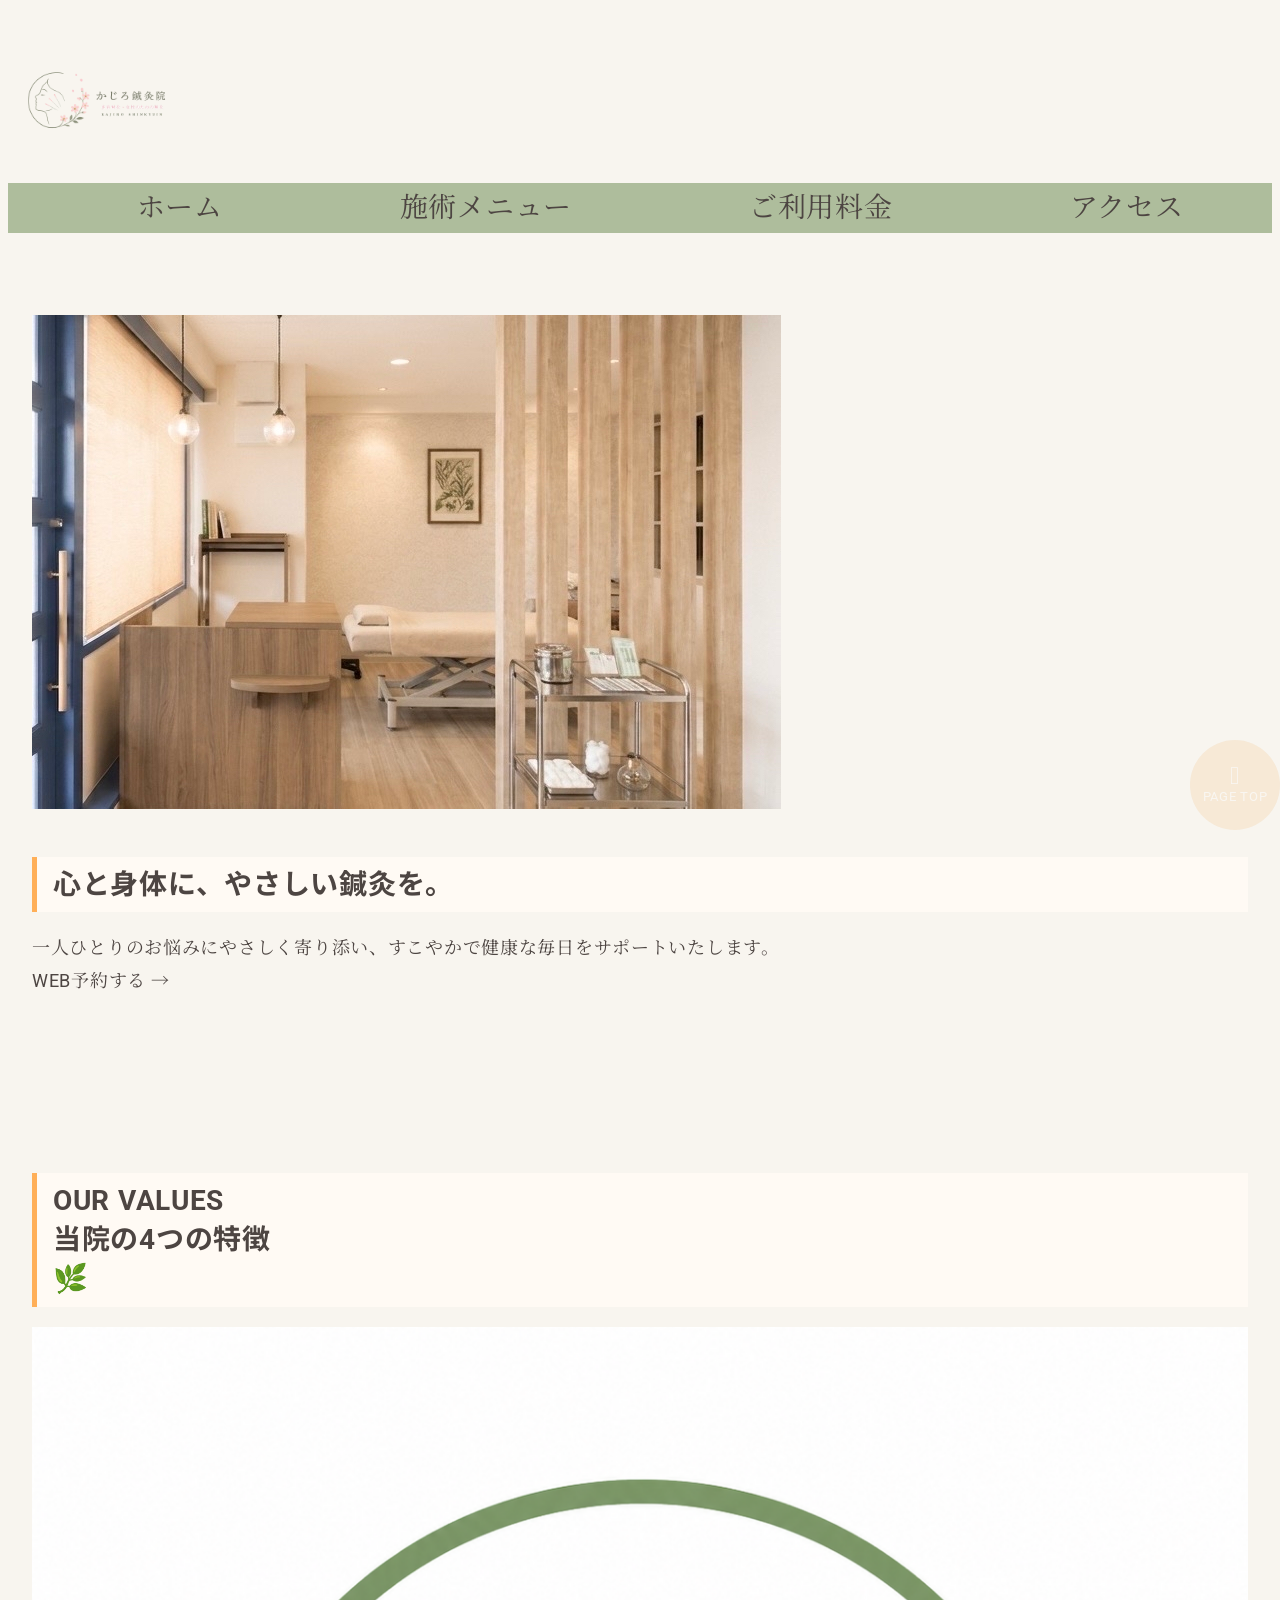
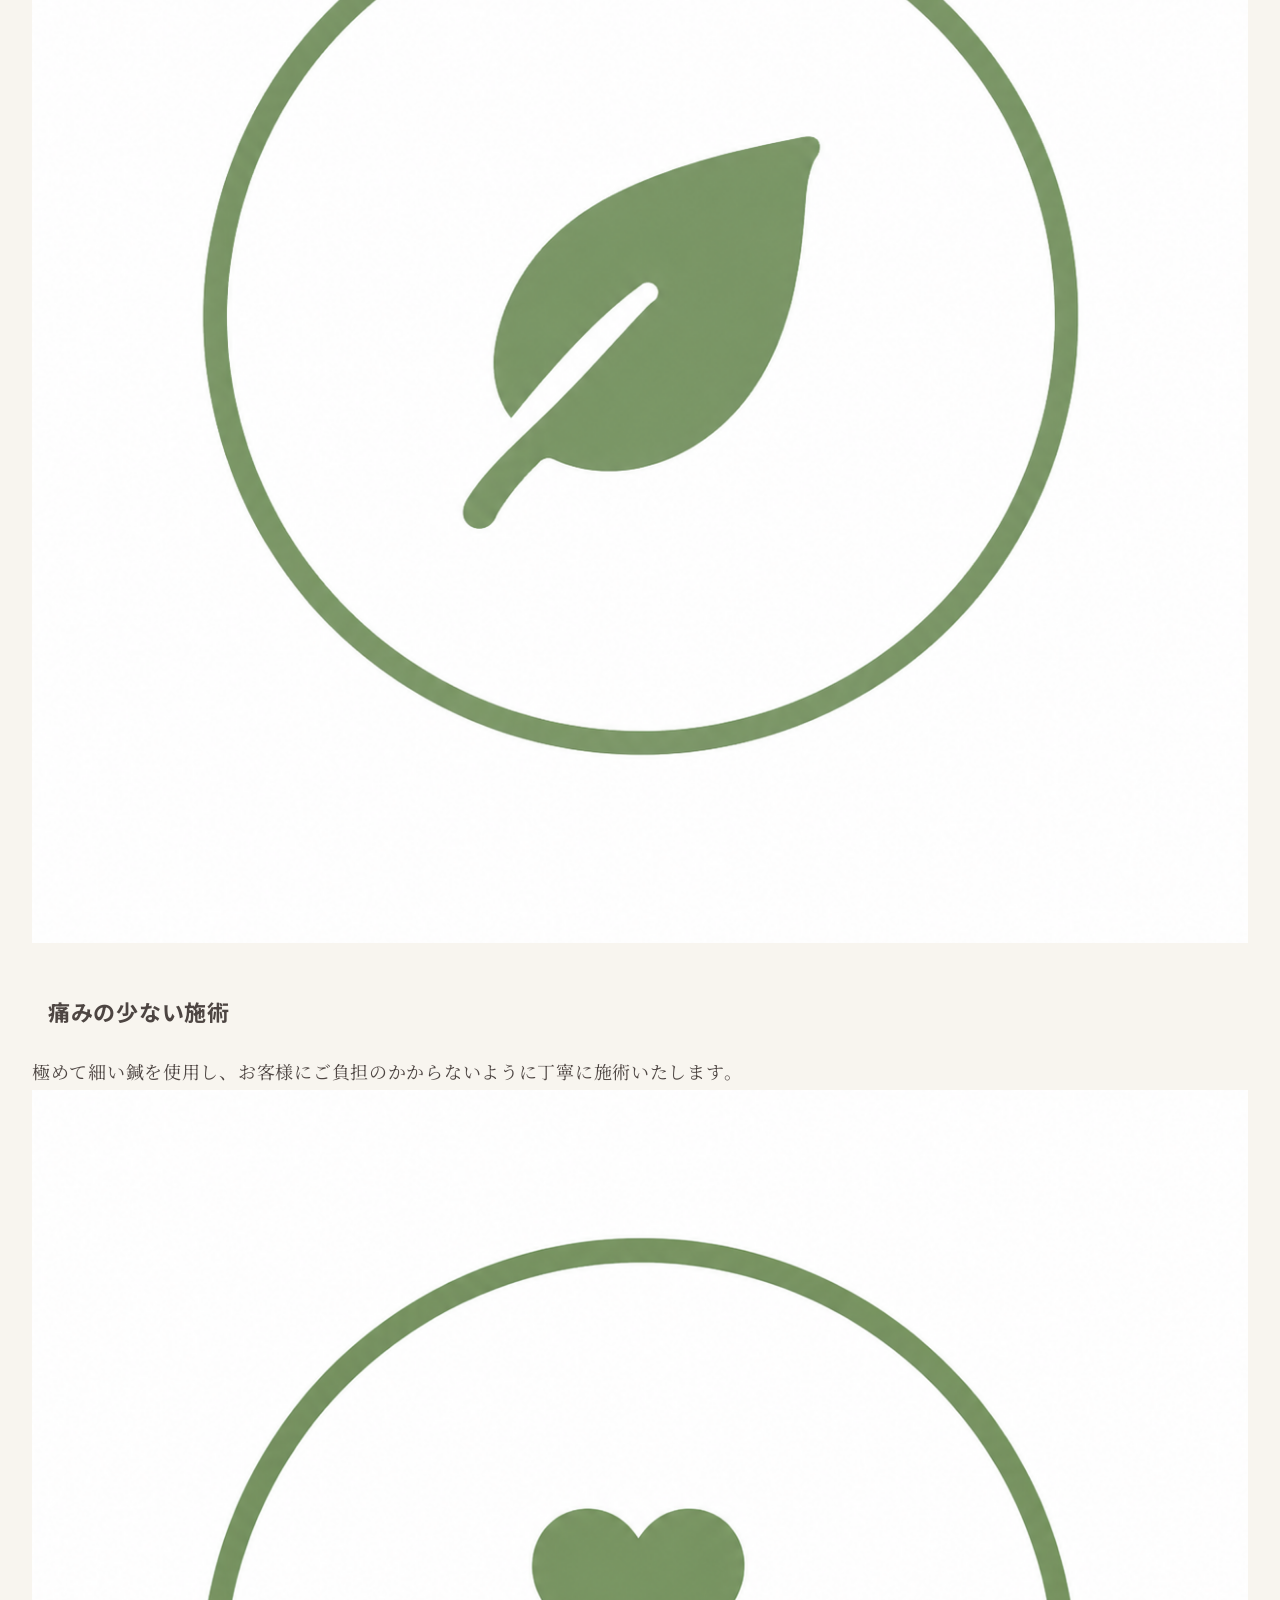
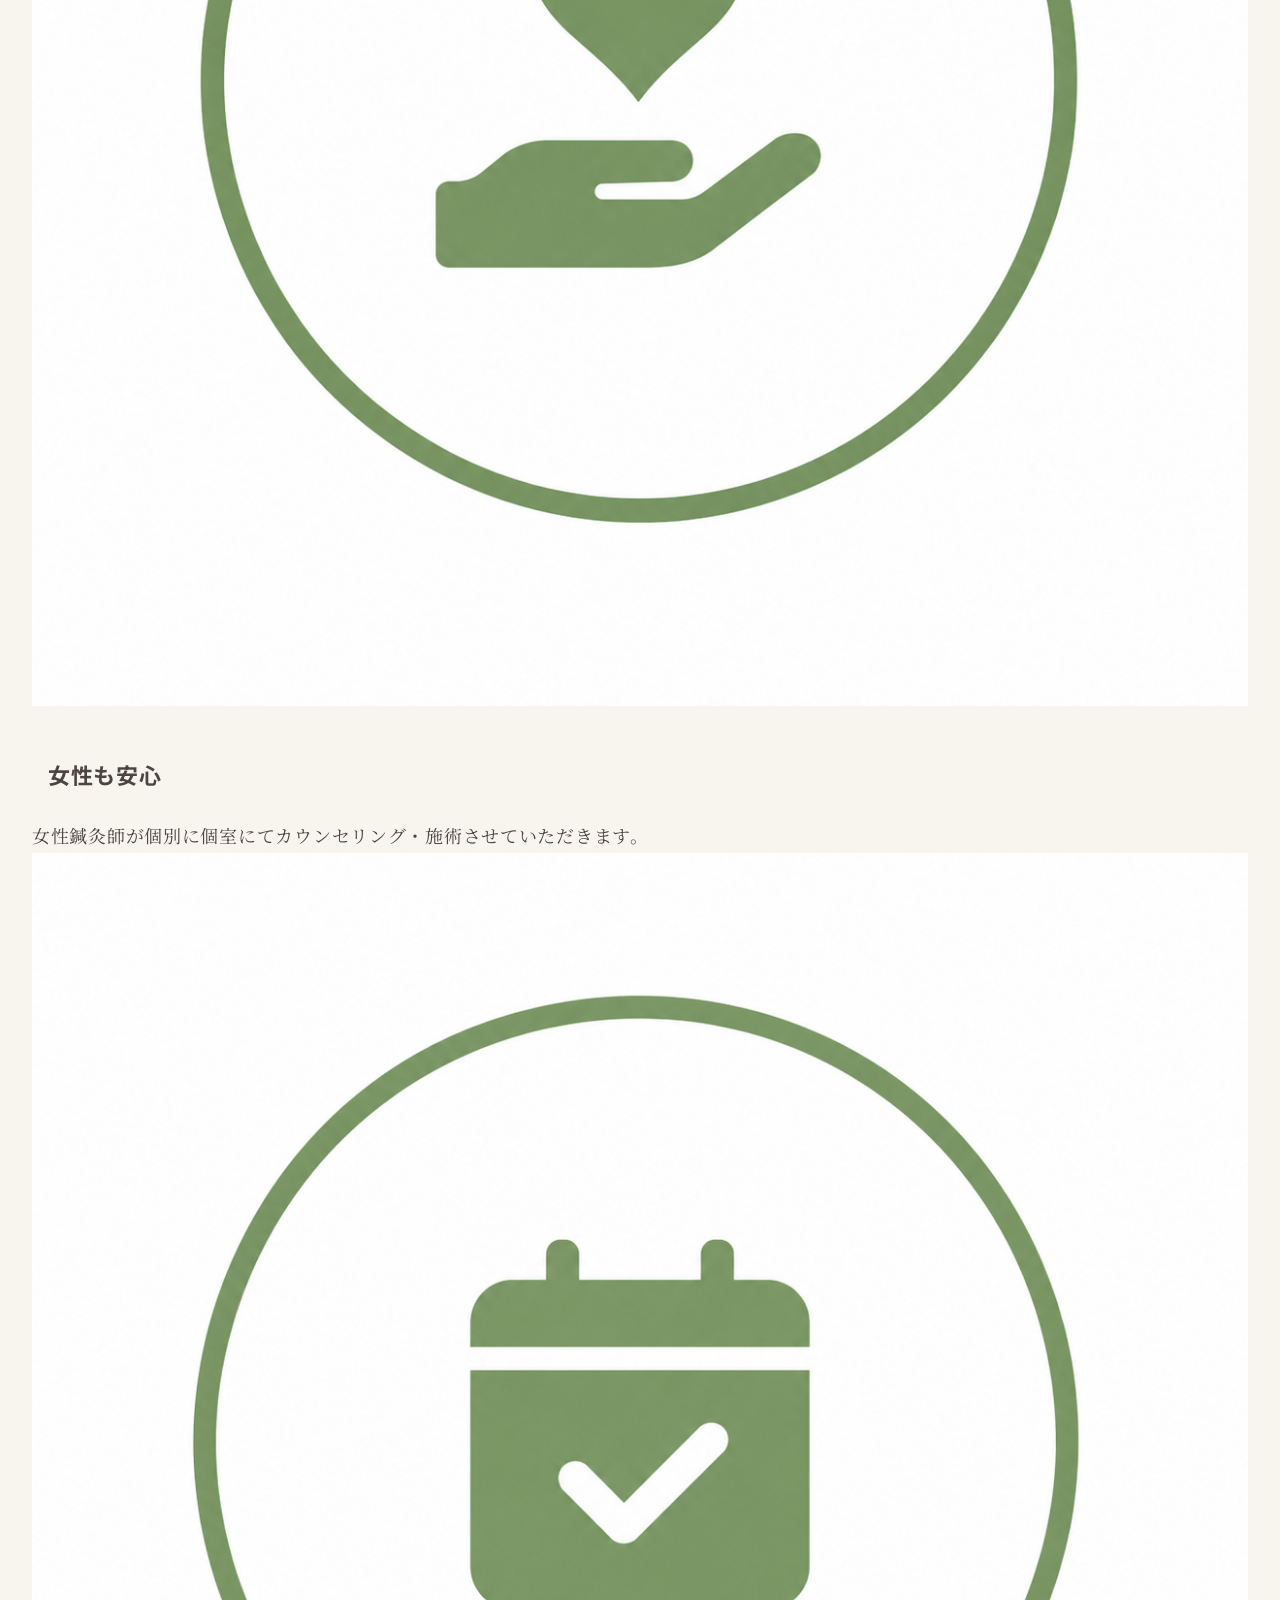
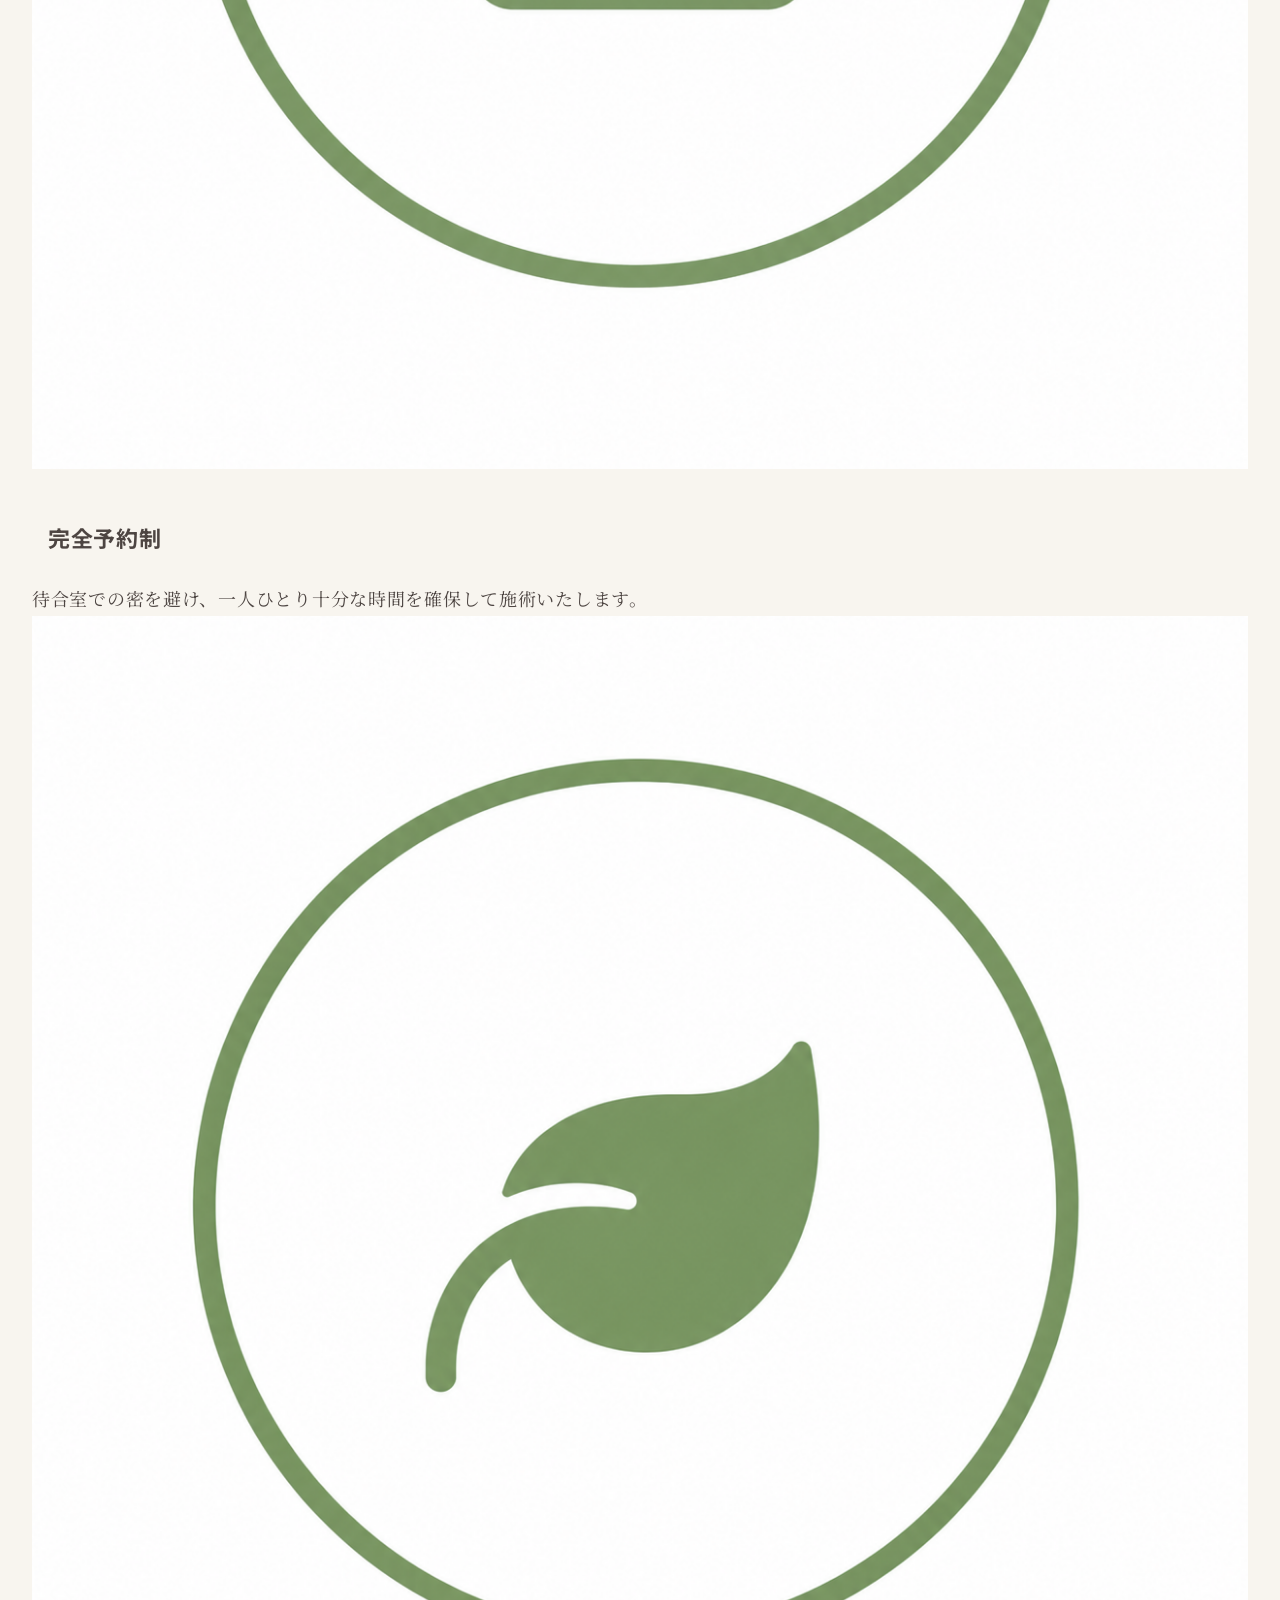
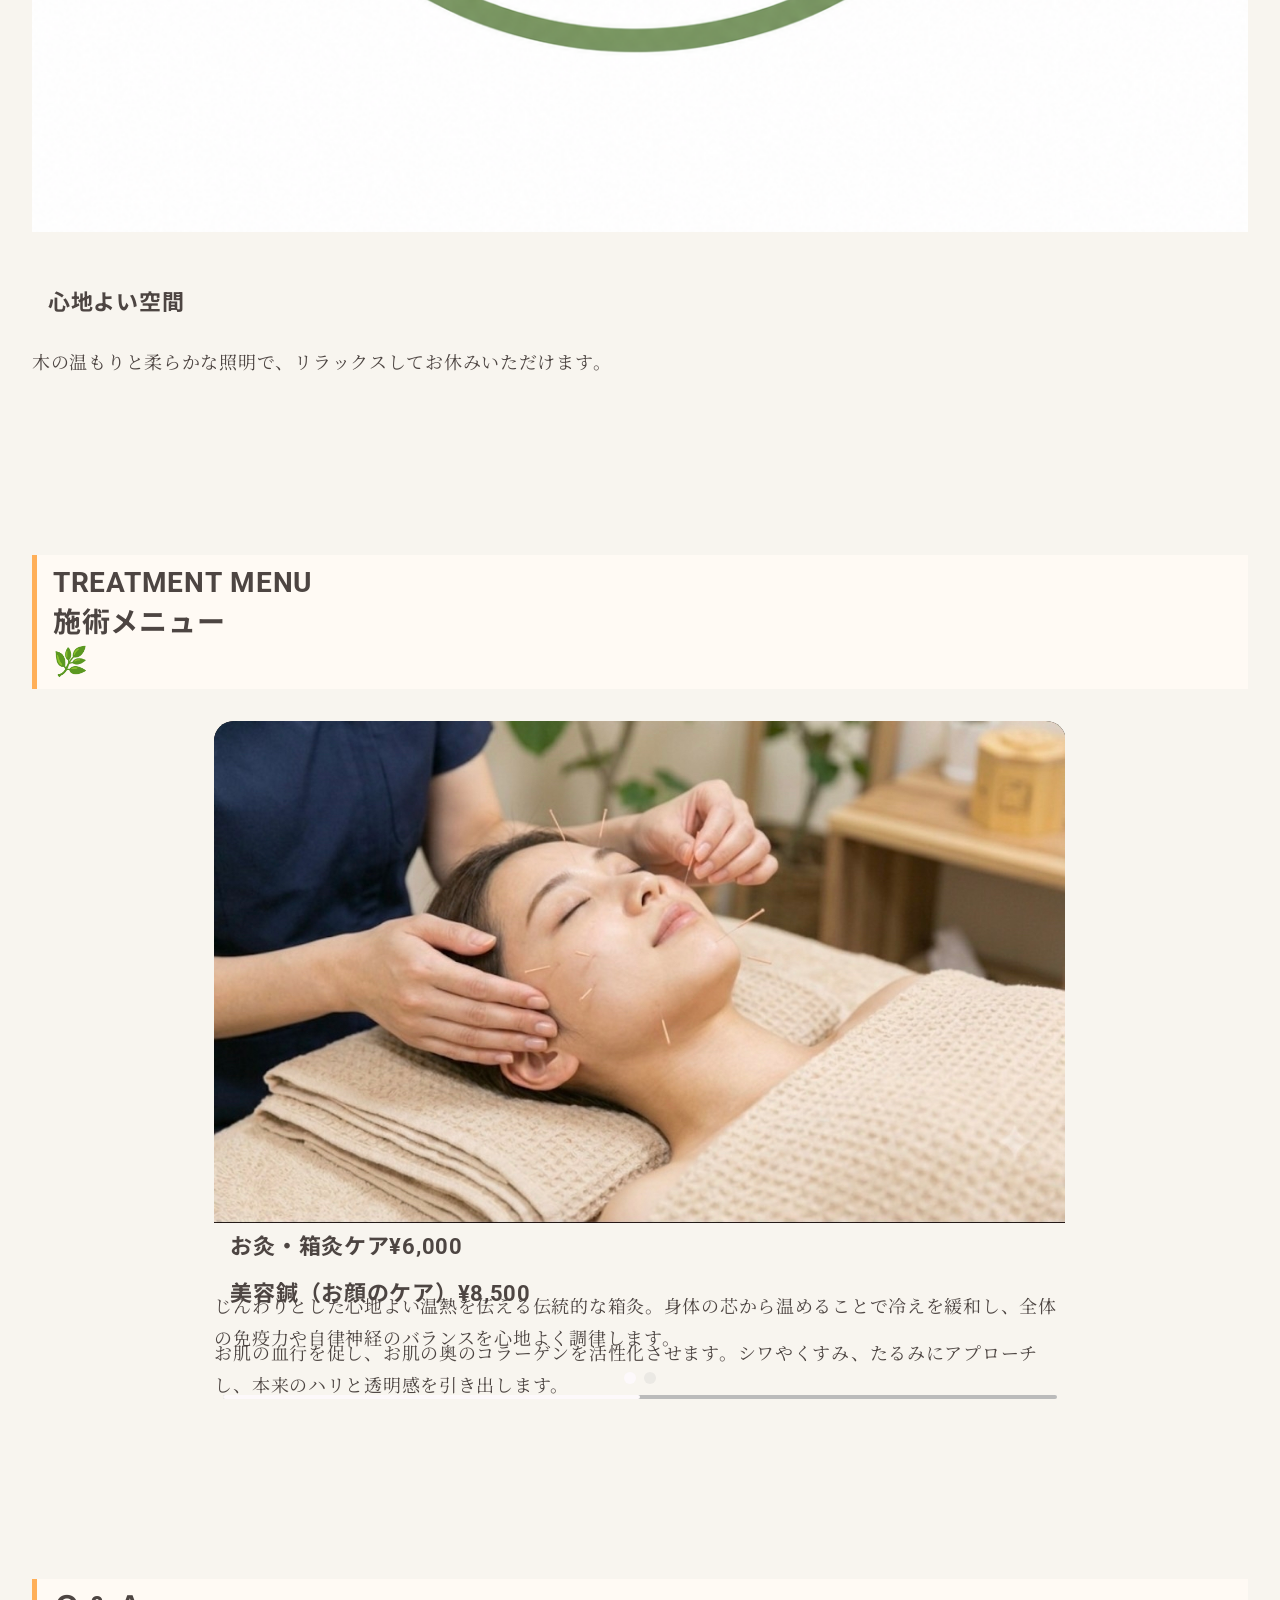
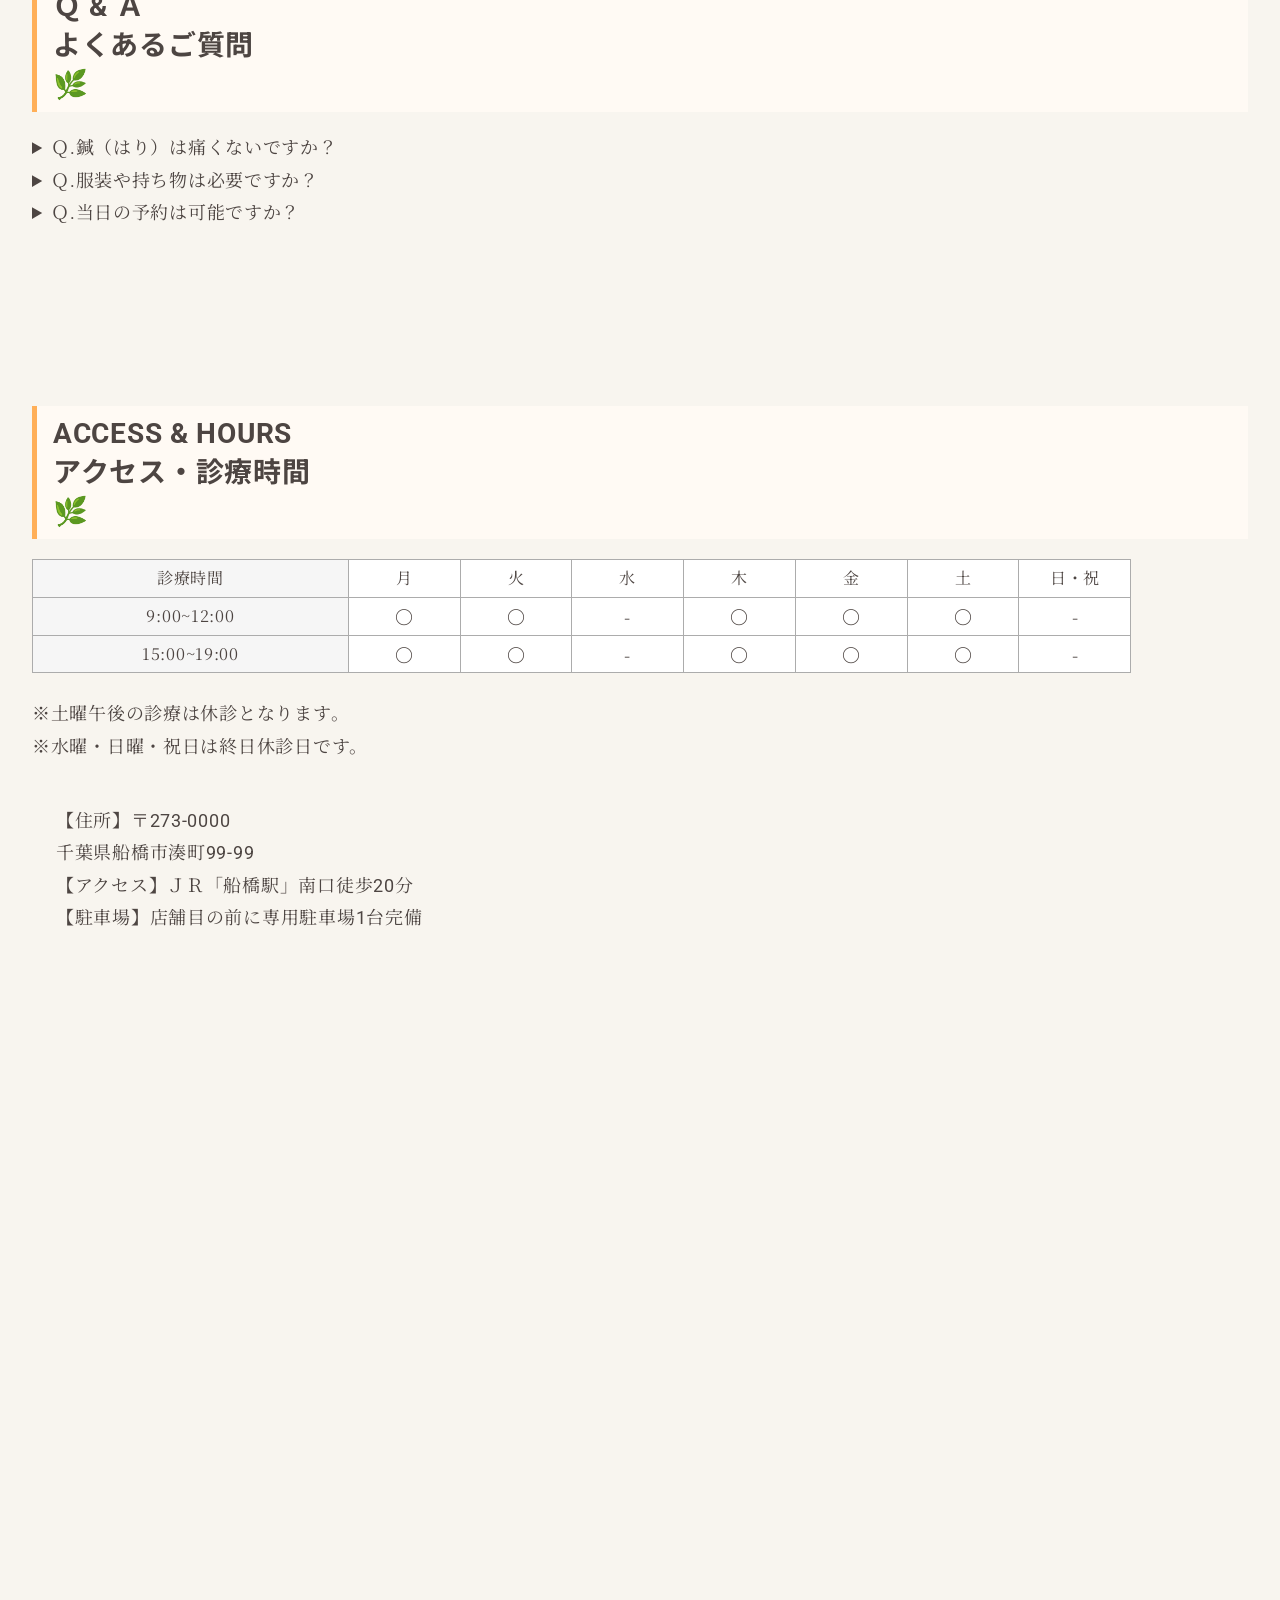
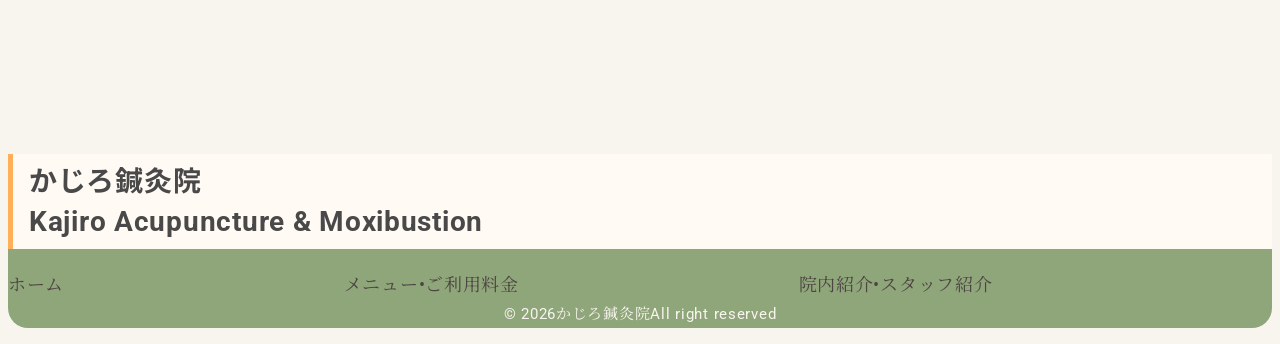
==== index.html @ 78d3400a "ロゴ追加 ハンバーガーメニュー変更前" ====
<!doctype html>
<html lang="ja">
    <head>
        <meta charset="UTF-8" />
        <!-- スマートフォンやタブレットなどのモバイル端末での表示を最適化するための設定 -->
        <meta name="viewport" content="width=device-width, initial-scale=1.0" />
        <!-- 文字化け防止 -->
        <meta name="description" content="千葉県船橋市にあるかじろ鍼灸院" />
        <!-- グーグルフォントNoto Serif Japanese   とNoto Sans JapaneseとRobotoの全3種類、   font-weight400;700のみ取り込み（軽量化） -->
        <link rel="preconnect" href="https://fonts.googleapis.com" />
        <link rel="preconnect" href="https://fonts.gstatic.com" crossorigin />
        <link
            href="https://fonts.googleapis.com/css2?family=Noto+Sans+JP:wght@400;700&family=Noto+Serif+JP:wght@400;700&family=Roboto:wght@400;700&display=swap"
            rel="stylesheet"
        />
        <link
            rel="stylesheet"
            href="https://fonts.googleapis.com/css2?family=Material+Symbols+Outlined:opsz,wght,FILL,GRAD@24,400,0,0&icon_names=contact_page,pet_supplies,pets"
        />
        <!-- Swiper 公式CSS　コピペして使う -->
        <link
            rel="stylesheet"
            href="https://cdn.jsdelivr.net/npm/swiper@10/swiper-bundle.min.css"
        />
        <!-- Swiper 公式JS　コピペして使う -->
        <script src="https://cdn.jsdelivr.net/npm/swiper@10/swiper-bundle.min.js"></script>
        <!-- リセットＣＳＳ -->
        <link rel="stylesheet" href="./css/reset.css" />
        <!-- ＣＳＳスタイルシート読み込み -->
        <link rel="stylesheet" href="./css/style.css" />
        <!-- ファビコン設置 -->
        <link rel="icon" href="./images/favicon.png" type="image/png"" type="image/png" />
        <!-- スクロールふわっとjQuery -->
        <script src="https://ajax.googleapis.com/ajax/libs/jquery/3.3.1/jquery.min.js"></script>

        <!-- タブに表示される -->
        <title>かじろ鍼灸院｜心と身体にやさしい鍼灸を。</title>
    </head>

    <body>
        <div class="wrapper" id="top">
            <header class="header">
                        <h1 class="logo">
                            <a href="#top"
                                ><img src="./images/h1.png" alt="かじろ鍼灸院">
                            </a>
                        </h1>
                <!-- ハンバーガーメニュー ここから -->
                <div class="menu">
                    <!-- ハンバーガーボタン -->
                    <!-- 読み上げ機能のため、aria-labelを設定 -->
                    <input
                        type="checkbox"
                        id="menu-toggle"
                        aria-label="メニューを開く/閉じる"
                        hidden
                    />
                    <label class="menu__icon" for="menu-toggle">
                        <span class="menu__line"></span>
                        <span class="menu__line"></span>
                        <span class="menu__line"></span>
                    </label>
                    <!-- グローバルナビゲーション -->
                    <nav class="header-nav" role="navigation" aria-label="メインメニュー">
                        <ul class="header-nav__list" role="list">
                            <li class="header-nav__item">
                                <a href="#top" class="header-nav__item__link">ホーム</a>
                            </li>
                            <li class="header-nav__item">
                                <a href="#Menu" class="header-nav__item__link">施術メニュー</a>
                            </li>
                            <li class="header-nav__item">
                                <a href="#Price" class="header-nav__item__link">ご利用料金</a>
                            </li>
                            <li class="header-nav__item">
                                <a href="#Access" class="header-nav__item__link">アクセス</a>
                            </li>
                        </ul>
                    </nav>
                </div>
                <!-- ハンバーガーメニューここまで -->
            </header>
            <main>
                <section class="main__image">
                    <div class="main__content"><img class="main__image" src="./images/top.webp" alt="店内の写真イメージ" /></div>

                    <h2 class="section-title">心と身体に、やさしい鍼灸を。</h2>
                    <p>
                        一人ひとりのお悩みにやさしく寄り添い、すこやかで健康な毎日をサポートいたします。
                    </p>
                    <a href="#" class="reserve-btn"> WEB予約する → </a>
                </section>
                <section class="Features" id="Features">
                    <h2 class="section-title">
                        OUR&nbsp;VALUES<br />当院の4つの特徴<br />&#x1F33F;
                    </h2>
                    <div>
                        <img src="./images/icon1.png" alt="優しい施術のアイコン">
                        <h3>痛みの少ない施術</h3>
                        <p>
                            極めて細い鍼を使用し、お客様にご負担のかからないように丁寧に施術いたします。
                        </p>
                    </div>
                    <div>
                        <img src="./images/icon2.png" alt="女性にも嬉しいアイコン">
                        <h3>女性も安心</h3>
                        <p>女性鍼灸師が個別に個室にてカウンセリング・施術させていただきます。</p>
                    </div>
                    <div>
                        <img src="./images/icon3.png" alt="プライベート空間のアイコン">
                        <h3>完全予約制</h3>
                        <p>待合室での密を避け、一人ひとり十分な時間を確保して施術いたします。</p>
                    </div>
                    <div>
                        <img src="./images/icon4.png" alt="リラックス空間のアイコン">
                        <h3>心地よい空間</h3>
                        <p>木の温もりと柔らかな照明で、リラックスしてお休みいただけます。</p>
                    </div>
                </section>
                <section class="Menu" id="Menu">
                    <h2 class="section-title">
                        TREATMENT&nbsp;MENU<br />施術メニュー<br />&#x1F33F;
                    </h2>
                    <div class="container">
                        <div class="swiper">
                            <div class="swiper-wrapper">
                                <div class="swiper-slide">
                                    <img
                                        class="menu__img"
                                        src="./images/menu1.webp"
                                        alt="美容鍼施術の様子"
                                    />
                                    <h3>美容鍼（お顔のケア）&#x00A5;8,500</h3>
                                    <p>
                                        お肌の血行を促し、お肌の奥のコラーゲンを活性化させます。シワやくすみ、たるみにアプローチし、本来のハリと透明感を引き出します。
                                    </p>
                                </div>
                                <div class="swiper-slide">
                                    <img
                                        class="menu__img"
                                        src="./images/menu2.webp"
                                        alt="お灸の様子"
                                    />
                                    <h3>お灸・箱灸ケア&#x00A5;6,000</h3>
                                    <p>
                                        じんわりとした心地よい温熱を伝える伝統的な箱灸。身体の芯から温めることで冷えを緩和し、全体の免疫力や自律神経のバランスを心地よく調律します。
                                    </p>
                                </div>
                            </div>
                            <!-- ページネーションとスクロールバーを追加 -->
                            <div class="swiper-pagination"></div>
                            <div class="swiper-scrollbar"></div>
                        </div>
                    </div>
                </section>
                <section class="question" id="question">
                    <h2 class="section-title">
                        Ｑ&nbsp;&amp;&nbsp;Ａ<br />よくあるご質問<br />&#x1F33F;
                    </h2>
                    <details>
                        <summary>Ｑ.鍼（はり）は痛くないですか？</summary>
                        Ａ．当院で使用する鍼は、髪の毛ほどの極めて細い使い捨て（ディスポーザブル）の鍼です。刺激の感じ方には個人差がありますが、チクッとする痛みはほとんどなく、心地よさに眠ってしまう方も多くいらっしゃいます
                    </details>
                    <details>
                        <summary>Ｑ.服装や持ち物は必要ですか？</summary>
                        Ａ．お着替え用のガウン、または施術を受けやすい専用の衣服をご用意しております。特に持ち物などはございませんので、普段着でお気軽にお越しいただけます。
                    </details>

                    <details>
                        <summary>Ｑ.当日の予約は可能ですか？</summary>
                        Ａ．はい、空きがある場合は当日のご案内も可能ですが、完全予約制となっておりますので、ご来院いただく前に必ずお電話・ＬＩＮＥ・ＷＥＢ予約サイトより空き状況のご確認とご予約をお願いいたします。
                    </details>
                </section>
                <section class="access" id="access">
                    <h2 class="section-title">
                        ACCESS&nbsp;&amp;&nbsp;HOURS<br />アクセス・診療時間<br />&#x1F33F;
                    </h2>
                    <div class="open_time_table">
                        <div class="open_time">
                            <div class="time">診療時間</div>
                            <div class="box day">月</div>
                            <div class="box day">火</div>
                            <div class="box day">水</div>
                            <div class="box day">木</div>
                            <div class="box day">金</div>
                            <div class="box day">土</div>
                            <div class="box day">日・祝</div>
                        </div>
                        <div class="open_time">
                            <div class="time">9:00~12:00</div>
                            <div class="box">〇</div>
                            <div class="box">〇</div>
                            <div class="box">-</div>
                            <div class="box">〇</div>
                            <div class="box">〇</div>
                            <div class="box">〇</div>
                            <div class="box">-</div>
                        </div>
                        <div class="open_time open_time_last">
                            <div class="time">15:00~19:00</div>
                            <div class="box">〇</div>
                            <div class="box">〇</div>
                            <div class="box">-</div>
                            <div class="box">〇</div>
                            <div class="box">〇</div>
                            <div class="box">〇</div>
                            <div class="box">-</div>
                        </div>
                    </div>
                    <p>
                        ※土曜午後の診療は休診となります。<br />※水曜・日曜・祝日は終日休診日です。
                    </p>

                    <p class="Recommend__text">
                        【住所】&#12306;273-0000<br />
                        千葉県船橋市湊町99-99<br />
                        【アクセス】ＪＲ「船橋駅」南口徒歩20分<br />
                        【駐車場】店舗目の前に専用駐車場1台完備
                    </p>
                    <div class="googlemap">
                        <iframe
                            src="https://www.google.com/maps/embed?pb=!1m18!1m12!1m3!1d2917.8445289780034!2d141.389998276186!3d43.00260817114059!2m3!1f0!2f0!3f0!3m2!1i1024!2i768!4f13.1!3m3!1m2!1s0x5f0b2b8c71cfd993%3A0x42b8d37a3236ef55!2ssofacoffee%20wool!5e0!3m2!1sja!2sjp!4v1783060771562!5m2!1sja!2sjp"
                            width="600"
                            height="450"
                            style="border: 0"
                            allowfullscreen=""
                            loading="lazy"
                            referrerpolicy="strict-origin-when-cross-origin"
                        >
                        </iframe>
                    </div>
                </section>
            </main>
            <footer class="footer">
                <h2>かじろ鍼灸院<br />Kajiro&nbsp;Acupuncture&nbsp;&&nbsp;Moxibustion</h2>
                <nav class="footer-nav">
                    <ul class="footer-nav__list" role="list">
                        <li class="footer-nav__item">
                            <a href="#top" class="footer-nav__item__link">ホーム</a>
                        </li>
                        <li class="footer-nav__item">
                            <a href="#Menu" class="footer-nav__item__link"
                                >メニュー&bull;ご利用料金</a
                            >
                        </li>
                        <li class="footer-nav__item">
                            <a href="#Access" class="footer-nav__item__link"
                                >院内紹介&bull;スタッフ紹介</a
                            >
                        </li>
                    </ul>
                </nav>
                <small class="footer__copyright">&copy; 2026かじろ鍼灸院All right reserved</small>
            </footer>
            <div id="page_top"><a href="#"></a></div>
        </div>
        <!-- java scriptは閉じbodyの直上に記入すること -->
        <script src="js/tooltip.js"></script>
        <!-- ジャバスクリプトのオプションについて外部JSファイルに記述 -->
        <script src="./js/swiper.js"></script>
        <script src="./js/scrole.js"></script>
    </body>
</html>
---- css/style.css ----
@charset "UTF-8";

:root {
    /* 本文を明朝体に */
    --font-body: "Roboto", "Noto Serif JP", serif;
    /* タイトルをゴシック体に */
    --font-heading: "Roboto", "Noto Sans JP", sans-serif;

    /* 色設定 */
    --base-color: #f8f5ef;
    --surface-color: #ffffff;
    --main-color: #8fa67a;
    --main-dark: #7b9468;
    --accent-color: #a9be8f;
    --border-color: #e6e0d7;

    /* Textの色設定 */
    --text-color: #4d4542;
    --text-light: #7b726c;
}

/* 全体コンテナ設定 */
.wrapper {
    margin: 1rem;

    @media screen and (width >=768px) {
        /* marginで4か所の余白設定、margin-inlineで左右余白の設定、margin-blockで上下余白の設定が可能 */
        margin-inline: 1.5rem;
    }

    @media screen and (width >=1024px) {
        margin-inline: 2.5rem;
    }

    @media screen and (width >=1280px) {
        /* 1280px以上広がらない設定 */
        max-width: 1280px;
        /* margin-inlineをautoにすることで中央ぞろえ */
        margin-inline: auto;
    }
}

/* 文字設定 */
body {
    font-family: var(--font-body);
    font-weight: 400;
    color: var(--text-color);
    background-color: var(--base-color);
    font-size: 14px;
    line-height: 1.8;
    letter-spacing: 0.04em;

    @media screen and (width>=768px) {
        font-size: 16px;
    }

    @media screen and (width>=1024px) {
        font-size: 18px;
    }
}

.section-title {
    color: var(--text-color);
}

.button {
    background: var(--main-color);
    color: #fff;
}

.button:hover {
    background: var(--main-dark);
}

.card {
    background: var(--surface-color);
    border: 1px solid var(--border-color);
}

/* 共通設定 */
img {
    max-width: 100%;
    display: block;
}

a {
    color: var(--text-color);
    text-decoration: none;
    transition: 0.8s;
}
ul {
    list-style: none;
}
section {
    padding: 4rem 1.5rem;
}

/* 見出し（座布団）共通設定 */
:where(h1, h2, h3) {
    font-family: var(--font-heading);
    font-weight: 700;
    /* 文字周りの余白 */
    padding: 0.5rem;
    /* 左右にさらに1remパディング */
    padding-inline: 1rem;
}

/* 大見出し設定 */
h1 {
    font-size: 1.75rem;
    /* 28px */
    line-height: 1.2;
    margin-bottom: 0.75rem;

    @media screen and (width >=768px) {
        font-size: 2rem;
        /* 32px */
        margin-top: 2.5rem;
        margin-bottom: 1rem;
    }

    @media screen and (width>=1024px) {
        font-size: 2.25rem;
        /*36px*/
        margin-top: 3rem;
        margin-bottom: 1.25rem;
    }
}

/* 中見出し設定 */
h2 {
    font-size: 1.375rem;
    /* 22px */
    line-height: 1.4;
    margin-top: 2rem;
    margin-bottom: 0.75rem;
    /* 文字色 */
    color: #494949;
    /* 背景色 */
    background-color: #fffaf4;
    /* 左線（実線　太さ　色） */
    border-left: solid 5px #ffaf58;

    @media screen and (width >=768px) {
        font-size: 1.5rem;
        /* 24px */
        margin-top: 2.5rem;
        margin-bottom: 1rem;
    }

    @media screen and (width>=1024px) {
        font-size: 1.75rem;
        /*28px*/
        margin-top: 3rem;
        margin-bottom: 1.25rem;
    }
}

/* 小見出し設定 */
h3 {
    font-size: 1rem;
    /* 16px */
    line-height: 1.4;
    margin-top: 2rem;
    margin-bottom: 0.75rem;

    @media screen and (width >=768px) {
        font-size: 1.25rem;
        /* 20px */
        margin-top: 2.5rem;
        margin-bottom: 1rem;
    }

    @media screen and (width>=1024px) {
        font-size: 1.375rem;
        /*22px*/
        margin-top: 3rem;
        margin-bottom: 1.25rem;
    }
}

/* ヘッダー設定 */
.header {
    /* ハンバーガーメニューアイコン設定 */
    .menu__icon {
        width: 40px;
        height: 30px;
        position: fixed;
        /*　右上に固定 */
        top: 20px;
        right: 20px;
        cursor: pointer;
        z-index: 100;
        display: block;

        @media screen and (width >=768px) {
            display: none;
            /*　表示を消す */
        }
    }

    /* ハンバーガーメニューのライン線について */
    .menu__line {
        display: block;
        height: 4px;
        margin: 6px 0;
        background: #333;
        border-radius: 2px;
        transition: 0.4s;
    }

    /* 表示されるメニュー */
    .header-nav {
        position: fixed;
        top: 0;
        left: -100%;
        /* ← 初期位置を左へ */
        width: 100%;
        height: 100%;
        background: color-mix(in srgb, var(--main-color) 70%, transparent);
        box-shadow: 2px 0 8px rgba(0, 0, 0, 0.2);
        transition: left 0.6s ease;
        z-index: 10;

        @media screen and (width >=768px) {
            box-shadow: none;
            /*　影無 */
            position: static;

            /*　通常位置に表示 */
            .header-nav__list {
                display: flex;
                text-align: center;
            }
        }
    }

    /* h1見出し設定 */
    .logo {
        display: block;
        width: 180px;
    }
}

/* ナビげーションアイテム設定 */
.header-nav__item {
    @media screen and (width>=768px) {
        /* 横いっぱいに広がる */
        flex: 1 1 auto;
    }
}

/* ナビゲーションの各種リストを中央揃え */
.header-nav__item__link {
    font-size: 1.2rem;
    /* ホバーアニメーション */
    transition: color 0.3s;

    &:hover {
        color: #eef2f7;
    }

    @media screen and (width >=768px) {
        font-size: 1.75rem;
    }
}

/* ナビのアコーディオンの中の設定 */
.accordion__item {
    font-size: 1rem;
    margin: 0 auto;

    /* ホバーアニメーション */
    transition: color 0.3s;

    a:hover {
        color: #eef2f7;
    }

    @media screen and (width >=768px) {
        font-size: 1.5rem;
    }
}

/* ボタンを押したときの各種設定 */

/* アイコンの変形 */
#menu-toggle:checked + .menu__icon .menu__line:nth-child(1) {
    transform: translateY(10px) rotate(45deg);
    /*　45度回転 */
}

#menu-toggle:checked + .menu__icon .menu__line:nth-child(2) {
    opacity: 0;
    /*　透明にする */
}

#menu-toggle:checked + .menu__icon .menu__line:nth-child(3) {
    transform: translateY(-10px) rotate(-45deg);
    /*　―45度回転 */
}

/* ハンバーガーメニュークリック後のメニューの出現について */
#menu-toggle:checked ~ .header-nav {
    /* leftを0で通常位置へ移動。50％で半分表示される
  ～というのは離れた兄弟要素を指定するときに利用する */
    left: 0;
}

/* Safari 18.4未満対応 */
&::-webkit-details-marker {
    display: none;
}

/* アコーディオンアイコン*/
.accordion__summary {
    list-style: none;
    /* ▶を非表示 */
    cursor: pointer;
}

/* ヘッダーのツールチップ設定 */
.header__tooltip {
    position: absolute;
    width: max-content;
    inset: auto;
    font-size: 0.8rem;
    text-align: center;
    color: white;
    background-color: #20d84e;
    padding: 0.5rem;
    border-radius: 10px;
    top: anchor(bottom);
    justify-self: anchor-center;
    /* 左右中央揃え */
}

/* ツールチップに使うアンカーの設定 */
[popovertarget="nav-About"] {
    anchor-name: --nav-About;
}

[popovertarget="nav-MyPets"] {
    anchor-name: --nav-MyPets;
}

[popovertarget="nav-Contact"] {
    anchor-name: --nav-Contact;
}

/* ツールチップとアンカーの紐づけ */
#nav-About {
    position-anchor: --nav-About;
}

#nav-MyPets {
    position-anchor: --nav-MyPets;
}

#nav-Contact {
    position-anchor: --nav-Contact;
}

/* メインページ設定 */

.main__text {
    text-align: center;
}

/* カルーセルコンテナ（トップページの写真）設定 */
.container {
    margin-top: 2rem;
    margin-inline: auto;
    width: 80%;
    height: 80%;
    border-radius: 20px;

    /* タブレット以上 */
    @media screen and (width>=768px) {
        width: 70%;
        height: 70%;
        object-fit: cover;
    }
}

/* スライダー全体の設定 */
.swiper {
    width: 100%;
    height: 100%;
    border-radius: 20px;
}

/* 各スライドの設定 */
.swiper-slide {
    object-fit: cover;
}

/* ページネーションのサイズと色 */
.swiper-pagination-bullet {
    background-color: #bbb;
    height: 12px;
    width: 12px;
}

/* ページネーションがアクティブな時の色 */
.swiper-pagination-bullet-active {
    background-color: #fdf9fb;
}

/* スクロールバー */
.swiper-scrollbar {
    background-color: #bbb;
}

.swiper-scrollbar-drag {
    background-color: #fdf9fb;
}

.About__item {
    margin-bottom: 2rem;
}

.About__item dt {
    margin: 0;
    float: left;
    clear: left;
}

.About__item dd {
    padding: 0 0 0 80px;
}

.About__title__image {
    width: 50%;
    max-width: 300px;
    margin: auto;
}

.About__box {
    /* タブレット以上 */
    @media screen and (width>=768px) {
        display: flex;
    }
}

.MyPets__table {
    margin: auto;
    border: solid 1px #778ca3;
    border-collapse: collapse;
    font-size: 0.75rem;

    @media screen and (width>=768px) {
        font-size: 1rem;
    }
}

.MyPets__table__thead th {
    border: solid 1px #778ca3;
    border-collapse: collapse;
    padding: 8px;
    /* 一行でも両端揃え */
    text-align-last: justify;
}

.MyPets__table__tbody td {
    border: solid 1px #778ca3;
    border-collapse: collapse;
    padding: 4px;
    text-align: center;
}

.MyPets__table__tbody tr:nth-child(2n) {
    background: #f2d4ea;
}

.MyPets__table__tbody tr:nth-child(2n + 1) {
    background: #d9e4e9;
}

.MyPets__table__thead tr {
    background: #dccee4;
}

.MyPets__table__caption {
    margin-bottom: 0.25rem;
    font-size: 1.5rem;
    font-weight: 800;
    color: var(--accent-color);
}

.MyPets__box {
    /* タブレット以上 */
    @media screen and (width>=768px) {
        display: flex;
    }
}

.MyPets__item {
    display: block;
    margin: 1.5rem auto;

    @media screen and (width>=768px) {
        flex: 1 1 auto;
        width: 30%;
        padding: 1rem;
    }
}

.MyPets-bongo__box {
    /* タブレット以上 */
    @media screen and (width>=768px) {
        display: grid;
        grid-template-columns: 1fr 1fr;
        grid-template-rows: 1fr 1fr;
    }
}

.MyPets-bongo__item {
    display: block;
    margin: 1rem auto;
    padding-bottom: 2rem;
    width: 80%;
}

.MyPets-bongo__title__image1 {
    @media screen and (width>=768px) {
        grid-column: 1/2;
        grid-row: 1/3;
    }
}

.MyPets-bongo__title__image2 {
    @media screen and (width>=768px) {
        grid-column: 2/3;
        grid-row: 1/2;
    }
}

.MyPets-bongo__title__image3 {
    @media screen and (width>=768px) {
        grid-column: 2/3;
        grid-row: 2/3;
    }
}

.MyPets__title__textbox {
    margin: 0 auto;
}

.MyPets__title__textbox td {
    border-bottom: solid 3px #8ec6ff;
    border-collapse: collapse;
    padding: 1px;
    text-align: center;
}

.Contact__link {
    padding: 0.5rem;
    margin: 0.5rem 0;
}

/* フッター設定 */
.footer {
    background-color: var(--main-color);
    border-radius: 20px;
    color: var(--base-color);
}

.footer-nav__list {
    display: flex;
    padding: 0;
    margin: 0;
}

.footer-nav__item {
    flex: 1 1 auto;
}

.footer-nav__item__link {
    text-align: center;
}

.footer__copyright {
    /* smallタグはインライン要素 */
    display: block;
    text-align: center;
}

/* Recommendページについて */
.Recommend__text {
    padding: 1.5rem;
}

/* 画像ギャラリー設定 */
.gallery {
    margin: 1.5rem 0;

    /* タブレット以上 */
    @media screen and (width>=768px) {
        display: grid;
        grid-template-columns: 1fr 1fr;
        grid-template-rows: 1fr 1fr;
        gap: 1rem;
    }
}

.gallery__image {
    /* 画像をきれいに表示するｃｓｓ */
    width: 100%;
    object-fit: cover;
    aspect-ratio: 16/9;
}

.gallery__figure {
    margin-inline: auto;
}

/* 画像と隠れているボタンのコンテナ */
.gallery__image-container {
    position: relative;

    /* 画像拡大ボタン */
    .gallery__button {
        font-size: 1.3rem;
        color: var(--text-color);
        display: none;
        width: 100%;
        text-align: center;
        position: absolute;
        bottom: 0;
    }

    &:hover .gallery__button {
        display: block;
        background-color: rgba(242, 238, 238, 0.5);
        height: 30%;
    }
}

.gallery__caption {
    text-align: center;
}

/* ポップアップの設定 */
.gallery-popup {
    width: 60%;
    margin: 2rem auto;
    border-radius: 10px;

    /* タブレット以上 */
    @media screen and (width>=768px) {
        img {
            width: 100%;
            object-fit: cover;
            aspect-ratio: 16/9;
        }
    }
}

.gallery-popup__text {
    margin-inline: 1.5rem;
    text-align: center;
}

[popover]::backdrop {
    background-color: rgba(0, 0, 0, 0.4);
    /* 半透明の黒 */
}

.open_time_table {
    display: block;
    border-collapse: collapse;
    /* overflow-x: scroll;で、
  スマホ画面幅に表が入りきらない場合は
  横スクロールしてくれます */
    margin-bottom: 25px;
}
.open_time {
    font-family: "Noto Serif JP", serif;
    display: flex;
    text-align: center;

    border-left: 1px solid #acacac;
    .time {
        height: 38px;
        background-color: #f6f6f6;
        max-width: 26%;
        width: 100%;
        line-height: 36px;
        font-size: 16px;
        @include mq(max-xxs) {
            max-width: 28%;
        }
        @include mq(max-xxxs) {
            font-size: 12px;
            max-width: 31%;
        }
    }
    .day {
        font-size: 16px;
        @include mq(max-xxxs) {
            font-size: 12px;
        }
    }
    .box {
        width: 100%;
        max-width: 9.2%;
        line-height: 36px;
        background: #ffffff;
        @include mq(max-xxs) {
            max-width: 9%;
        }
        @include mq(max-xxxs) {
            font-size: 10px;
            max-width: 8%;
        }
    }
    div {
        border-right: 1px solid #acacac;
        border-top: 1px solid #acacac;
    }
    &.open_time_last {
        div {
            border-bottom: 1px solid #acacac;
        }
    }
}

.googlemap {
    width: 100%;
    position: relative;
    padding-top: 56.25%;
}

.googlemap iframe {
    position: absolute;
    top: 0;
    left: 0;
    width: 100%;
    height: 100%;
}

.Recommend__text__link {
    display: inline;
    color: deeppink;
}

/* お問い合わせフォームについて */
.Contactform__title {
    text-align: center;
    color: #d4a017;
    margin-bottom: 10px;
}

.subtitle {
    text-align: center;
    color: #666;
    margin-bottom: 35px;
}

.form {
    display: flex;
    flex-direction: column;
    gap: 20px;
}

.form__label {
    font-weight: bold;
    color: #555;
    margin-bottom: 6px;
    display: block;
}

.form__input,
.form__textarea {
    width: 100%;
    padding: 14px;
    border: 2px solid #f6d365;
    border-radius: 10px;
    font-size: 16px;
    transition: 0.3s;
    outline: none;
}

input:focus,
textarea:focus {
    border-color: #f4b400;
    box-shadow: 0 0 10px rgba(244, 180, 0, 0.3);
}

.form__textarea {
    min-height: 160px;
    resize: vertical;
}

/* お問い合わせフォームのトーストについて */
#toast {
    font-size: 2rem;
    border-radius: 20px;
    padding: 1rem;
}

/* パンくずリストについて */
.breadcrumb__link {
    display: inline;
}

.breadcrumb li::after {
    content: ">";
    margin: 0 10px;
}

.breadcrumb li:last-child::after {
    content: none;
}

.breadcrumb {
    margin: 0;
    padding: 0;
    list-style-type: none;
    display: flex;
}

/* ページトップへ戻るボタン */

#page_top {
    width: 90px;
    height: 90px;
    position: fixed;
    right: 0;
    bottom: 70px;
    background: rgb(240, 173, 90);
    opacity: 0.6;
    border-radius: 50%;
}

#page_top a {
    position: relative;
    display: block;
    width: 90px;
    height: 90px;
    text-decoration: none;
}

#page_top a::before {
    font-family: "Font Awesome 5 Free";
    font-weight: 900;
    content: "\f102";
    font-size: 25px;
    color: #fff;
    position: absolute;
    width: 25px;
    height: 25px;
    top: -40px;
    bottom: 0;
    right: 0;
    left: 0;
    margin: auto;
    text-align: center;
}

#page_top a::after {
    content: "PAGE TOP";
    font-size: 13px;
    color: #fff;
    position: absolute;
    top: 45px;
    bottom: 0;
    right: 0;
    left: 0;
    margin: auto;
    text-align: center;
}

/* googleアイコンフォントのサイズ設定 */
.material-symbols-outlined {
    font-size: 1rem;
}
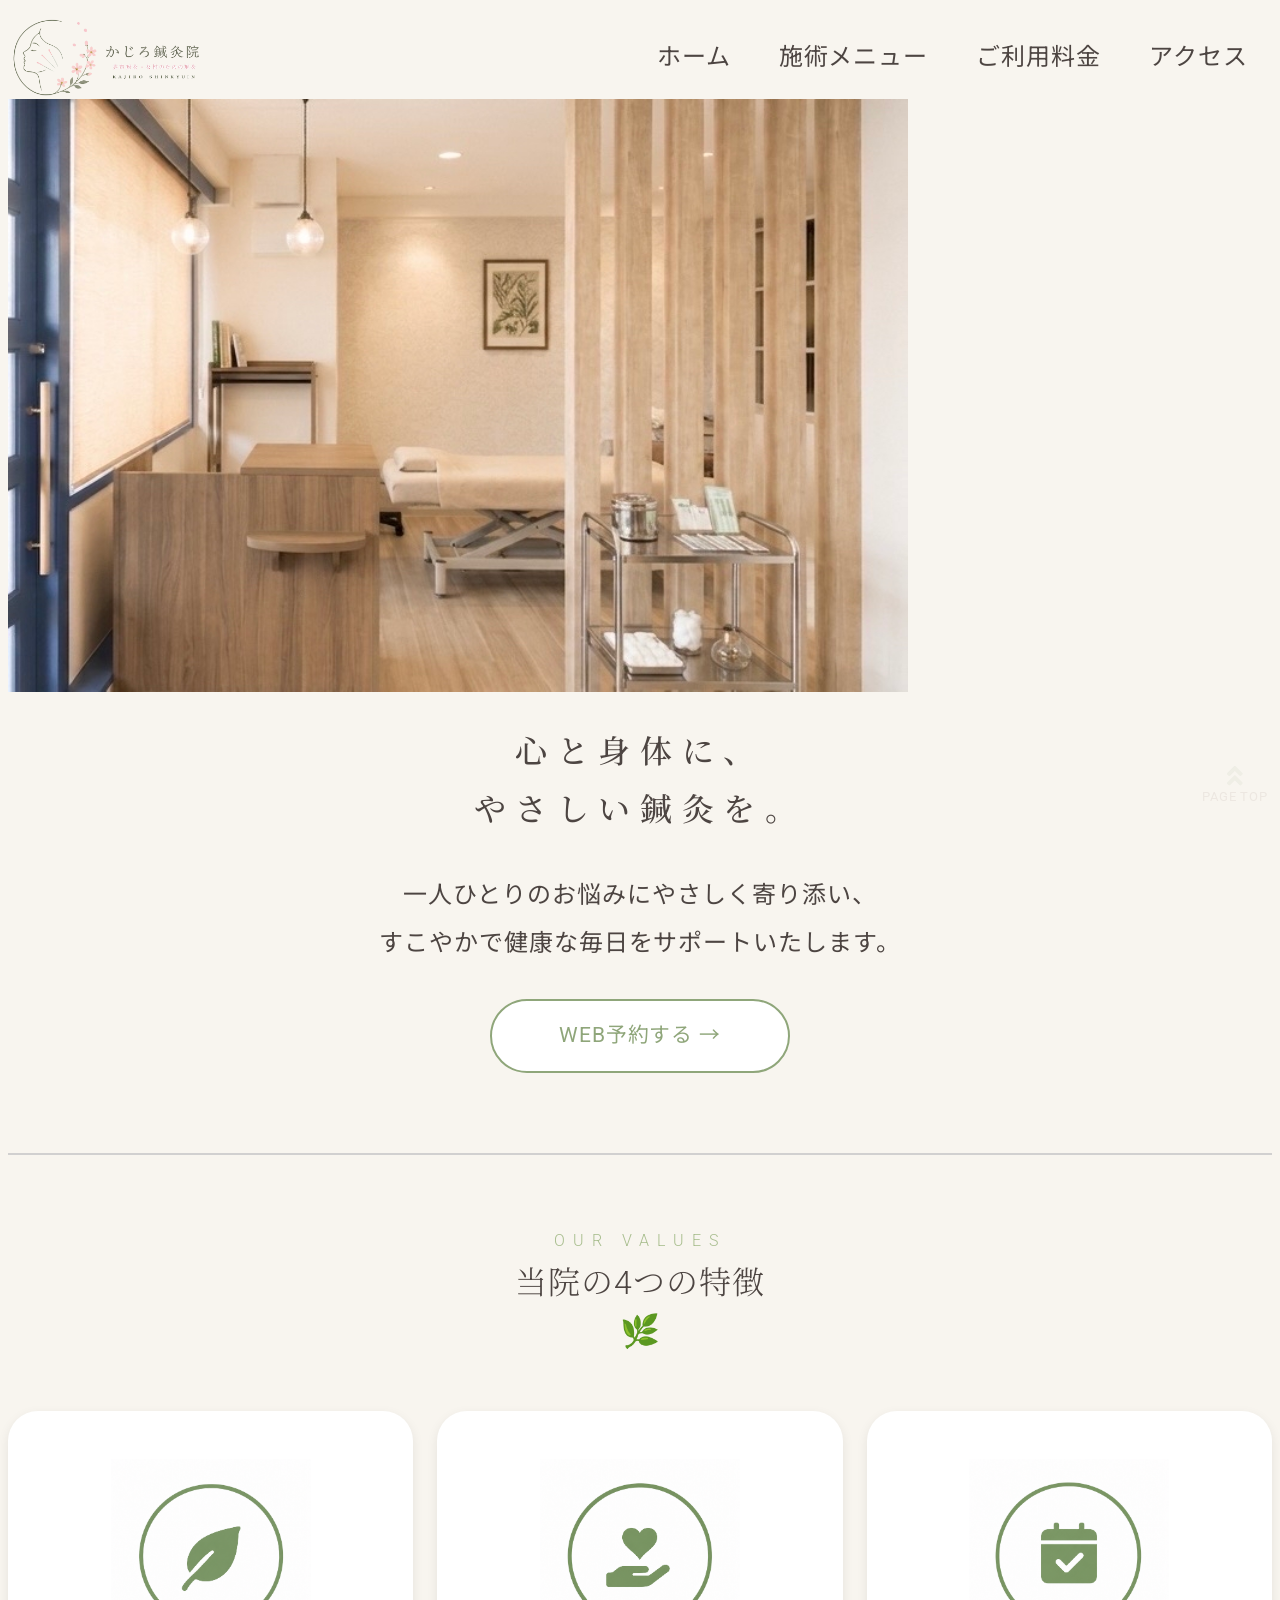
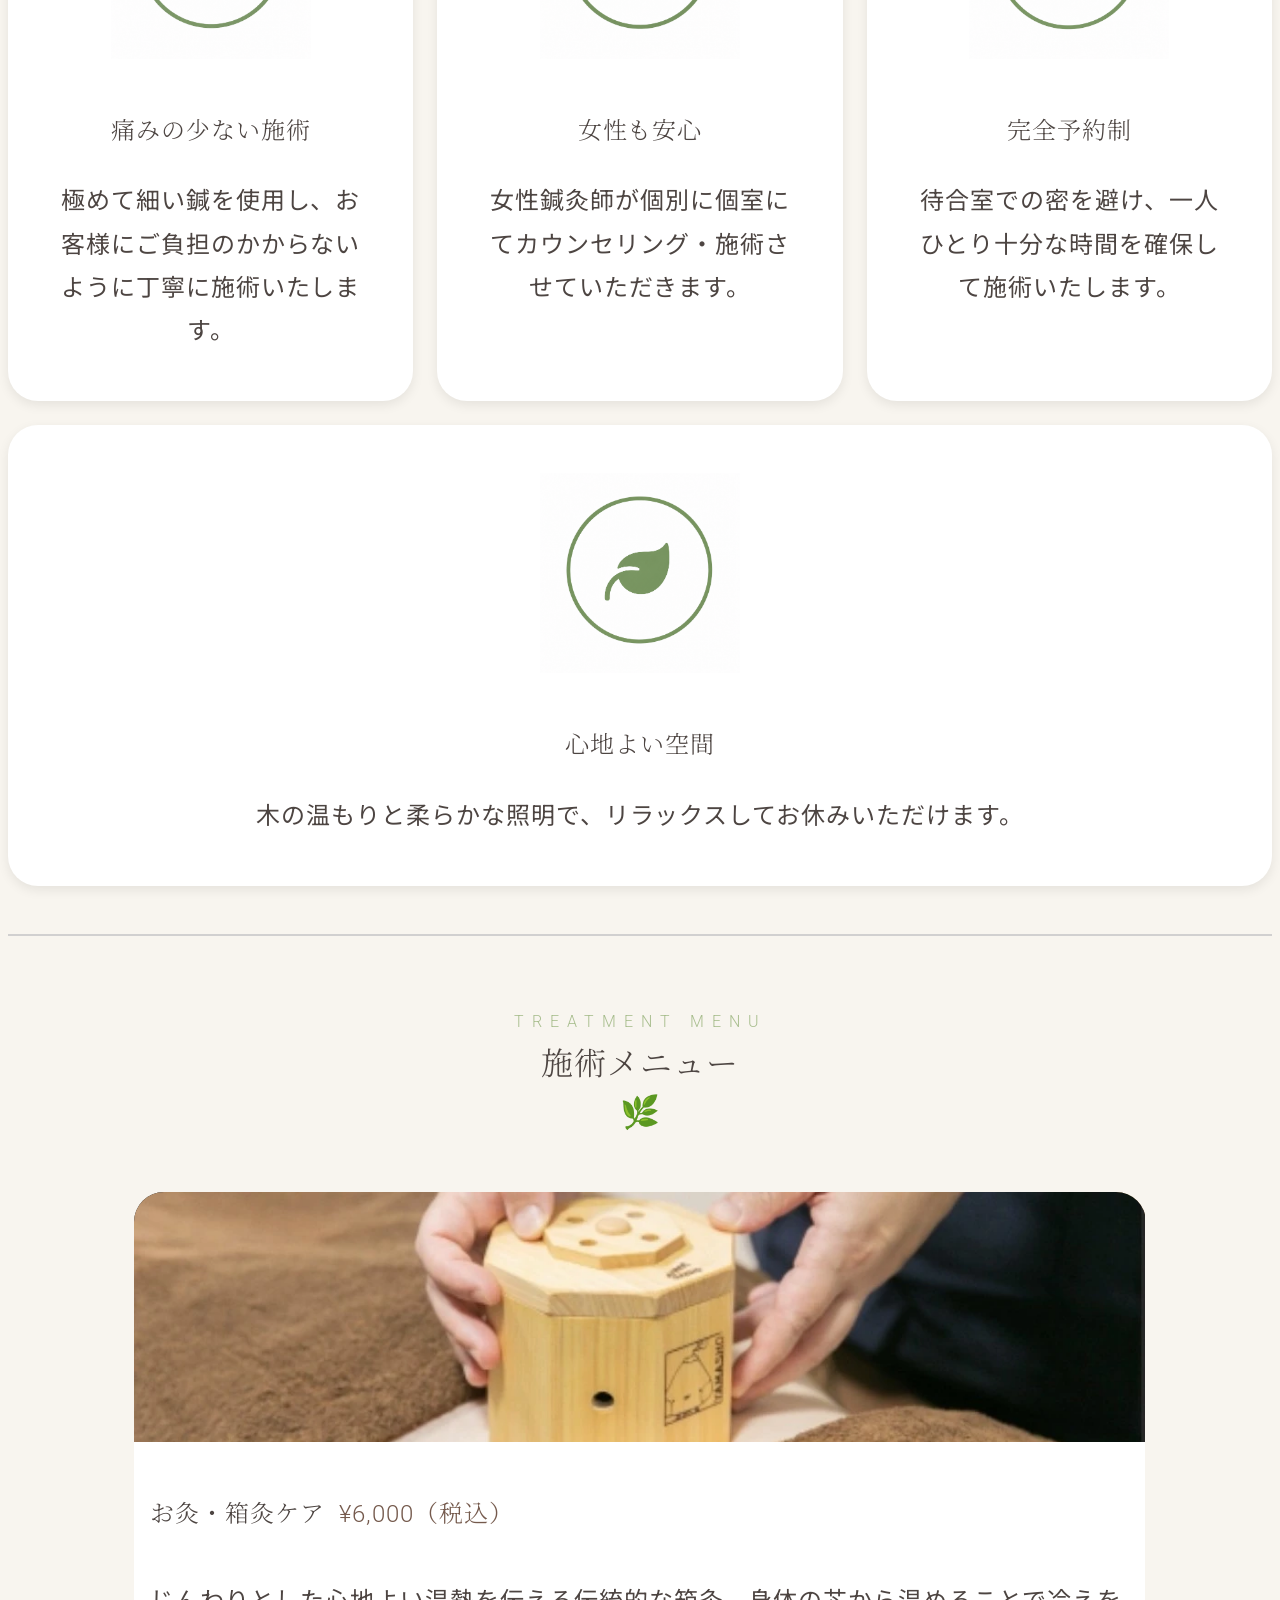
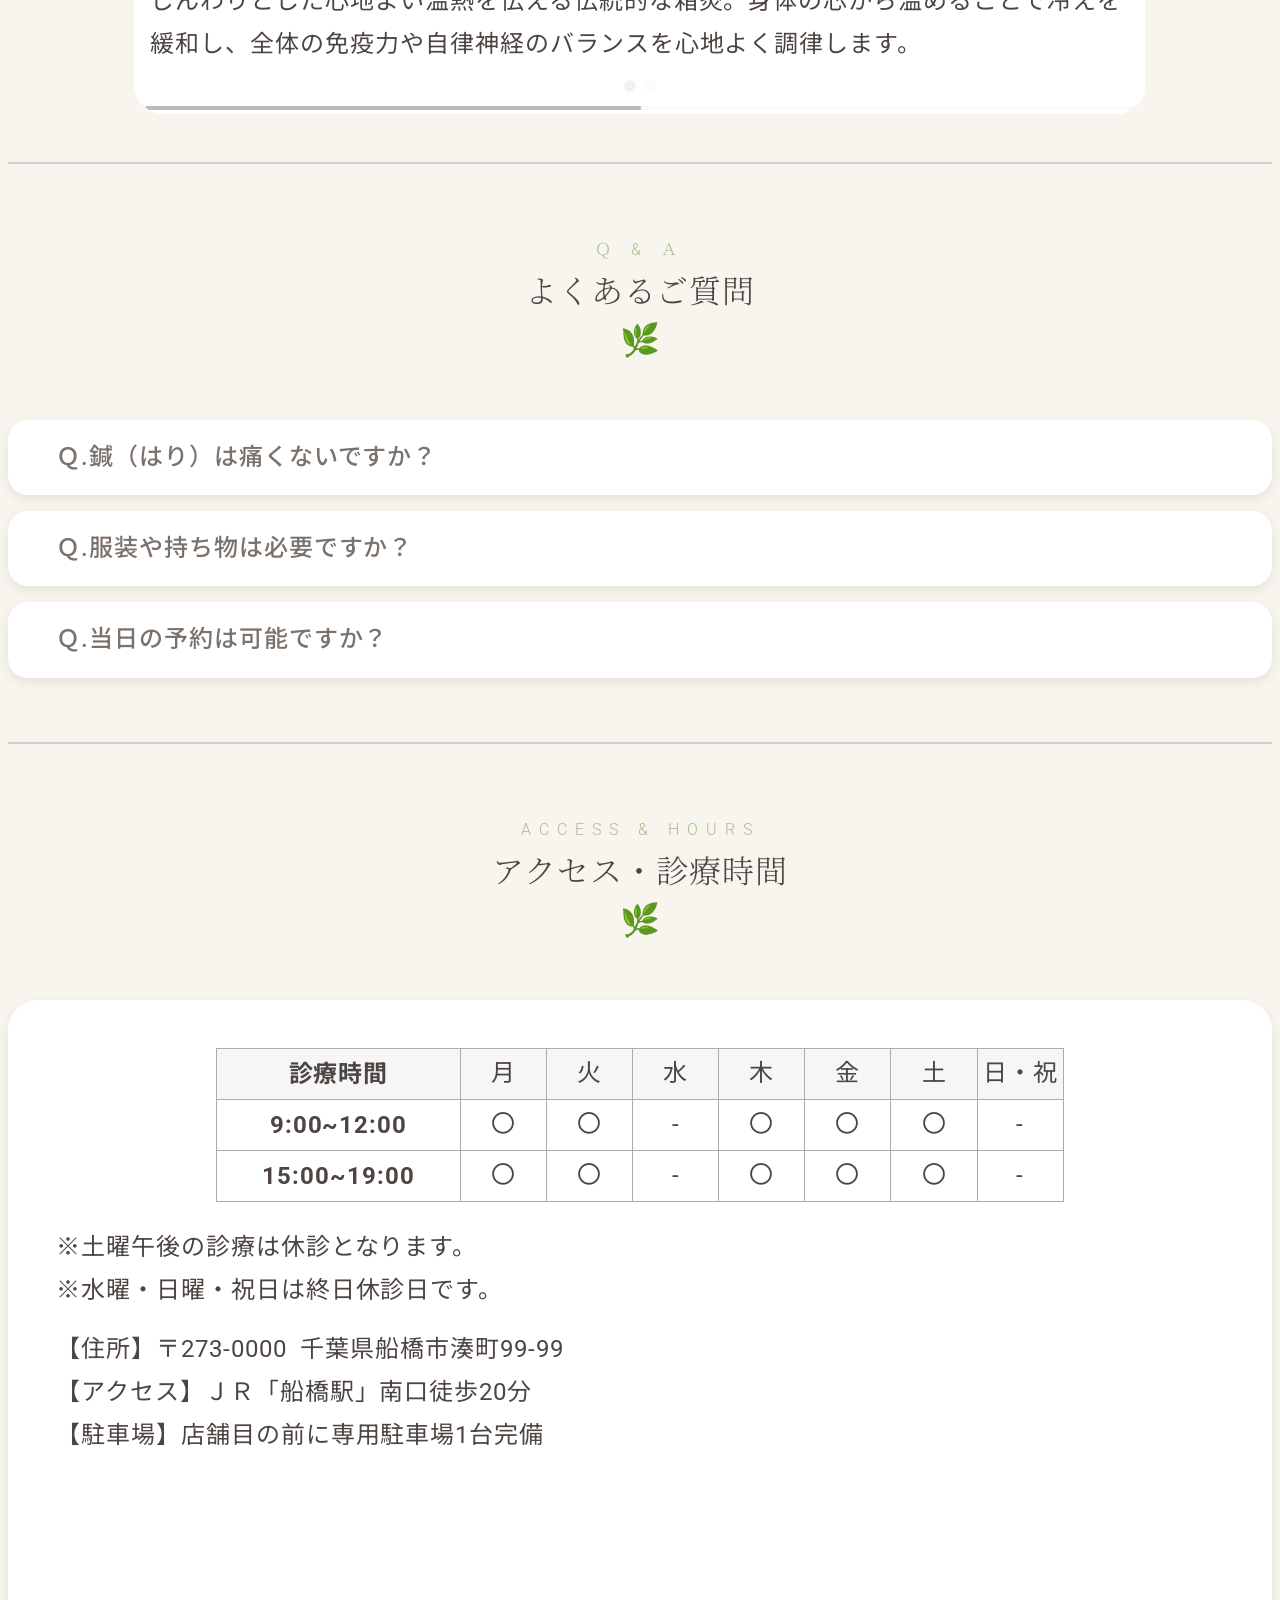
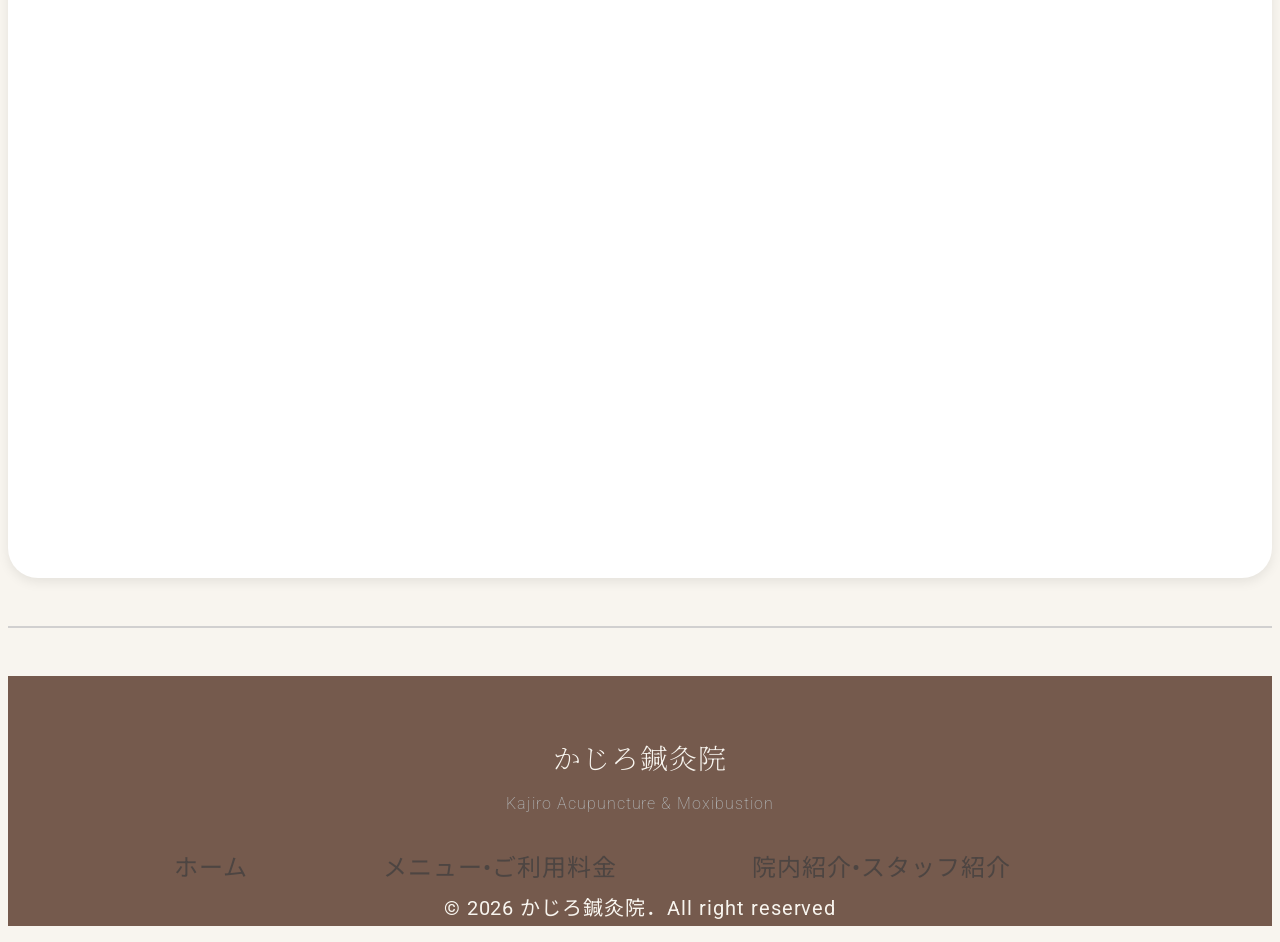
==== commit 86302099: "html css編集 アクセス・診療時間の編集" ====
--- a/index.html
+++ b/index.html
@@ -29,7 +29,10 @@
         <!-- ＣＳＳスタイルシート読み込み -->
         <link rel="stylesheet" href="./css/style.css" />
         <!-- ファビコン設置 -->
-        <link rel="icon" href="./images/favicon.png" type="image/png"" type="image/png" />
+        <link rel="icon" href="./images/favicon.png" type="image/png" />
+        <!-- アイコンフォントとしてFont Awesomeを使用トップページへ戻るボタン -->
+        <link rel="stylesheet" href="https://use.fontawesome.com/releases/v5.6.4/css/all.css" />
+
         <!-- スクロールふわっとjQuery -->
         <script src="https://ajax.googleapis.com/ajax/libs/jquery/3.3.1/jquery.min.js"></script>
 
@@ -40,11 +43,11 @@
     <body>
         <div class="wrapper" id="top">
             <header class="header">
-                        <h1 class="logo">
-                            <a href="#top"
-                                ><img src="./images/h1.png" alt="かじろ鍼灸院">
-                            </a>
-                        </h1>
+                <h1 class="header__logo">
+                    <a href="#top">
+                        <img src="./images/h1.png" alt="かじろ鍼灸院" />
+                    </a>
+                </h1>
                 <!-- ハンバーガーメニュー ここから -->
                 <div class="menu">
                     <!-- ハンバーガーボタン -->
@@ -64,16 +67,16 @@
                     <nav class="header-nav" role="navigation" aria-label="メインメニュー">
                         <ul class="header-nav__list" role="list">
                             <li class="header-nav__item">
-                                <a href="#top" class="header-nav__item__link">ホーム</a>
-                            </li>
-                            <li class="header-nav__item">
-                                <a href="#Menu" class="header-nav__item__link">施術メニュー</a>
-                            </li>
-                            <li class="header-nav__item">
-                                <a href="#Price" class="header-nav__item__link">ご利用料金</a>
-                            </li>
-                            <li class="header-nav__item">
-                                <a href="#Access" class="header-nav__item__link">アクセス</a>
+                                <a href="#top" class="header-nav__link">ホーム</a>
+                            </li>
+                            <li class="header-nav__item">
+                                <a href="#Menu" class="header-nav__link">施術メニュー</a>
+                            </li>
+                            <li class="header-nav__item">
+                                <a href="#Price" class="header-nav__link">ご利用料金</a>
+                            </li>
+                            <li class="header-nav__item">
+                                <a href="#Access" class="header-nav__link">アクセス</a>
                             </li>
                         </ul>
                     </nav>
@@ -81,45 +84,59 @@
                 <!-- ハンバーガーメニューここまで -->
             </header>
             <main>
-                <section class="main__image">
-                    <div class="main__content"><img class="main__image" src="./images/top.webp" alt="店内の写真イメージ" /></div>
-
-                    <h2 class="section-title">心と身体に、やさしい鍼灸を。</h2>
-                    <p>
-                        一人ひとりのお悩みにやさしく寄り添い、すこやかで健康な毎日をサポートいたします。
+                <section class="main-visual">
+                    <div class="main-visual__content">
+                        <img
+                            class="main-visual__img"
+                            src="./images/top.webp"
+                            alt="かじろ鍼灸院 待合・受付スペース"
+                        />
+                    </div>
+
+                    <h2 class="main-visual__title">心と身体に、<br />やさしい鍼灸を。</h2>
+                    <p class="main-visual__text">
+                        一人ひとりのお悩みにやさしく寄り添い、<br />すこやかで健康な毎日をサポートいたします。
                     </p>
-                    <a href="#" class="reserve-btn"> WEB予約する → </a>
-                </section>
-                <section class="Features" id="Features">
-                    <h2 class="section-title">
-                        OUR&nbsp;VALUES<br />当院の4つの特徴<br />&#x1F33F;
-                    </h2>
-                    <div>
-                        <img src="./images/icon1.png" alt="優しい施術のアイコン">
-                        <h3>痛みの少ない施術</h3>
-                        <p>
-                            極めて細い鍼を使用し、お客様にご負担のかからないように丁寧に施術いたします。
-                        </p>
-                    </div>
-                    <div>
-                        <img src="./images/icon2.png" alt="女性にも嬉しいアイコン">
-                        <h3>女性も安心</h3>
-                        <p>女性鍼灸師が個別に個室にてカウンセリング・施術させていただきます。</p>
-                    </div>
-                    <div>
-                        <img src="./images/icon3.png" alt="プライベート空間のアイコン">
-                        <h3>完全予約制</h3>
-                        <p>待合室での密を避け、一人ひとり十分な時間を確保して施術いたします。</p>
-                    </div>
-                    <div>
-                        <img src="./images/icon4.png" alt="リラックス空間のアイコン">
-                        <h3>心地よい空間</h3>
-                        <p>木の温もりと柔らかな照明で、リラックスしてお休みいただけます。</p>
-                    </div>
-                </section>
-                <section class="Menu" id="Menu">
-                    <h2 class="section-title">
-                        TREATMENT&nbsp;MENU<br />施術メニュー<br />&#x1F33F;
+                    <a href="#" class="main-visual__button"> WEB予約する → </a>
+                </section>
+                <section class="features" id="features">
+                    <h2 class="section-title">
+                        <span class="title-span">OUR&nbsp;VALUES</span
+                        ><br />当院の4つの特徴<br />&#x1F33F;
+                    </h2>
+                    <div class="features__container">
+                        <div class="features__card">
+                            <img src="./images/icon1.png" alt="優しい施術のアイコン" />
+                            <h3 class="features__title">痛みの少ない施術</h3>
+                            <p>
+                                極めて細い鍼を使用し、お客様にご負担のかからないように丁寧に施術いたします。
+                            </p>
+                        </div>
+                        <div class="features__card">
+                            <img src="./images/icon2.png" alt="女性にも嬉しいアイコン" />
+                            <h3 class="features__title">女性も安心</h3>
+                            <p>
+                                女性鍼灸師が個別に個室にてカウンセリング・施術させていただきます。
+                            </p>
+                        </div>
+                        <div class="features__card">
+                            <img src="./images/icon3.png" alt="プライベート空間のアイコン" />
+                            <h3 class="features__title">完全予約制</h3>
+                            <p>
+                                待合室での密を避け、一人ひとり十分な時間を確保して施術いたします。
+                            </p>
+                        </div>
+                        <div class="features__card">
+                            <img src="./images/icon4.png" alt="リラックス空間のアイコン" />
+                            <h3 class="features__title">心地よい空間</h3>
+                            <p>木の温もりと柔らかな照明で、リラックスしてお休みいただけます。</p>
+                        </div>
+                    </div>
+                </section>
+                <section class="menu-section" id="menu">
+                    <h2 class="section-title">
+                        <span class="title-span">TREATMENT&nbsp;MENU</span
+                        ><br />施術メニュー<br />&#x1F33F;
                     </h2>
                     <div class="container">
                         <div class="swiper">
@@ -130,8 +147,10 @@
                                         src="./images/menu1.webp"
                                         alt="美容鍼施術の様子"
                                     />
-                                    <h3>美容鍼（お顔のケア）&#x00A5;8,500</h3>
-                                    <p>
+                                    <h3 class="swiper__title">
+                                        美容鍼（お顔のケア）<span>&nbsp;&#x00A5;8,500（税込）</span>
+                                    </h3>
+                                    <p class="swiper__text">
                                         お肌の血行を促し、お肌の奥のコラーゲンを活性化させます。シワやくすみ、たるみにアプローチし、本来のハリと透明感を引き出します。
                                     </p>
                                 </div>
@@ -141,8 +160,10 @@
                                         src="./images/menu2.webp"
                                         alt="お灸の様子"
                                     />
-                                    <h3>お灸・箱灸ケア&#x00A5;6,000</h3>
-                                    <p>
+                                    <h3 class="swiper__title">
+                                        お灸・箱灸ケア<span>&nbsp;&nbsp;&#x00A5;6,000（税込）</span>
+                                    </h3>
+                                    <p class="swiper__text">
                                         じんわりとした心地よい温熱を伝える伝統的な箱灸。身体の芯から温めることで冷えを緩和し、全体の免疫力や自律神経のバランスを心地よく調律します。
                                     </p>
                                 </div>
@@ -155,102 +176,114 @@
                 </section>
                 <section class="question" id="question">
                     <h2 class="section-title">
-                        Ｑ&nbsp;&amp;&nbsp;Ａ<br />よくあるご質問<br />&#x1F33F;
-                    </h2>
-                    <details>
-                        <summary>Ｑ.鍼（はり）は痛くないですか？</summary>
-                        Ａ．当院で使用する鍼は、髪の毛ほどの極めて細い使い捨て（ディスポーザブル）の鍼です。刺激の感じ方には個人差がありますが、チクッとする痛みはほとんどなく、心地よさに眠ってしまう方も多くいらっしゃいます
+                        <span class="title-span">Ｑ&nbsp;&amp;&nbsp;Ａ</span
+                        ><br />よくあるご質問<br />&#x1F33F;
+                    </h2>
+                    <details class="accordion__details">
+                        <summary class="accordion__summary">
+                            Ｑ.鍼（はり）は痛くないですか？
+                        </summary>
+                        <div class="details_content">
+                            Ａ．当院で使用する鍼は、髪の毛ほどの極めて細い使い捨て（ディスポーザブル）の鍼です。刺激の感じ方には個人差がありますが、チクッとする痛みはほとんどなく、心地よさに眠ってしまう方も多くいらっしゃいます。
+                        </div>
                     </details>
-                    <details>
-                        <summary>Ｑ.服装や持ち物は必要ですか？</summary>
-                        Ａ．お着替え用のガウン、または施術を受けやすい専用の衣服をご用意しております。特に持ち物などはございませんので、普段着でお気軽にお越しいただけます。
+                    <details class="accordion__details">
+                        <summary class="accordion__summary">Ｑ.服装や持ち物は必要ですか？</summary>
+                        <div class="details_content">
+                            Ａ．お着替え用のガウン、または施術を受けやすい専用の衣服をご用意しております。特に持ち物などはございませんので、普段着でお気軽にお越しいただけます。
+                        </div>
                     </details>
 
-                    <details>
-                        <summary>Ｑ.当日の予約は可能ですか？</summary>
-                        Ａ．はい、空きがある場合は当日のご案内も可能ですが、完全予約制となっておりますので、ご来院いただく前に必ずお電話・ＬＩＮＥ・ＷＥＢ予約サイトより空き状況のご確認とご予約をお願いいたします。
+                    <details class="accordion__details">
+                        <summary class="accordion__summary">Ｑ.当日の予約は可能ですか？</summary>
+                        <div class="details_content">
+                            Ａ．はい、空きがある場合は当日のご案内も可能ですが、完全予約制となっておりますので、ご来院いただく前に必ずお電話・ＬＩＮＥ・ＷＥＢ予約サイトより空き状況のご確認とご予約をお願いいたします。
+                        </div>
                     </details>
                 </section>
+
                 <section class="access" id="access">
                     <h2 class="section-title">
-                        ACCESS&nbsp;&amp;&nbsp;HOURS<br />アクセス・診療時間<br />&#x1F33F;
-                    </h2>
-                    <div class="open_time_table">
-                        <div class="open_time">
-                            <div class="time">診療時間</div>
-                            <div class="box day">月</div>
-                            <div class="box day">火</div>
-                            <div class="box day">水</div>
-                            <div class="box day">木</div>
-                            <div class="box day">金</div>
-                            <div class="box day">土</div>
-                            <div class="box day">日・祝</div>
-                        </div>
-                        <div class="open_time">
-                            <div class="time">9:00~12:00</div>
-                            <div class="box">〇</div>
-                            <div class="box">〇</div>
-                            <div class="box">-</div>
-                            <div class="box">〇</div>
-                            <div class="box">〇</div>
-                            <div class="box">〇</div>
-                            <div class="box">-</div>
-                        </div>
-                        <div class="open_time open_time_last">
-                            <div class="time">15:00~19:00</div>
-                            <div class="box">〇</div>
-                            <div class="box">〇</div>
-                            <div class="box">-</div>
-                            <div class="box">〇</div>
-                            <div class="box">〇</div>
-                            <div class="box">〇</div>
-                            <div class="box">-</div>
-                        </div>
-                    </div>
-                    <p>
-                        ※土曜午後の診療は休診となります。<br />※水曜・日曜・祝日は終日休診日です。
-                    </p>
-
-                    <p class="Recommend__text">
-                        【住所】&#12306;273-0000<br />
-                        千葉県船橋市湊町99-99<br />
-                        【アクセス】ＪＲ「船橋駅」南口徒歩20分<br />
-                        【駐車場】店舗目の前に専用駐車場1台完備
-                    </p>
-                    <div class="googlemap">
-                        <iframe
-                            src="https://www.google.com/maps/embed?pb=!1m18!1m12!1m3!1d2917.8445289780034!2d141.389998276186!3d43.00260817114059!2m3!1f0!2f0!3f0!3m2!1i1024!2i768!4f13.1!3m3!1m2!1s0x5f0b2b8c71cfd993%3A0x42b8d37a3236ef55!2ssofacoffee%20wool!5e0!3m2!1sja!2sjp!4v1783060771562!5m2!1sja!2sjp"
-                            width="600"
-                            height="450"
-                            style="border: 0"
-                            allowfullscreen=""
-                            loading="lazy"
-                            referrerpolicy="strict-origin-when-cross-origin"
-                        >
-                        </iframe>
+                        <span class="title-span">ACCESS&nbsp;&amp;&nbsp;HOURS</span
+                        ><br />アクセス・診療時間<br />&#x1F33F;
+                    </h2>
+                    <div class="access__container">
+                        <table class="access__table">
+                            <tr class="access__row thead">
+                                <th class="access__time">診療時間</th>
+                                <td class="access__day">月</td>
+                                <td class="access__day">火</td>
+                                <td class="access__day">水</td>
+                                <td class="access__day">木</td>
+                                <td class="access__day">金</td>
+                                <td class="access__day">土</td>
+                                <td class="access__day">日・祝</td>
+                            </tr>
+                            <tr class="access__row">
+                                <th class="access__time">9:00~12:00</th>
+                                <td class="access__cell">〇</td>
+                                <td class="access__cell">〇</td>
+                                <td class="access__cell">-</td>
+                                <td class="access__cell">〇</td>
+                                <td class="access__cell">〇</td>
+                                <td class="access__cell">〇</td>
+                                <td class="access__cell">-</td>
+                            </tr>
+                            <tr class="access__row access__row_last">
+                                <th class="access__time">15:00~19:00</th>
+                                <td class="access__cell">〇</td>
+                                <td class="access__cell">〇</td>
+                                <td class="access__cell">-</td>
+                                <td class="access__cell">〇</td>
+                                <td class="access__cell">〇</td>
+                                <td class="access__cell">〇</td>
+                                <td class="access__cell">-</td>
+                            </tr>
+                        </table>
+                        <p>
+                            ※土曜午後の診療は休診となります。<br />※水曜・日曜・祝日は終日休診日です。
+                        </p>
+                        <p class="access__text">
+                            【住所】&#12306;273-0000&nbsp;
+                            千葉県船橋市湊町99-99<br/>
+                            【アクセス】ＪＲ「船橋駅」南口徒歩20分<br />
+                            【駐車場】店舗目の前に専用駐車場1台完備
+                        </p>
+                        <div class="access__map">
+                            <iframe
+                                src="https://www.google.com/maps/embed?pb=!1m18!1m12!1m3!1d2917.8445289780034!2d141.389998276186!3d43.00260817114059!2m3!1f0!2f0!3f0!3m2!1i1024!2i768!4f13.1!3m3!1m2!1s0x5f0b2b8c71cfd993%3A0x42b8d37a3236ef55!2ssofacoffee%20wool!5e0!3m2!1sja!2sjp!4v1783060771562!5m2!1sja!2sjp"
+                                width="600"
+                                height="450"
+                                style="border: 0"
+                                allowfullscreen=""
+                                loading="lazy"
+                                referrerpolicy="strict-origin-when-cross-origin"
+                            >
+                            </iframe>
+                        </div>
                     </div>
                 </section>
             </main>
             <footer class="footer">
-                <h2>かじろ鍼灸院<br />Kajiro&nbsp;Acupuncture&nbsp;&&nbsp;Moxibustion</h2>
+                <h2 class="footer__title">かじろ鍼灸院<br/><span>Kajiro&nbsp;Acupuncture&nbsp;&&nbsp;Moxibustion</span></h2>
                 <nav class="footer-nav">
                     <ul class="footer-nav__list" role="list">
                         <li class="footer-nav__item">
-                            <a href="#top" class="footer-nav__item__link">ホーム</a>
+                            <a href="#top" class="footer-nav__link">ホーム</a>
                         </li>
                         <li class="footer-nav__item">
-                            <a href="#Menu" class="footer-nav__item__link"
-                                >メニュー&bull;ご利用料金</a
-                            >
+                            <a href="#Menu" class="footer-nav__link">メニュー&bull;ご利用料金</a>
                         </li>
                         <li class="footer-nav__item">
-                            <a href="#Access" class="footer-nav__item__link"
+                            <a href="#Access" class="footer-nav__link"
                                 >院内紹介&bull;スタッフ紹介</a
                             >
                         </li>
                     </ul>
                 </nav>
-                <small class="footer__copyright">&copy; 2026かじろ鍼灸院All right reserved</small>
+                <small class="footer__copyright"
+                    >&copy; 2026 かじろ鍼灸院．All right reserved</small
+                >
             </footer>
             <div id="page_top"><a href="#"></a></div>
         </div>
--- a/css/style.css
+++ b/css/style.css
@@ -1,18 +1,17 @@
 @charset "UTF-8";
 
 :root {
-    /* 本文を明朝体に */
-    --font-body: "Roboto", "Noto Serif JP", serif;
-    /* タイトルをゴシック体に */
-    --font-heading: "Roboto", "Noto Sans JP", sans-serif;
+    /* 本文をゴシック体に */
+    --font-body: "Roboto", "Noto Sans JP", sans-serif;
+    /* タイトルを明朝体に */
+    --font-heading: "Roboto", "Noto Serif JP", serif;
 
     /* 色設定 */
     --base-color: #f8f5ef;
     --surface-color: #ffffff;
     --main-color: #8fa67a;
-    --main-dark: #7b9468;
+    --main-dark: #755a4d;
     --accent-color: #a9be8f;
-    --border-color: #e6e0d7;
 
     /* Textの色設定 */
     --text-color: #4d4542;
@@ -46,53 +45,62 @@
     font-weight: 400;
     color: var(--text-color);
     background-color: var(--base-color);
-    font-size: 14px;
+    font-size: 16px;
     line-height: 1.8;
     letter-spacing: 0.04em;
 
     @media screen and (width>=768px) {
-        font-size: 16px;
+        font-size: 20px;
     }
 
     @media screen and (width>=1024px) {
-        font-size: 18px;
-    }
-}
-
-.section-title {
-    color: var(--text-color);
-}
-
-.button {
-    background: var(--main-color);
-    color: #fff;
-}
-
-.button:hover {
-    background: var(--main-dark);
-}
-
-.card {
+        font-size: 24px;
+    }
+}
+
+.main-visual__button {
+    display: block;
     background: var(--surface-color);
-    border: 1px solid var(--border-color);
+    border: 2px solid var(--main-color);
+    padding: 1rem;
+    margin: 2rem auto;
+    border-radius: 45px;
+    width: 300px;
+    text-align: center;
+    color: var(--main-color);
+    font-size: 1.3rem;
+    position: relative;
+    z-index: 1;
+    overflow: hidden;
+    transition: 0.3s;
+    &::before {
+        content: "";
+        width: 120%;
+        height: 200%;
+        position: absolute;
+        top: -50%;
+        right: 0;
+        z-index: -1;
+        background: var(--main-color);
+        border-radius: 0 100% 100% 0;
+        transform: translateX(-100%);
+        transition: transform ease 0.5s;
+    }
+    &:hover {
+        color: var(--base-color);
+        &::before {
+            transform: translateX(10%);
+        }
+    }
 }
 
 /* 共通設定 */
-img {
-    max-width: 100%;
+
+a {
     display: block;
-}
-
-a {
     color: var(--text-color);
     text-decoration: none;
     transition: 0.8s;
-}
-ul {
-    list-style: none;
-}
-section {
-    padding: 4rem 1.5rem;
 }
 
 /* 見出し（座布団）共通設定 */
@@ -134,12 +142,6 @@
     line-height: 1.4;
     margin-top: 2rem;
     margin-bottom: 0.75rem;
-    /* 文字色 */
-    color: #494949;
-    /* 背景色 */
-    background-color: #fffaf4;
-    /* 左線（実線　太さ　色） */
-    border-left: solid 5px #ffaf58;
 
     @media screen and (width >=768px) {
         font-size: 1.5rem;
@@ -177,6 +179,12 @@
         margin-top: 3rem;
         margin-bottom: 1.25rem;
     }
+}
+
+/* セクション設定 */
+section {
+    border-bottom: 2px solid rgb(209, 208, 208);
+    padding-bottom: 3rem;
 }
 
 /* ヘッダー設定 */
@@ -187,8 +195,8 @@
         height: 30px;
         position: fixed;
         /*　右上に固定 */
-        top: 20px;
-        right: 20px;
+        top: 2rem;
+        right: 2rem;
         cursor: pointer;
         z-index: 100;
         display: block;
@@ -204,7 +212,7 @@
         display: block;
         height: 4px;
         margin: 6px 0;
-        background: #333;
+        background: var(--text-light);
         border-radius: 2px;
         transition: 0.4s;
     }
@@ -217,7 +225,7 @@
         /* ← 初期位置を左へ */
         width: 100%;
         height: 100%;
-        background: color-mix(in srgb, var(--main-color) 70%, transparent);
+        background: rgba(143, 166, 122, 0.9);
         box-shadow: 2px 0 8px rgba(0, 0, 0, 0.2);
         transition: left 0.6s ease;
         z-index: 10;
@@ -226,33 +234,36 @@
             box-shadow: none;
             /*　影無 */
             position: static;
+            background-color: var(--base-color);
 
             /*　通常位置に表示 */
             .header-nav__list {
                 display: flex;
-                text-align: center;
+                flex: 1 1 auto;
+                padding: 0;
+                margin: 0;
             }
         }
     }
-
-    /* h1見出し設定 */
-    .logo {
-        display: block;
-        width: 180px;
-    }
-}
-
-/* ナビげーションアイテム設定 */
-.header-nav__item {
-    @media screen and (width>=768px) {
-        /* 横いっぱいに広がる */
-        flex: 1 1 auto;
-    }
-}
-
-/* ナビゲーションの各種リストを中央揃え */
-.header-nav__item__link {
-    font-size: 1.2rem;
+    @media screen and (width >=768px) {
+        display: flex;
+        justify-content: space-between;
+        align-items: center;
+        .header-nav__item {
+            margin: 0 1.5rem;
+        }
+    }
+}
+
+/* h1見出し設定 */
+.header__logo {
+    width: 200px;
+    height: auto;
+    margin: 0;
+    padding: 0;
+}
+
+.header-nav__link {
     /* ホバーアニメーション */
     transition: color 0.3s;
 
@@ -261,23 +272,10 @@
     }
 
     @media screen and (width >=768px) {
-        font-size: 1.75rem;
-    }
-}
-
-/* ナビのアコーディオンの中の設定 */
-.accordion__item {
-    font-size: 1rem;
-    margin: 0 auto;
-
-    /* ホバーアニメーション */
-    transition: color 0.3s;
-
-    a:hover {
-        color: #eef2f7;
-    }
-
-    @media screen and (width >=768px) {
+        font-size: 1.25rem;
+        white-space: nowrap;
+    }
+    @media screen and (width>=1024px) {
         font-size: 1.5rem;
     }
 }
@@ -312,88 +310,101 @@
     display: none;
 }
 
-/* アコーディオンアイコン*/
-.accordion__summary {
-    list-style: none;
-    /* ▶を非表示 */
-    cursor: pointer;
-}
-
-/* ヘッダーのツールチップ設定 */
-.header__tooltip {
-    position: absolute;
-    width: max-content;
-    inset: auto;
-    font-size: 0.8rem;
-    text-align: center;
-    color: white;
-    background-color: #20d84e;
-    padding: 0.5rem;
-    border-radius: 10px;
-    top: anchor(bottom);
-    justify-self: anchor-center;
-    /* 左右中央揃え */
-}
-
-/* ツールチップに使うアンカーの設定 */
-[popovertarget="nav-About"] {
-    anchor-name: --nav-About;
-}
-
-[popovertarget="nav-MyPets"] {
-    anchor-name: --nav-MyPets;
-}
-
-[popovertarget="nav-Contact"] {
-    anchor-name: --nav-Contact;
-}
-
-/* ツールチップとアンカーの紐づけ */
-#nav-About {
-    position-anchor: --nav-About;
-}
-
-#nav-MyPets {
-    position-anchor: --nav-MyPets;
-}
-
-#nav-Contact {
-    position-anchor: --nav-Contact;
-}
-
 /* メインページ設定 */
 
-.main__text {
-    text-align: center;
+.main-visual__img {
+    display: block;
+    width: 100vh;
+}
+
+.main-visual__title {
+    font-size: 2rem;
+    font-weight: 500;
+    text-align: center;
+    margin: 1.5rem auto;
+    line-height: 1.8;
+    letter-spacing: 0.3em;
+}
+.main-visual__text {
+    text-align: center;
+    line-height: 2;
+}
+
+.section-title {
+    text-align: center;
+    line-height: 1.5;
+    font-weight: 300;
+    font-size: 2rem;
+    margin-bottom: 3rem;
+}
+
+.title-span {
+    font-size: 1rem;
+    color: var(--accent-color);
+    letter-spacing: 0.5em;
+    font-weight: 300;
+}
+
+.features__container {
+    display: flex;
+    flex-wrap: wrap;
+    gap: 1em;
+}
+
+.features__card {
+    flex: 1 1 300px;
+    padding: 3rem;
+    min-width: 250px;
+    text-align: center;
+    border-radius: 30px;
+    background: var(--surface-color);
+    box-shadow: 0 4px 12px rgba(0, 0, 0, 0.08);
+
+    img {
+        width: 200px;
+        margin: auto;
+    }
+    .features__title {
+        font-size: 1.5rem;
+        font-weight: 300;
+    }
+    /* パソコン以上 */
 }
 
 /* カルーセルコンテナ（トップページの写真）設定 */
 .container {
+    width: 80%;
     margin-top: 2rem;
     margin-inline: auto;
-    width: 80%;
-    height: 80%;
-    border-radius: 20px;
-
-    /* タブレット以上 */
-    @media screen and (width>=768px) {
-        width: 70%;
-        height: 70%;
-        object-fit: cover;
-    }
 }
 
 /* スライダー全体の設定 */
 .swiper {
     width: 100%;
-    height: 100%;
-    border-radius: 20px;
+    border-radius: 30px;
+}
+
+.swiper-slide {
+    background: #fff;
+    .menu__img {
+        width: 100%;
+        height: 250px;
+        display: block;
+        object-fit: cover;
+    }
+    .swiper__title {
+        font-size: 1.5rem;
+        font-weight: 300;
+        span {
+            color: var(--main-dark);
+        }
+    }
+    .swiper__text {
+        padding: 1rem 1rem 3rem 1rem;
+    }
 }
 
 /* 各スライドの設定 */
-.swiper-slide {
-    object-fit: cover;
-}
 
 /* ページネーションのサイズと色 */
 .swiper-pagination-bullet {
@@ -416,388 +427,126 @@
     background-color: #fdf9fb;
 }
 
-.About__item {
-    margin-bottom: 2rem;
-}
-
-.About__item dt {
-    margin: 0;
-    float: left;
-    clear: left;
-}
-
-.About__item dd {
-    padding: 0 0 0 80px;
-}
-
-.About__title__image {
-    width: 50%;
-    max-width: 300px;
-    margin: auto;
-}
-
-.About__box {
-    /* タブレット以上 */
-    @media screen and (width>=768px) {
-        display: flex;
-    }
-}
-
-.MyPets__table {
-    margin: auto;
-    border: solid 1px #778ca3;
+/* アコーディオン */
+.accordion__details {
+    background-color: var(--surface-color);
+    margin: 0 auto 1rem;
+    padding: 0 1rem;
+    border-radius: 20px;
+    box-shadow: 0 4px 12px rgba(0, 0, 0, 0.08);
+    &[open] {
+        box-shadow: 0 8px 18px rgba(0, 0, 0, 0.12);
+    }
+}
+
+/* アコーディオンアイコン*/
+
+.accordion__summary {
+    list-style: none;
+    /* ▶を非表示 */
+    position: relative;
+    padding: 1rem 2rem;
+    cursor: pointer;
+    list-style: none;
+    font-weight: 500;
+    color: var(--text-light);
+    background-color: var(--surface-color);
+    transition: 0.3s;
+}
+.details_content {
+    padding: 1rem 2rem;
+}
+
+.access__container {
+    background: var(--surface-color);
+    box-shadow: 0 4px 12px rgba(0, 0, 0, 0.08);
+    padding: 3rem;
+    min-width: 250px;
+    border-radius: 30px;
+}
+
+.access__table {
+    border: 1px solid #acacac;
     border-collapse: collapse;
-    font-size: 0.75rem;
-
-    @media screen and (width>=768px) {
-        font-size: 1rem;
-    }
-}
-
-.MyPets__table__thead th {
-    border: solid 1px #778ca3;
-    border-collapse: collapse;
-    padding: 8px;
-    /* 一行でも両端揃え */
-    text-align-last: justify;
-}
-
-.MyPets__table__tbody td {
-    border: solid 1px #778ca3;
-    border-collapse: collapse;
-    padding: 4px;
-    text-align: center;
-}
-
-.MyPets__table__tbody tr:nth-child(2n) {
-    background: #f2d4ea;
-}
-
-.MyPets__table__tbody tr:nth-child(2n + 1) {
-    background: #d9e4e9;
-}
-
-.MyPets__table__thead tr {
-    background: #dccee4;
-}
-
-.MyPets__table__caption {
-    margin-bottom: 0.25rem;
-    font-size: 1.5rem;
-    font-weight: 800;
-    color: var(--accent-color);
-}
-
-.MyPets__box {
-    /* タブレット以上 */
-    @media screen and (width>=768px) {
-        display: flex;
-    }
-}
-
-.MyPets__item {
-    display: block;
-    margin: 1.5rem auto;
-
-    @media screen and (width>=768px) {
-        flex: 1 1 auto;
-        width: 30%;
-        padding: 1rem;
-    }
-}
-
-.MyPets-bongo__box {
-    /* タブレット以上 */
-    @media screen and (width>=768px) {
-        display: grid;
-        grid-template-columns: 1fr 1fr;
-        grid-template-rows: 1fr 1fr;
-    }
-}
-
-.MyPets-bongo__item {
-    display: block;
-    margin: 1rem auto;
-    padding-bottom: 2rem;
-    width: 80%;
-}
-
-.MyPets-bongo__title__image1 {
-    @media screen and (width>=768px) {
-        grid-column: 1/2;
-        grid-row: 1/3;
-    }
-}
-
-.MyPets-bongo__title__image2 {
-    @media screen and (width>=768px) {
-        grid-column: 2/3;
-        grid-row: 1/2;
-    }
-}
-
-.MyPets-bongo__title__image3 {
-    @media screen and (width>=768px) {
-        grid-column: 2/3;
-        grid-row: 2/3;
-    }
-}
-
-.MyPets__title__textbox {
     margin: 0 auto;
-}
-
-.MyPets__title__textbox td {
-    border-bottom: solid 3px #8ec6ff;
-    border-collapse: collapse;
-    padding: 1px;
-    text-align: center;
-}
-
-.Contact__link {
-    padding: 0.5rem;
-    margin: 0.5rem 0;
-}
-
-/* フッター設定 */
-.footer {
-    background-color: var(--main-color);
-    border-radius: 20px;
-    color: var(--base-color);
-}
-
-.footer-nav__list {
-    display: flex;
-    padding: 0;
-    margin: 0;
-}
-
-.footer-nav__item {
-    flex: 1 1 auto;
-}
-
-.footer-nav__item__link {
-    text-align: center;
-}
-
-.footer__copyright {
-    /* smallタグはインライン要素 */
-    display: block;
-    text-align: center;
-}
-
-/* Recommendページについて */
-.Recommend__text {
-    padding: 1.5rem;
-}
-
-/* 画像ギャラリー設定 */
-.gallery {
-    margin: 1.5rem 0;
-
-    /* タブレット以上 */
-    @media screen and (width>=768px) {
-        display: grid;
-        grid-template-columns: 1fr 1fr;
-        grid-template-rows: 1fr 1fr;
-        gap: 1rem;
-    }
-}
-
-.gallery__image {
-    /* 画像をきれいに表示するｃｓｓ */
-    width: 100%;
-    object-fit: cover;
-    aspect-ratio: 16/9;
-}
-
-.gallery__figure {
-    margin-inline: auto;
-}
-
-/* 画像と隠れているボタンのコンテナ */
-.gallery__image-container {
-    position: relative;
-
-    /* 画像拡大ボタン */
-    .gallery__button {
-        font-size: 1.3rem;
-        color: var(--text-color);
-        display: none;
-        width: 100%;
-        text-align: center;
-        position: absolute;
-        bottom: 0;
-    }
-
-    &:hover .gallery__button {
-        display: block;
-        background-color: rgba(242, 238, 238, 0.5);
-        height: 30%;
-    }
-}
-
-.gallery__caption {
-    text-align: center;
-}
-
-/* ポップアップの設定 */
-.gallery-popup {
-    width: 60%;
-    margin: 2rem auto;
-    border-radius: 10px;
-
-    /* タブレット以上 */
-    @media screen and (width>=768px) {
-        img {
-            width: 100%;
-            object-fit: cover;
-            aspect-ratio: 16/9;
-        }
-    }
-}
-
-.gallery-popup__text {
-    margin-inline: 1.5rem;
-    text-align: center;
-}
-
-[popover]::backdrop {
-    background-color: rgba(0, 0, 0, 0.4);
-    /* 半透明の黒 */
-}
-
-.open_time_table {
-    display: block;
-    border-collapse: collapse;
-    /* overflow-x: scroll;で、
-  スマホ画面幅に表が入りきらない場合は
-  横スクロールしてくれます */
-    margin-bottom: 25px;
-}
-.open_time {
-    font-family: "Noto Serif JP", serif;
-    display: flex;
-    text-align: center;
-
-    border-left: 1px solid #acacac;
-    .time {
-        height: 38px;
-        background-color: #f6f6f6;
+    margin-bottom: 1.5rem;
+}
+.access__row {
+    text-align: center;
+    border: 1px solid #acacac;
+
+    .access__time {
+        height: 2rem;
         max-width: 26%;
         width: 100%;
-        line-height: 36px;
-        font-size: 16px;
-        @include mq(max-xxs) {
-            max-width: 28%;
-        }
-        @include mq(max-xxxs) {
-            font-size: 12px;
-            max-width: 31%;
-        }
-    }
-    .day {
-        font-size: 16px;
-        @include mq(max-xxxs) {
-            font-size: 12px;
-        }
-    }
-    .box {
+        line-height: 2;
+    }
+    .access__day {
+        border: 1px solid #acacac;
+    }
+    .access__cell {
+        border: 1px solid #acacac;
         width: 100%;
         max-width: 9.2%;
-        line-height: 36px;
-        background: #ffffff;
-        @include mq(max-xxs) {
-            max-width: 9%;
-        }
-        @include mq(max-xxxs) {
-            font-size: 10px;
-            max-width: 8%;
-        }
-    }
-    div {
-        border-right: 1px solid #acacac;
-        border-top: 1px solid #acacac;
-    }
-    &.open_time_last {
-        div {
-            border-bottom: 1px solid #acacac;
-        }
-    }
-}
-
-.googlemap {
+    }
+}
+.thead {
+    background: #f6f6f6;
+}
+
+.access__text {
+    margin: 1rem 0;
+}
+
+.access__map {
     width: 100%;
     position: relative;
     padding-top: 56.25%;
 }
 
-.googlemap iframe {
+.access__map iframe {
     position: absolute;
     top: 0;
     left: 0;
     width: 100%;
     height: 100%;
-}
-
-.Recommend__text__link {
-    display: inline;
-    color: deeppink;
-}
-
-/* お問い合わせフォームについて */
-.Contactform__title {
-    text-align: center;
-    color: #d4a017;
-    margin-bottom: 10px;
-}
-
-.subtitle {
-    text-align: center;
-    color: #666;
-    margin-bottom: 35px;
-}
-
-.form {
+    border-radius: 30px;
+}
+
+/* フッター設定 */
+.footer {
+    background-color: var(--main-dark);
+    color: var(--base-color);
+}
+.footer__title {
+    font-weight: 200;
+    text-align: center;
+    padding-top: 4rem;
+    span {
+        font-size: 1rem;
+        color: #acacac;
+        margin-bottom: 3rem;
+    }
+}
+
+.footer-nav__list {
     display: flex;
-    flex-direction: column;
-    gap: 20px;
-}
-
-.form__label {
-    font-weight: bold;
-    color: #555;
-    margin-bottom: 6px;
+    width: 80%;
+    margin: 0 auto;
+}
+
+.footer-nav__item {
+    flex: 1 1 auto;
+}
+
+.footer-nav__item__link {
+    text-align: center;
+}
+
+.footer__copyright {
+    /* smallタグはインライン要素 */
     display: block;
-}
-
-.form__input,
-.form__textarea {
-    width: 100%;
-    padding: 14px;
-    border: 2px solid #f6d365;
-    border-radius: 10px;
-    font-size: 16px;
-    transition: 0.3s;
-    outline: none;
-}
-
-input:focus,
-textarea:focus {
-    border-color: #f4b400;
-    box-shadow: 0 0 10px rgba(244, 180, 0, 0.3);
-}
-
-.form__textarea {
-    min-height: 160px;
-    resize: vertical;
-}
-
-/* お問い合わせフォームのトーストについて */
-#toast {
-    font-size: 2rem;
-    border-radius: 20px;
-    padding: 1rem;
+    text-align: center;
 }
 
 /* パンくずリストについて */
@@ -829,7 +578,7 @@
     position: fixed;
     right: 0;
     bottom: 70px;
-    background: rgb(240, 173, 90);
+    background: var(-);
     opacity: 0.6;
     border-radius: 50%;
 }
@@ -847,7 +596,7 @@
     font-weight: 900;
     content: "\f102";
     font-size: 25px;
-    color: #fff;
+    color: var(--main-color);
     position: absolute;
     width: 25px;
     height: 25px;
@@ -862,7 +611,7 @@
 #page_top a::after {
     content: "PAGE TOP";
     font-size: 13px;
-    color: #fff;
+    color: var(--main-dark);
     position: absolute;
     top: 45px;
     bottom: 0;
@@ -871,8 +620,3 @@
     margin: auto;
     text-align: center;
 }
-
-/* googleアイコンフォントのサイズ設定 */
-.material-symbols-outlined {
-    font-size: 1rem;
-}
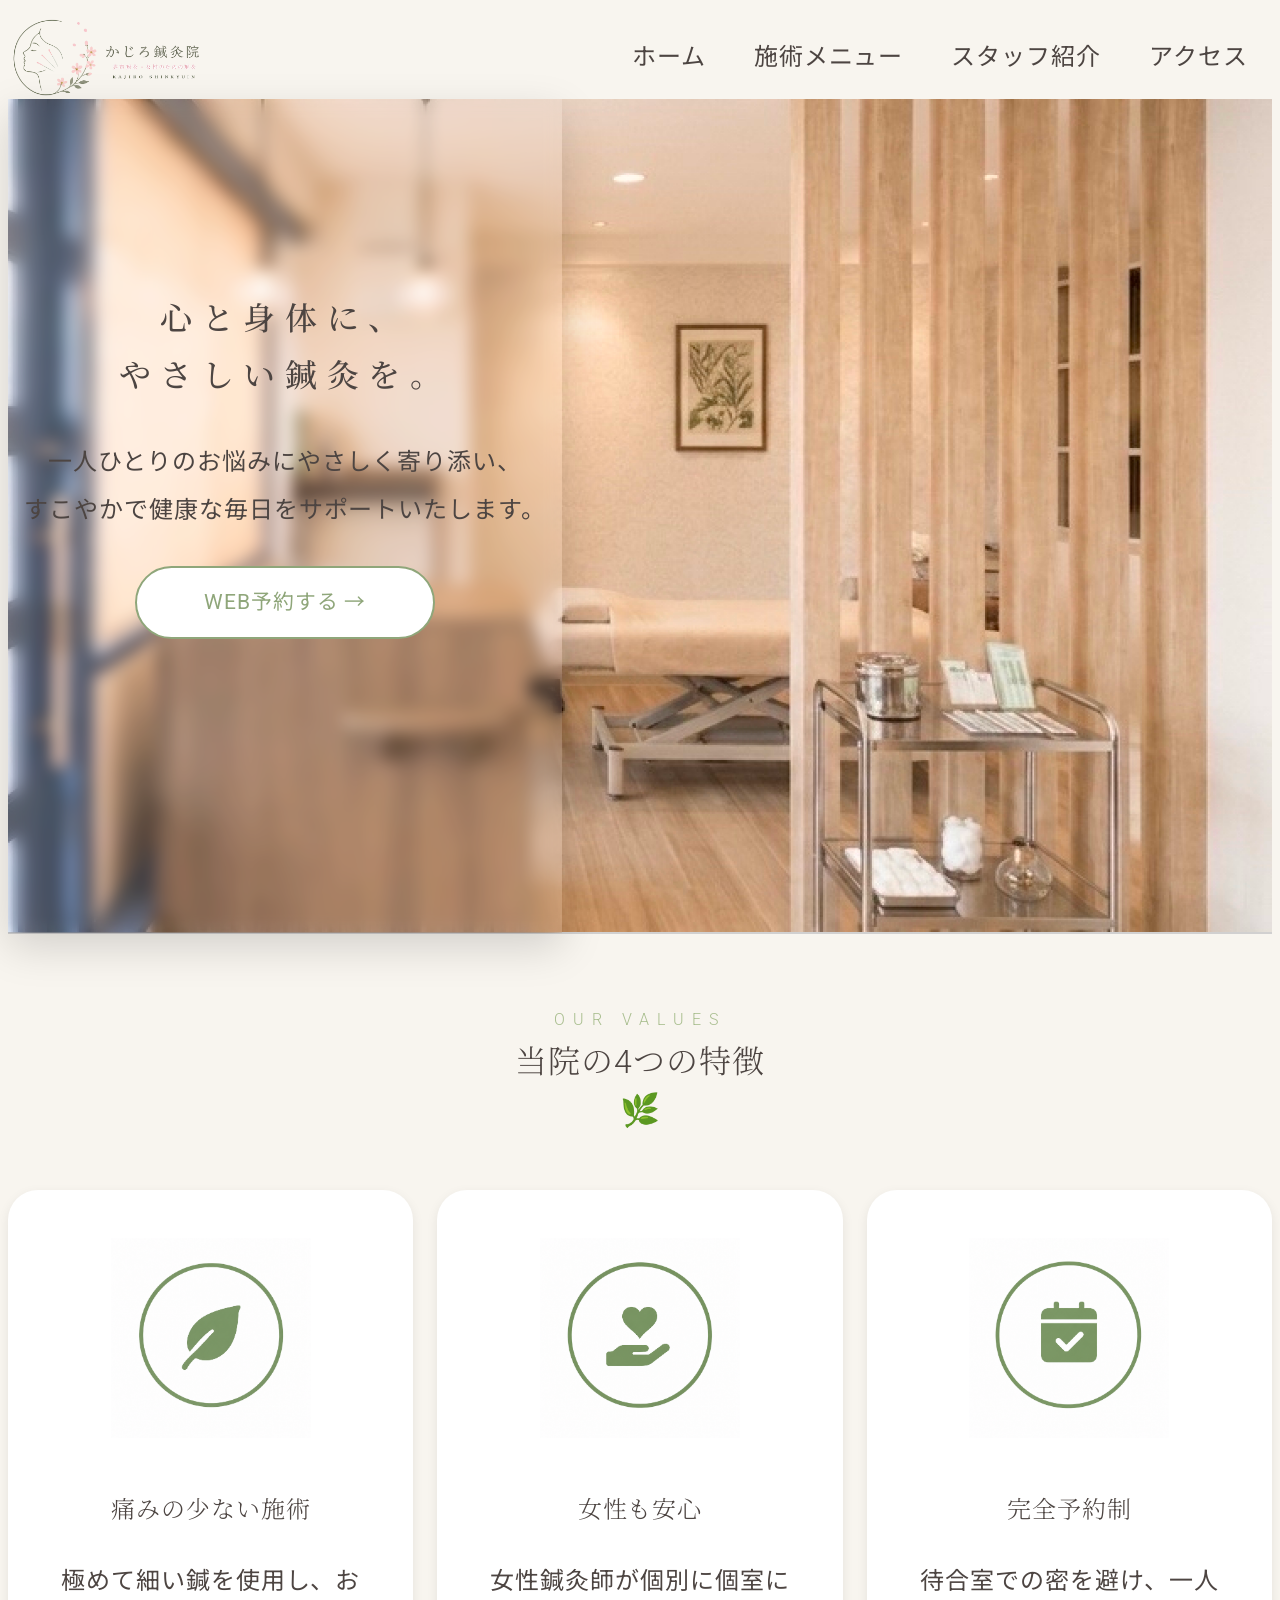
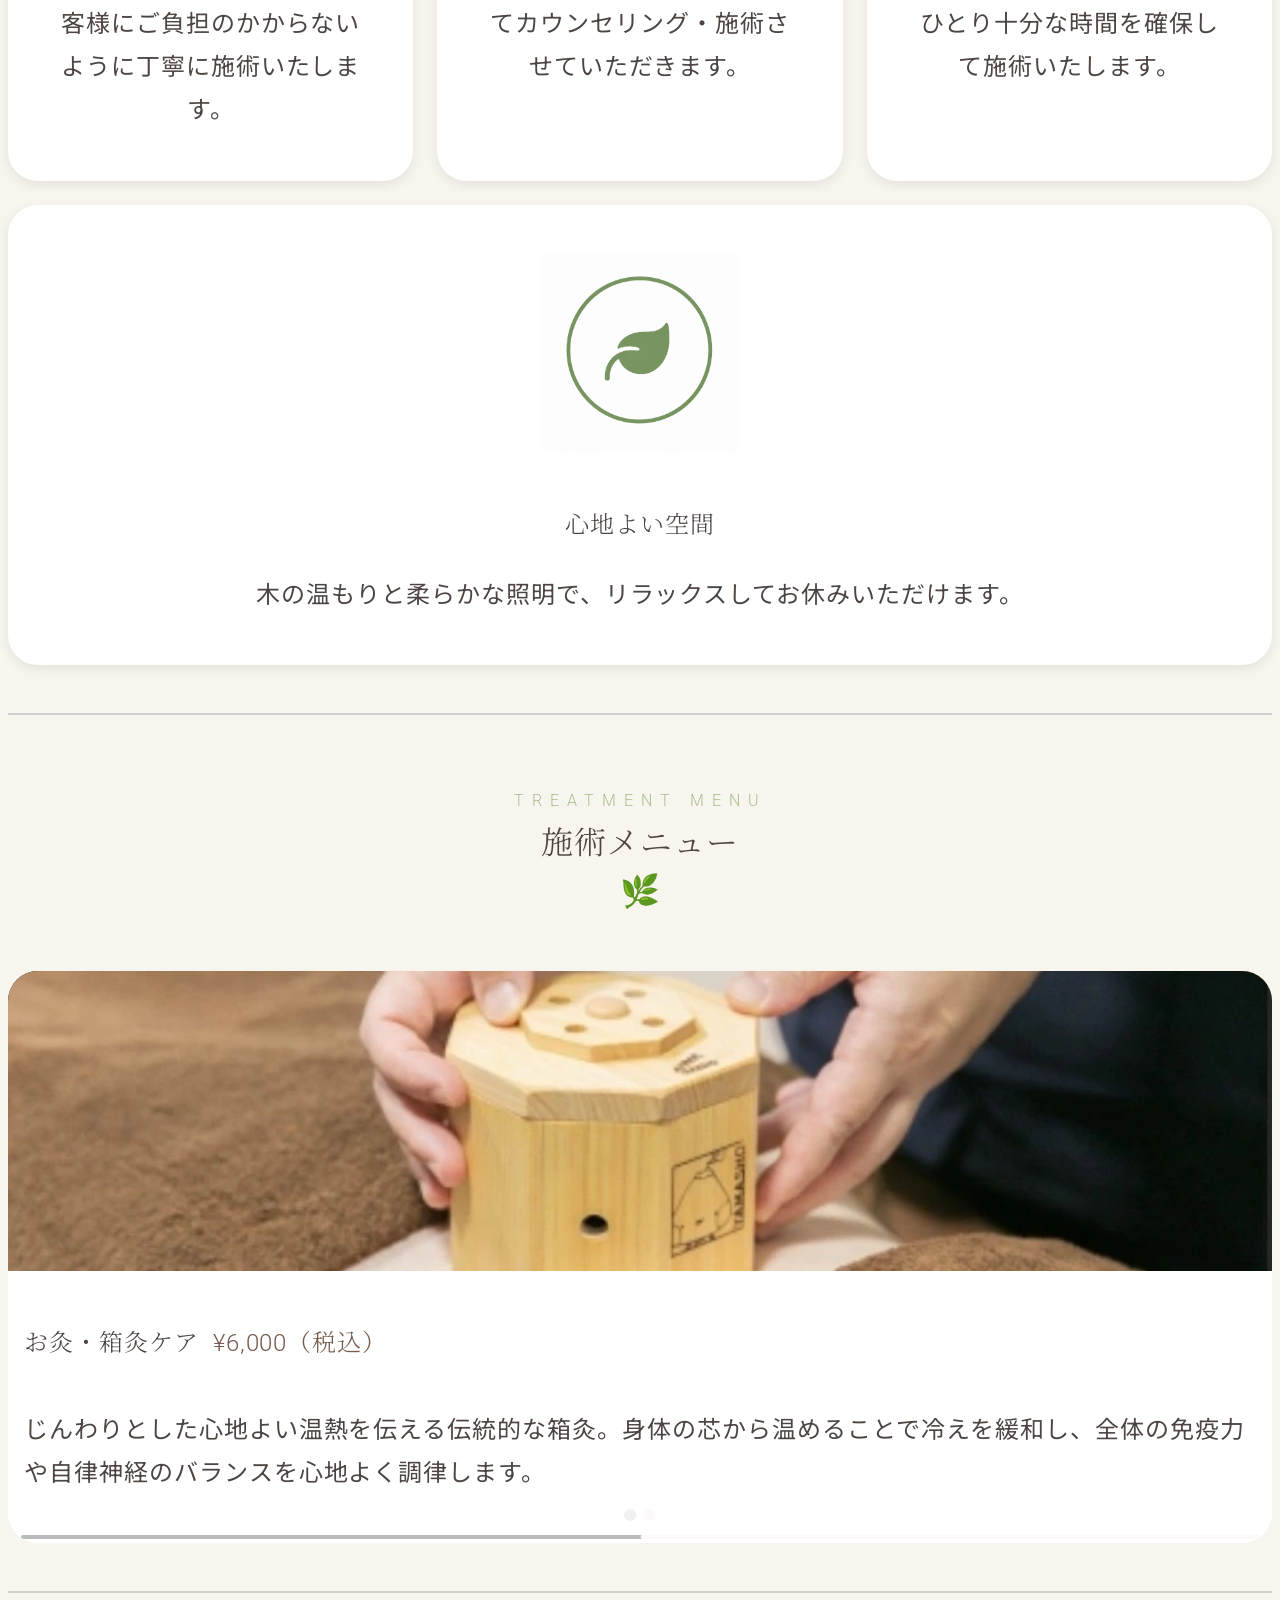
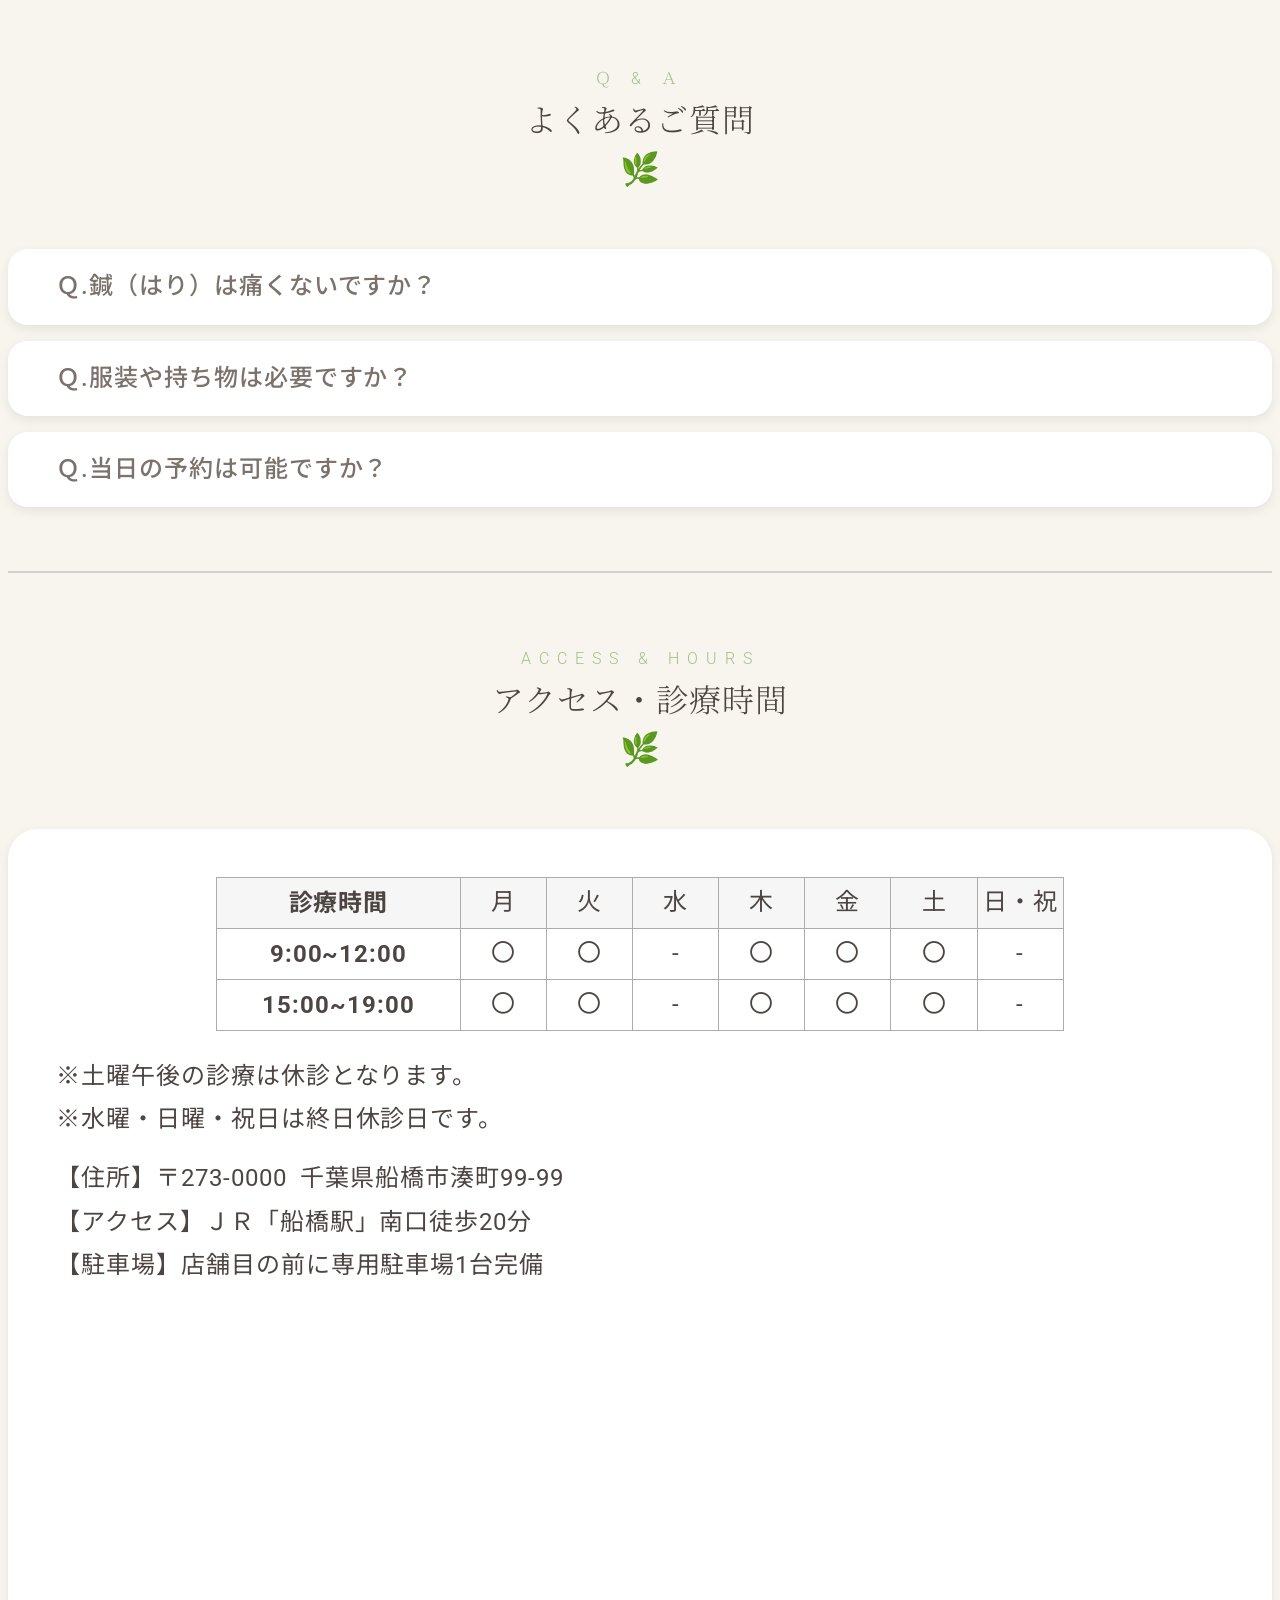
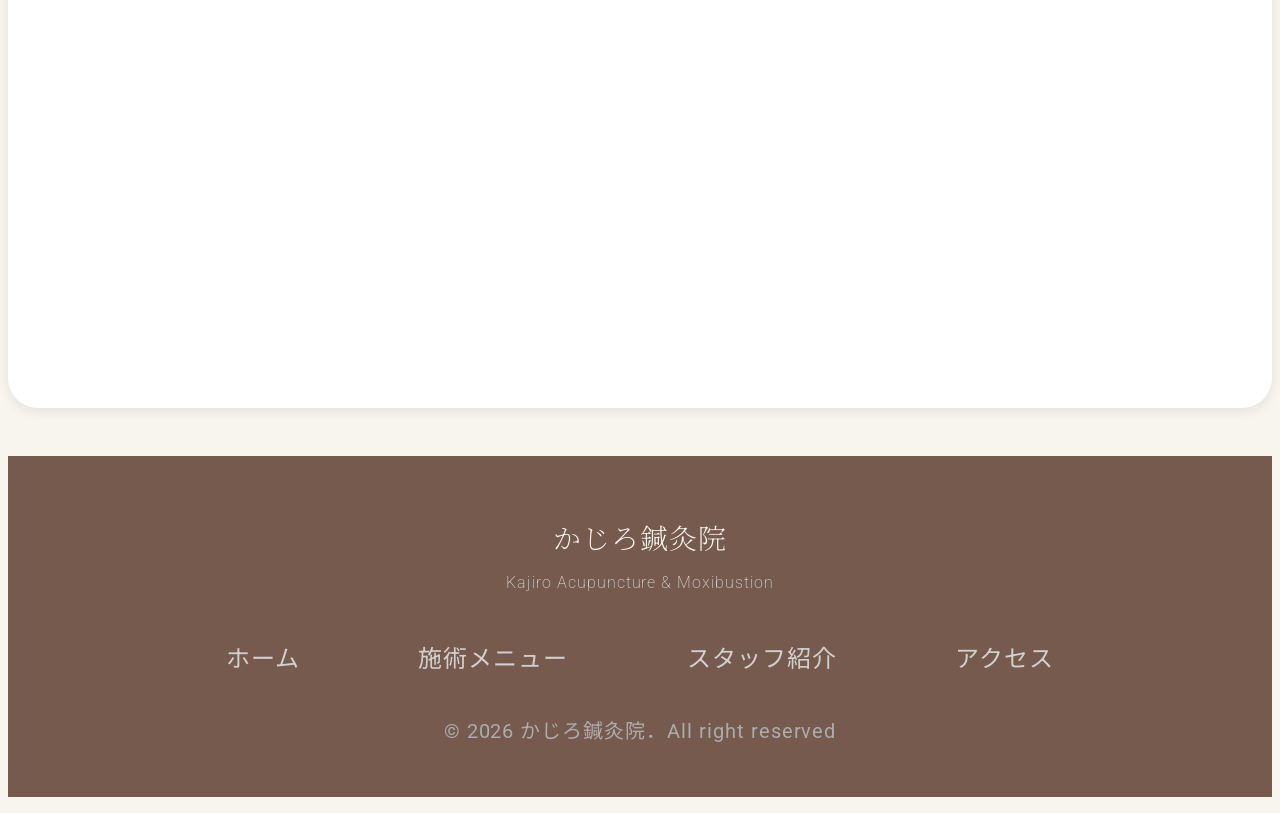
==== commit 8e70a9a0: "パソコンサイズ ＣＳＳ編集" ====
--- a/index.html
+++ b/index.html
@@ -70,13 +70,13 @@
                                 <a href="#top" class="header-nav__link">ホーム</a>
                             </li>
                             <li class="header-nav__item">
-                                <a href="#Menu" class="header-nav__link">施術メニュー</a>
+                                <a href="#menu" class="header-nav__link">施術メニュー</a>
                             </li>
                             <li class="header-nav__item">
-                                <a href="#Price" class="header-nav__link">ご利用料金</a>
+                                <a href="#staff" class="header-nav__link">スタッフ紹介</a>
                             </li>
                             <li class="header-nav__item">
-                                <a href="#Access" class="header-nav__link">アクセス</a>
+                                <a href="#access" class="header-nav__link">アクセス</a>
                             </li>
                         </ul>
                     </nav>
@@ -93,11 +93,13 @@
                         />
                     </div>
 
-                    <h2 class="main-visual__title">心と身体に、<br />やさしい鍼灸を。</h2>
-                    <p class="main-visual__text">
-                        一人ひとりのお悩みにやさしく寄り添い、<br />すこやかで健康な毎日をサポートいたします。
-                    </p>
-                    <a href="#" class="main-visual__button"> WEB予約する → </a>
+                    <div class="main-visual__message">
+                        <h2 class="main-visual__title">心と身体に、<br />やさしい鍼灸を。</h2>
+                        <p class="main-visual__text">
+                            一人ひとりのお悩みにやさしく寄り添い、<br />すこやかで健康な毎日をサポートいたします。
+                        </p>
+                        <a href="#" class="main-visual__button"> WEB予約する → </a>
+                    </div>
                 </section>
                 <section class="features" id="features">
                     <h2 class="section-title">
@@ -244,8 +246,7 @@
                             ※土曜午後の診療は休診となります。<br />※水曜・日曜・祝日は終日休診日です。
                         </p>
                         <p class="access__text">
-                            【住所】&#12306;273-0000&nbsp;
-                            千葉県船橋市湊町99-99<br/>
+                            【住所】&#12306;273-0000&nbsp; 千葉県船橋市湊町99-99<br />
                             【アクセス】ＪＲ「船橋駅」南口徒歩20分<br />
                             【駐車場】店舗目の前に専用駐車場1台完備
                         </p>
@@ -265,19 +266,22 @@
                 </section>
             </main>
             <footer class="footer">
-                <h2 class="footer__title">かじろ鍼灸院<br/><span>Kajiro&nbsp;Acupuncture&nbsp;&&nbsp;Moxibustion</span></h2>
+                <h2 class="footer__title">
+                    かじろ鍼灸院<br /><span>Kajiro&nbsp;Acupuncture&nbsp;&&nbsp;Moxibustion</span>
+                </h2>
                 <nav class="footer-nav">
                     <ul class="footer-nav__list" role="list">
                         <li class="footer-nav__item">
                             <a href="#top" class="footer-nav__link">ホーム</a>
                         </li>
                         <li class="footer-nav__item">
-                            <a href="#Menu" class="footer-nav__link">メニュー&bull;ご利用料金</a>
+                            <a href="#Menu" class="footer-nav__link">施術メニュー</a>
                         </li>
                         <li class="footer-nav__item">
-                            <a href="#Access" class="footer-nav__link"
-                                >院内紹介&bull;スタッフ紹介</a
-                            >
+                            <a href="#staff" class="footer-nav__link">スタッフ紹介</a>
+                        </li>
+                        <li class="footer-nav__item">
+                            <a href="#access" class="footer-nav__link">アクセス</a>
                         </li>
                     </ul>
                 </nav>
--- a/css/style.css
+++ b/css/style.css
@@ -186,6 +186,13 @@
     border-bottom: 2px solid rgb(209, 208, 208);
     padding-bottom: 3rem;
 }
+.main-visual {
+    padding-bottom: 0;
+}
+.access {
+    border-bottom: none;
+    padding: 0;
+}
 
 /* ヘッダー設定 */
 .header {
@@ -314,7 +321,7 @@
 
 .main-visual__img {
     display: block;
-    width: 100vh;
+    width: 100%;
 }
 
 .main-visual__title {
@@ -328,6 +335,25 @@
 .main-visual__text {
     text-align: center;
     line-height: 2;
+}
+
+@media screen and (width >=1024px) {
+    .main-visual {
+        position: relative;
+    }
+    .main-visual__message {
+        position: absolute;
+        top: 0;
+        left: 0;
+        height: 100%;
+        background: rgba(250, 248, 244, 0.15); /* 半透明 */
+        backdrop-filter: blur(8px); /* ガラス風 */
+        padding: 10rem 1rem;
+        
+        box-shadow: 0 15px 40px rgba(0, 0, 0, 0.15);
+        z-index: 10;
+        text-align: center;
+    }
 }
 
 .section-title {
@@ -373,7 +399,7 @@
 
 /* カルーセルコンテナ（トップページの写真）設定 */
 .container {
-    width: 80%;
+    width: 100%;
     margin-top: 2rem;
     margin-inline: auto;
 }
@@ -388,7 +414,7 @@
     background: #fff;
     .menu__img {
         width: 100%;
-        height: 250px;
+        height: 300px;
         display: block;
         object-fit: cover;
     }
@@ -524,29 +550,38 @@
     padding-top: 4rem;
     span {
         font-size: 1rem;
-        color: #acacac;
+        color: #d1d0d0;
         margin-bottom: 3rem;
     }
+}
+
+.footer-nav {
+    width: 80%;
+    margin-inline: auto;
 }
 
 .footer-nav__list {
     display: flex;
-    width: 80%;
-    margin: 0 auto;
-}
-
+    padding: 0;
+    margin: 2rem;
+    text-align: center;
+}
 .footer-nav__item {
-    flex: 1 1 auto;
-}
-
-.footer-nav__item__link {
-    text-align: center;
+    padding: 0;
+    margin: 0;
+    margin-inline: auto;
+}
+
+.footer-nav__link {
+    color: #d1d0d0;
 }
 
 .footer__copyright {
     /* smallタグはインライン要素 */
     display: block;
     text-align: center;
+    color: #acacac;
+    padding-bottom: 3rem;
 }
 
 /* パンくずリストについて */
@@ -578,7 +613,7 @@
     position: fixed;
     right: 0;
     bottom: 70px;
-    background: var(-);
+    background: #887a61;
     opacity: 0.6;
     border-radius: 50%;
 }
@@ -596,7 +631,7 @@
     font-weight: 900;
     content: "\f102";
     font-size: 25px;
-    color: var(--main-color);
+    color: var(--base-color);
     position: absolute;
     width: 25px;
     height: 25px;
@@ -611,7 +646,7 @@
 #page_top a::after {
     content: "PAGE TOP";
     font-size: 13px;
-    color: var(--main-dark);
+    color: var(--base-color);
     position: absolute;
     top: 45px;
     bottom: 0;
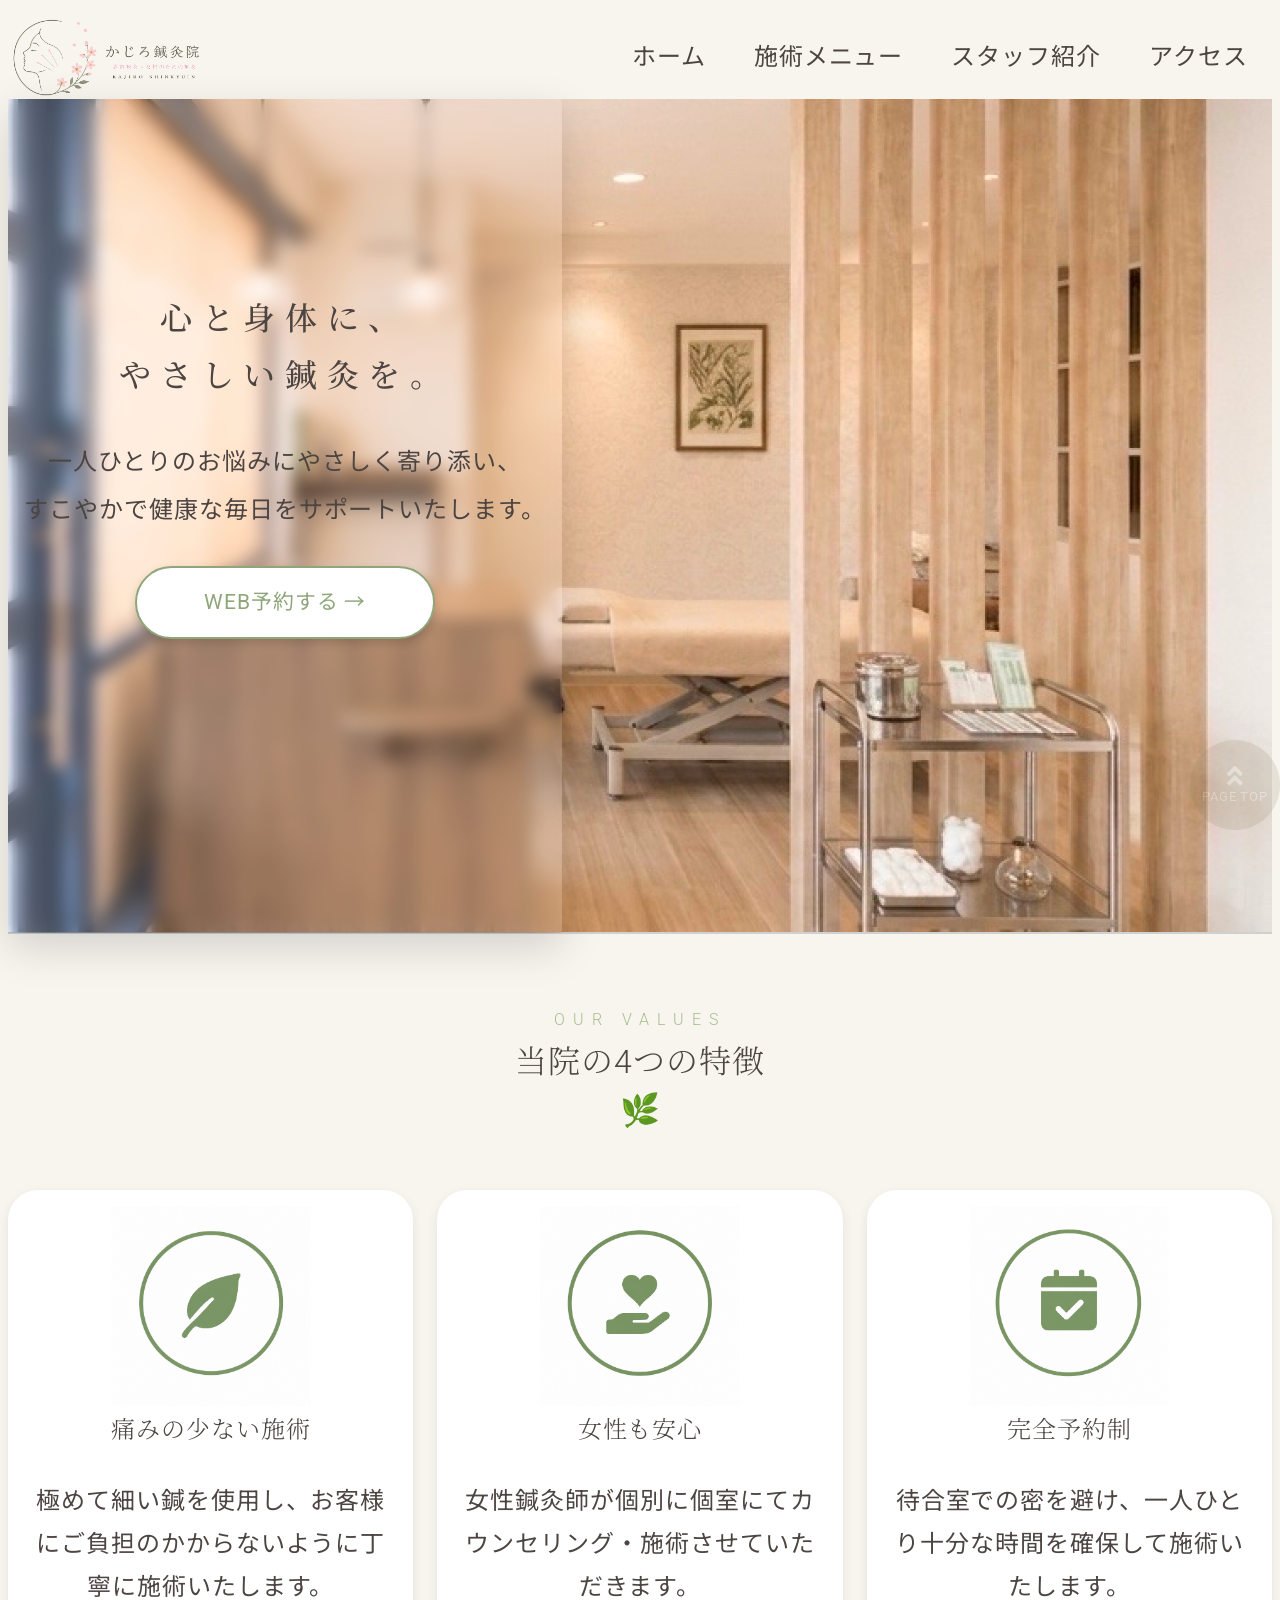
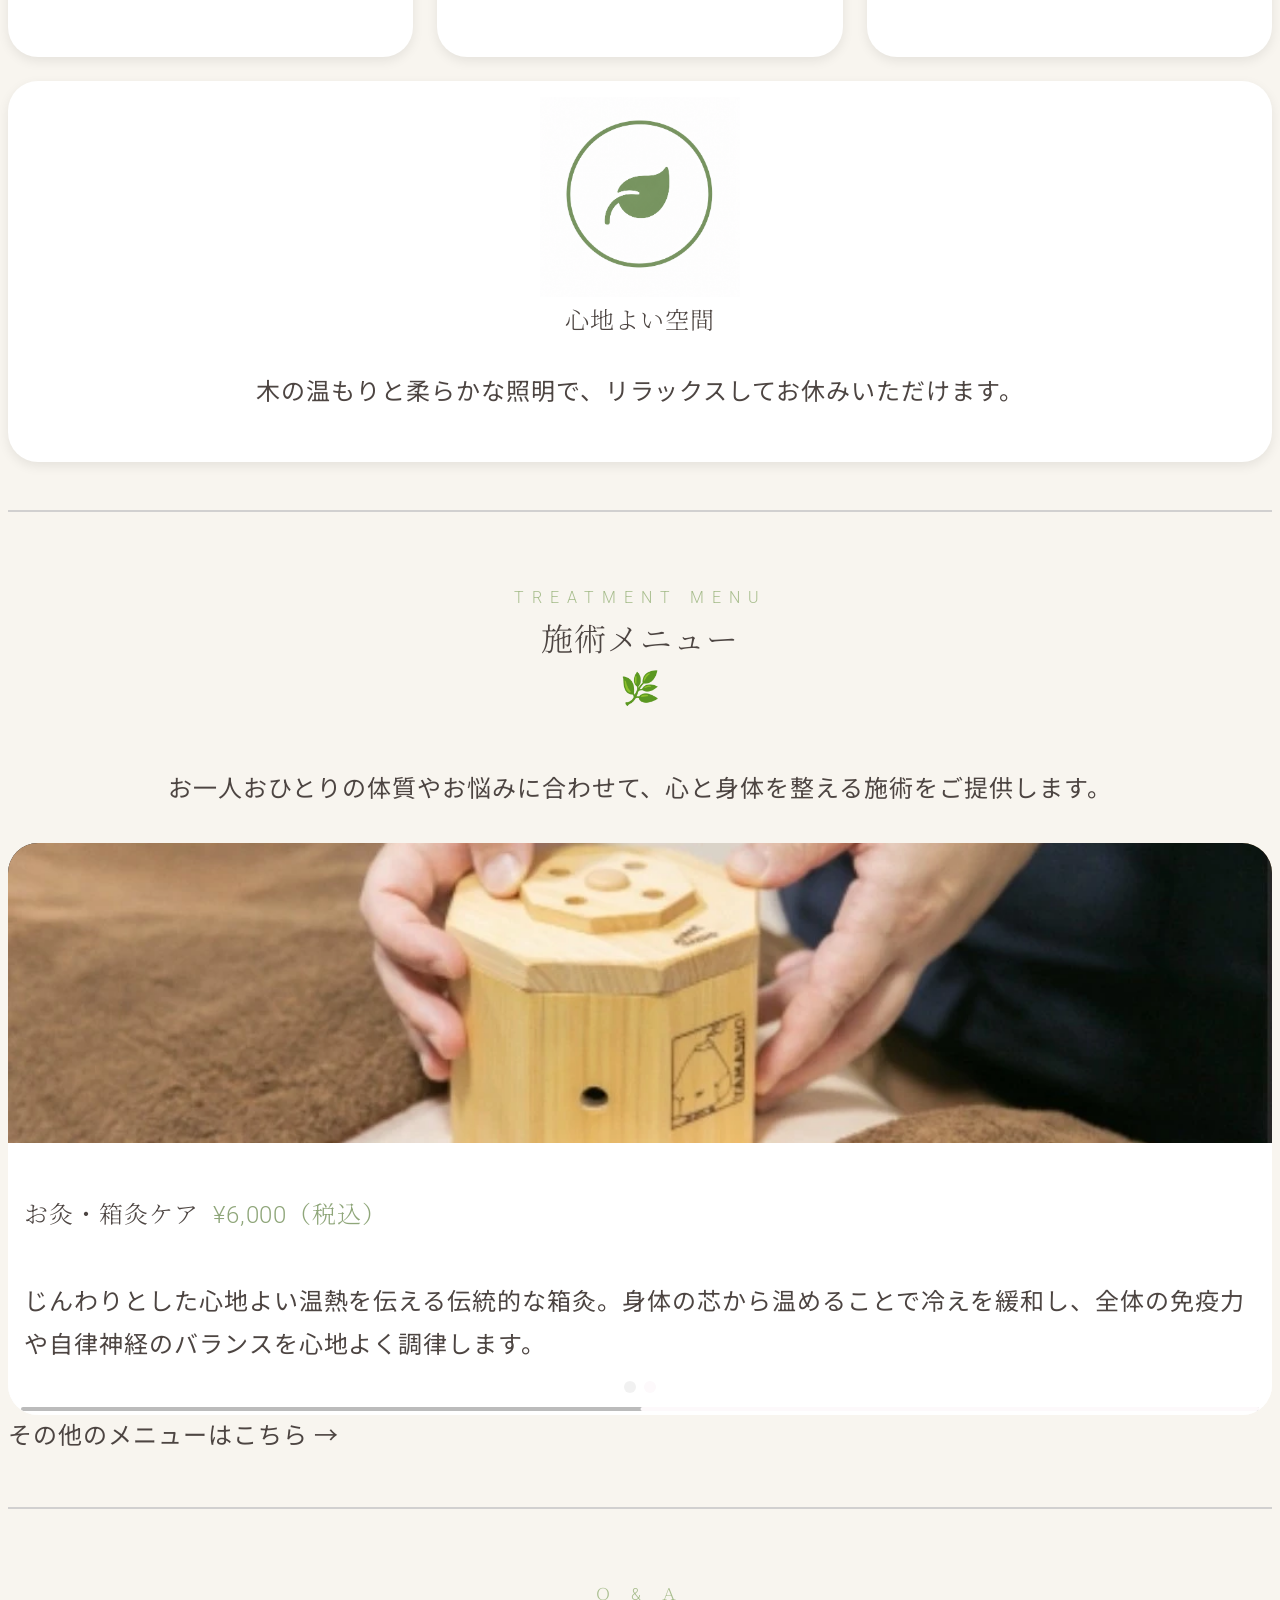
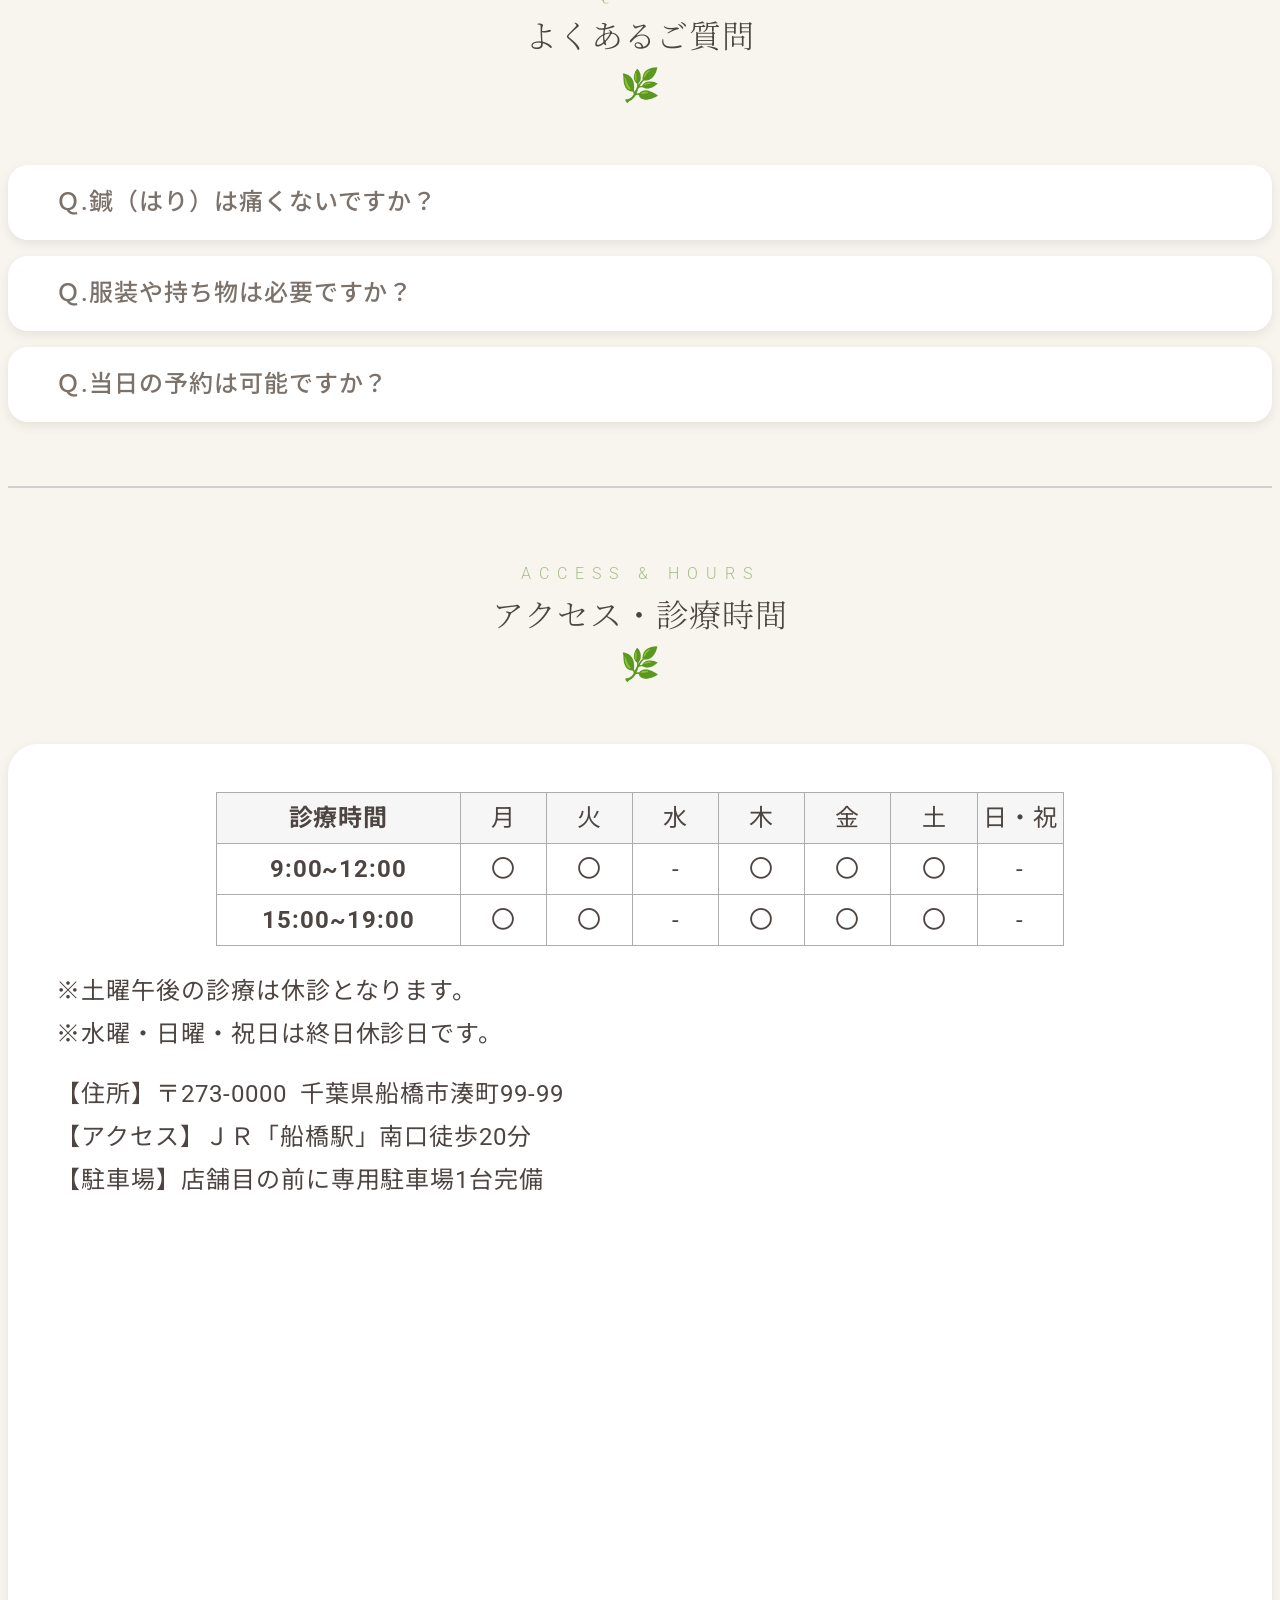
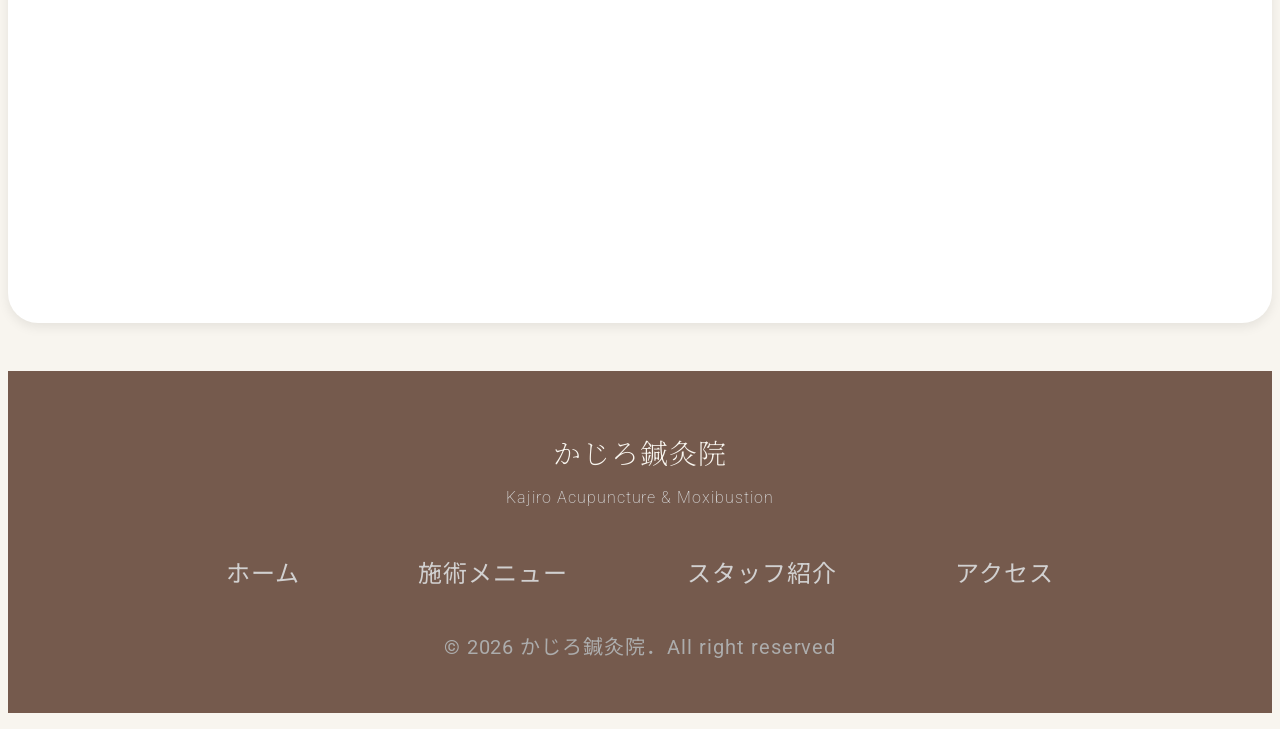
==== commit 65446a55: "HTML、CSS編集 7/29編集しました" ====
--- a/index.html
+++ b/index.html
@@ -98,7 +98,7 @@
                         <p class="main-visual__text">
                             一人ひとりのお悩みにやさしく寄り添い、<br />すこやかで健康な毎日をサポートいたします。
                         </p>
-                        <a href="#" class="main-visual__button"> WEB予約する → </a>
+                        <a href="#" class="main-visual__button"> WEB予約する&nbsp;&rarr;</a>
                     </div>
                 </section>
                 <section class="features" id="features">
@@ -140,23 +140,28 @@
                         <span class="title-span">TREATMENT&nbsp;MENU</span
                         ><br />施術メニュー<br />&#x1F33F;
                     </h2>
-                    <div class="container">
+                    <p class="section-text">
+                        お一人おひとりの体質やお悩みに合わせて、心と身体を整える施術をご提供します。
+                    </p>
+                    <div class="menu__container">
                         <div class="swiper">
                             <div class="swiper-wrapper">
-                                <div class="swiper-slide">
+                                <div class="swiper-slide" id="slide1">
                                     <img
                                         class="menu__img"
                                         src="./images/menu1.webp"
                                         alt="美容鍼施術の様子"
                                     />
                                     <h3 class="swiper__title">
-                                        美容鍼（お顔のケア）<span>&nbsp;&#x00A5;8,500（税込）</span>
+                                        美容鍼（お顔のケア）<span class="swiper__span"
+                                            >&nbsp;&#x00A5;8,500（税込）</span
+                                        >
                                     </h3>
                                     <p class="swiper__text">
                                         お肌の血行を促し、お肌の奥のコラーゲンを活性化させます。シワやくすみ、たるみにアプローチし、本来のハリと透明感を引き出します。
                                     </p>
                                 </div>
-                                <div class="swiper-slide">
+                                <div class="swiper-slide" id="slide2">
                                     <img
                                         class="menu__img"
                                         src="./images/menu2.webp"
@@ -175,6 +180,7 @@
                             <div class="swiper-scrollbar"></div>
                         </div>
                     </div>
+                    <div class="menu__aside">その他のメニューはこちら<btn class="aside__button">&nbsp;&rarr;</btn></div>
                 </section>
                 <section class="question" id="question">
                     <h2 class="section-title">
@@ -252,7 +258,7 @@
                         </p>
                         <div class="access__map">
                             <iframe
-                                src="https://www.google.com/maps/embed?pb=!1m18!1m12!1m3!1d2917.8445289780034!2d141.389998276186!3d43.00260817114059!2m3!1f0!2f0!3f0!3m2!1i1024!2i768!4f13.1!3m3!1m2!1s0x5f0b2b8c71cfd993%3A0x42b8d37a3236ef55!2ssofacoffee%20wool!5e0!3m2!1sja!2sjp!4v1783060771562!5m2!1sja!2sjp"
+                                src="https://www.google.com/maps/embed?pb=!1m18!1m12!1m3!1d6480.720153987117!2d139.9786629436779!3d35.692755790333905!2m3!1f0!2f0!3f0!3m2!1i1024!2i768!4f13.1!3m3!1m2!1s0x60187fd1768497bd%3A0xf09e836ccea5b777!2z44CSMjczLTAwMTEg5Y2D6JGJ55yM5rmK55S6!5e0!3m2!1sja!2sjp!4v1785301339594!5m2!1sja!2sjp"
                                 width="600"
                                 height="450"
                                 style="border: 0"
--- a/css/style.css
+++ b/css/style.css
@@ -64,7 +64,8 @@
     border: 2px solid var(--main-color);
     padding: 1rem;
     margin: 2rem auto;
-    border-radius: 45px;
+    border-radius: 4em;
+    box-shadow: 0 4px 10px rgba(0, 0, 0, 0.15);
     width: 300px;
     text-align: center;
     color: var(--main-color);
@@ -349,10 +350,40 @@
         background: rgba(250, 248, 244, 0.15); /* 半透明 */
         backdrop-filter: blur(8px); /* ガラス風 */
         padding: 10rem 1rem;
-        
         box-shadow: 0 15px 40px rgba(0, 0, 0, 0.15);
         z-index: 10;
         text-align: center;
+        opacity: 0;
+        transform: translateY(40px);
+        animation: fadeUp 0.8s ease forwards;
+
+        .main-visual__title {
+            opacity: 0;
+            animation: fadeUp 0.8s ease forwards;
+            animation-delay: 0.5s;
+        }
+        .main-visual__text {
+            opacity: 0;
+            animation: fadeUp 0.8s ease forwards;
+            animation-delay: 0.8s;
+        }
+        .main-visual__button {
+            opacity: 0;
+            animation: fadeUp 0.8s ease forwards;
+            animation-delay: 1.1s;
+        }
+    }
+}
+
+@keyframes fadeUp {
+    from {
+        opacity: 0;
+        transform: translateY(20px);
+    }
+
+    to {
+        opacity: 1;
+        transform: translateY(0);
     }
 }
 
@@ -362,6 +393,10 @@
     font-weight: 300;
     font-size: 2rem;
     margin-bottom: 3rem;
+}
+
+.section-text {
+    text-align: center;
 }
 
 .title-span {
@@ -379,7 +414,7 @@
 
 .features__card {
     flex: 1 1 300px;
-    padding: 3rem;
+    padding: 1rem 1.3rem 3rem;
     min-width: 250px;
     text-align: center;
     border-radius: 30px;
@@ -388,17 +423,18 @@
 
     img {
         width: 200px;
-        margin: auto;
+        margin: 0 auto;
     }
     .features__title {
         font-size: 1.5rem;
         font-weight: 300;
+        margin: 0;
     }
     /* パソコン以上 */
 }
 
 /* カルーセルコンテナ（トップページの写真）設定 */
-.container {
+.menu__container {
     width: 100%;
     margin-top: 2rem;
     margin-inline: auto;
@@ -422,12 +458,16 @@
         font-size: 1.5rem;
         font-weight: 300;
         span {
-            color: var(--main-dark);
+            color: var(--main-color);
         }
     }
     .swiper__text {
         padding: 1rem 1rem 3rem 1rem;
     }
+}
+
+.swiper__span {
+    color: var(--text-light);
 }
 
 /* 各スライドの設定 */
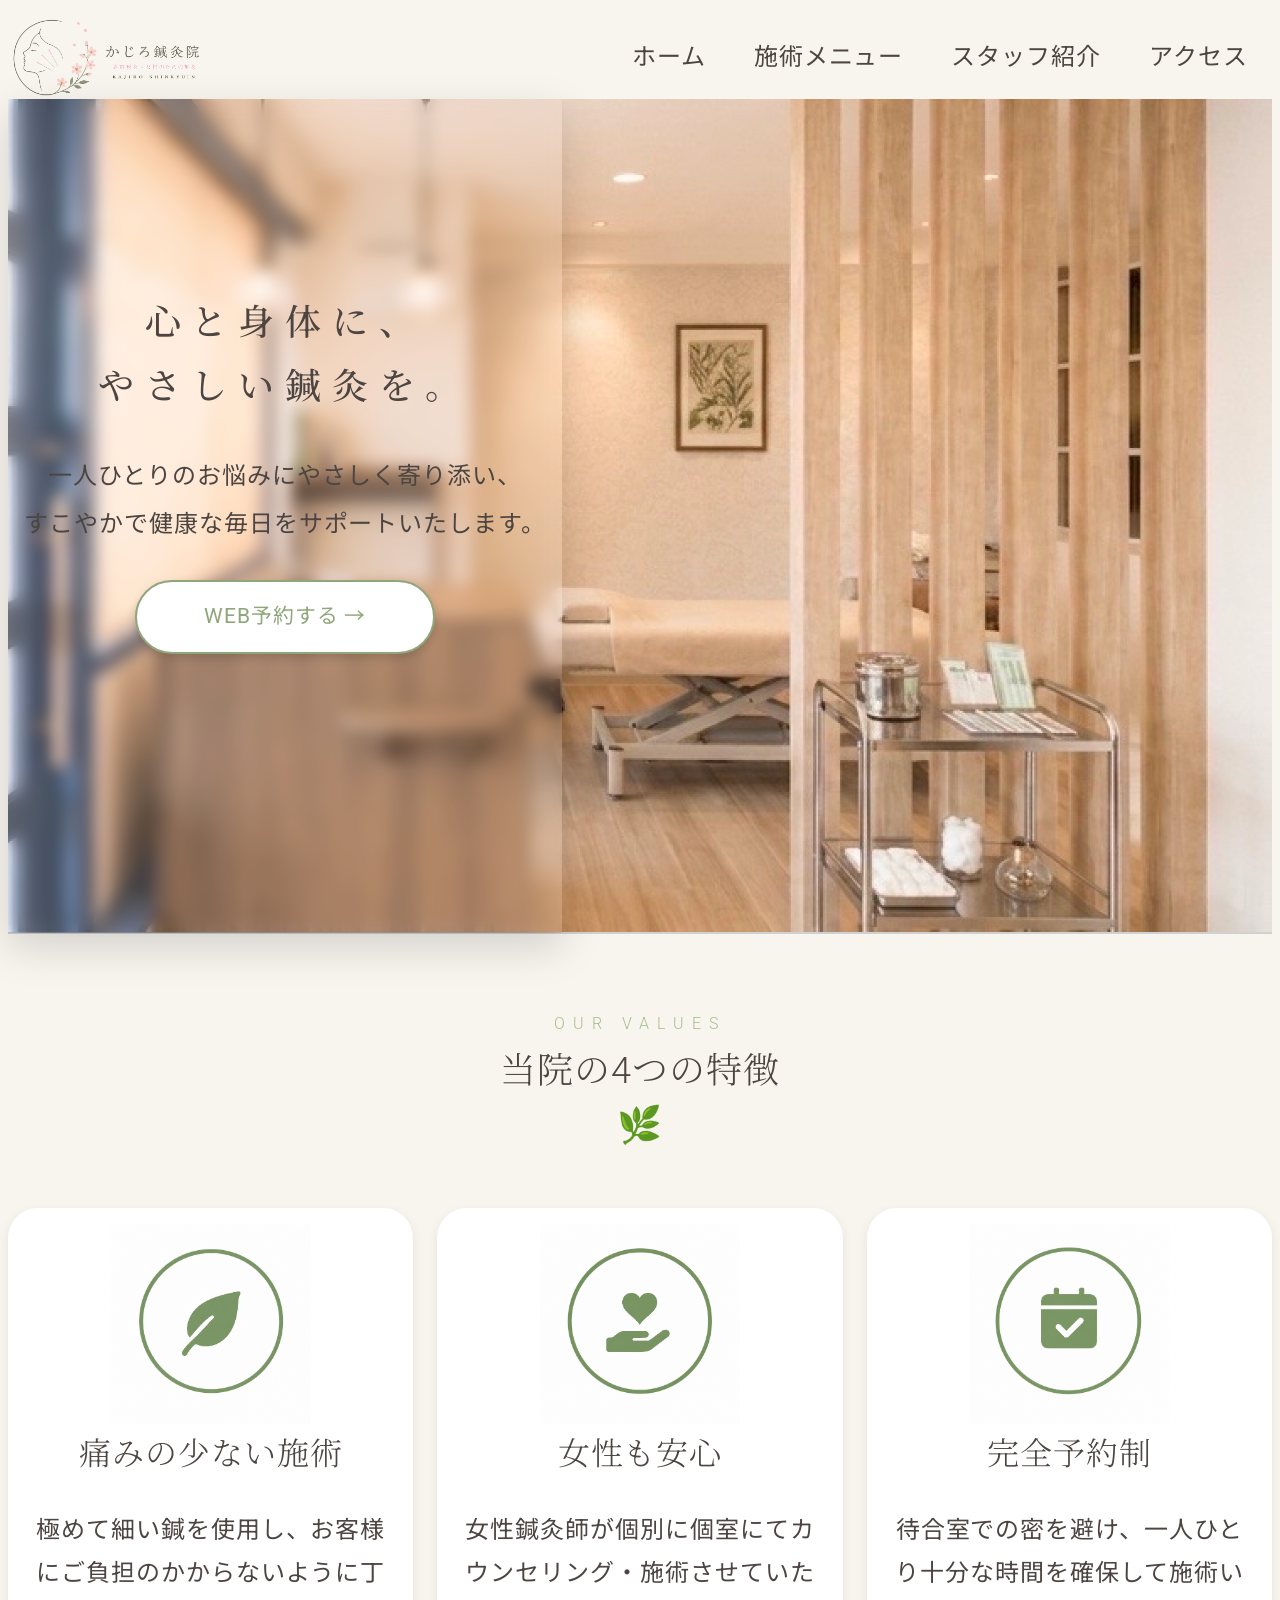
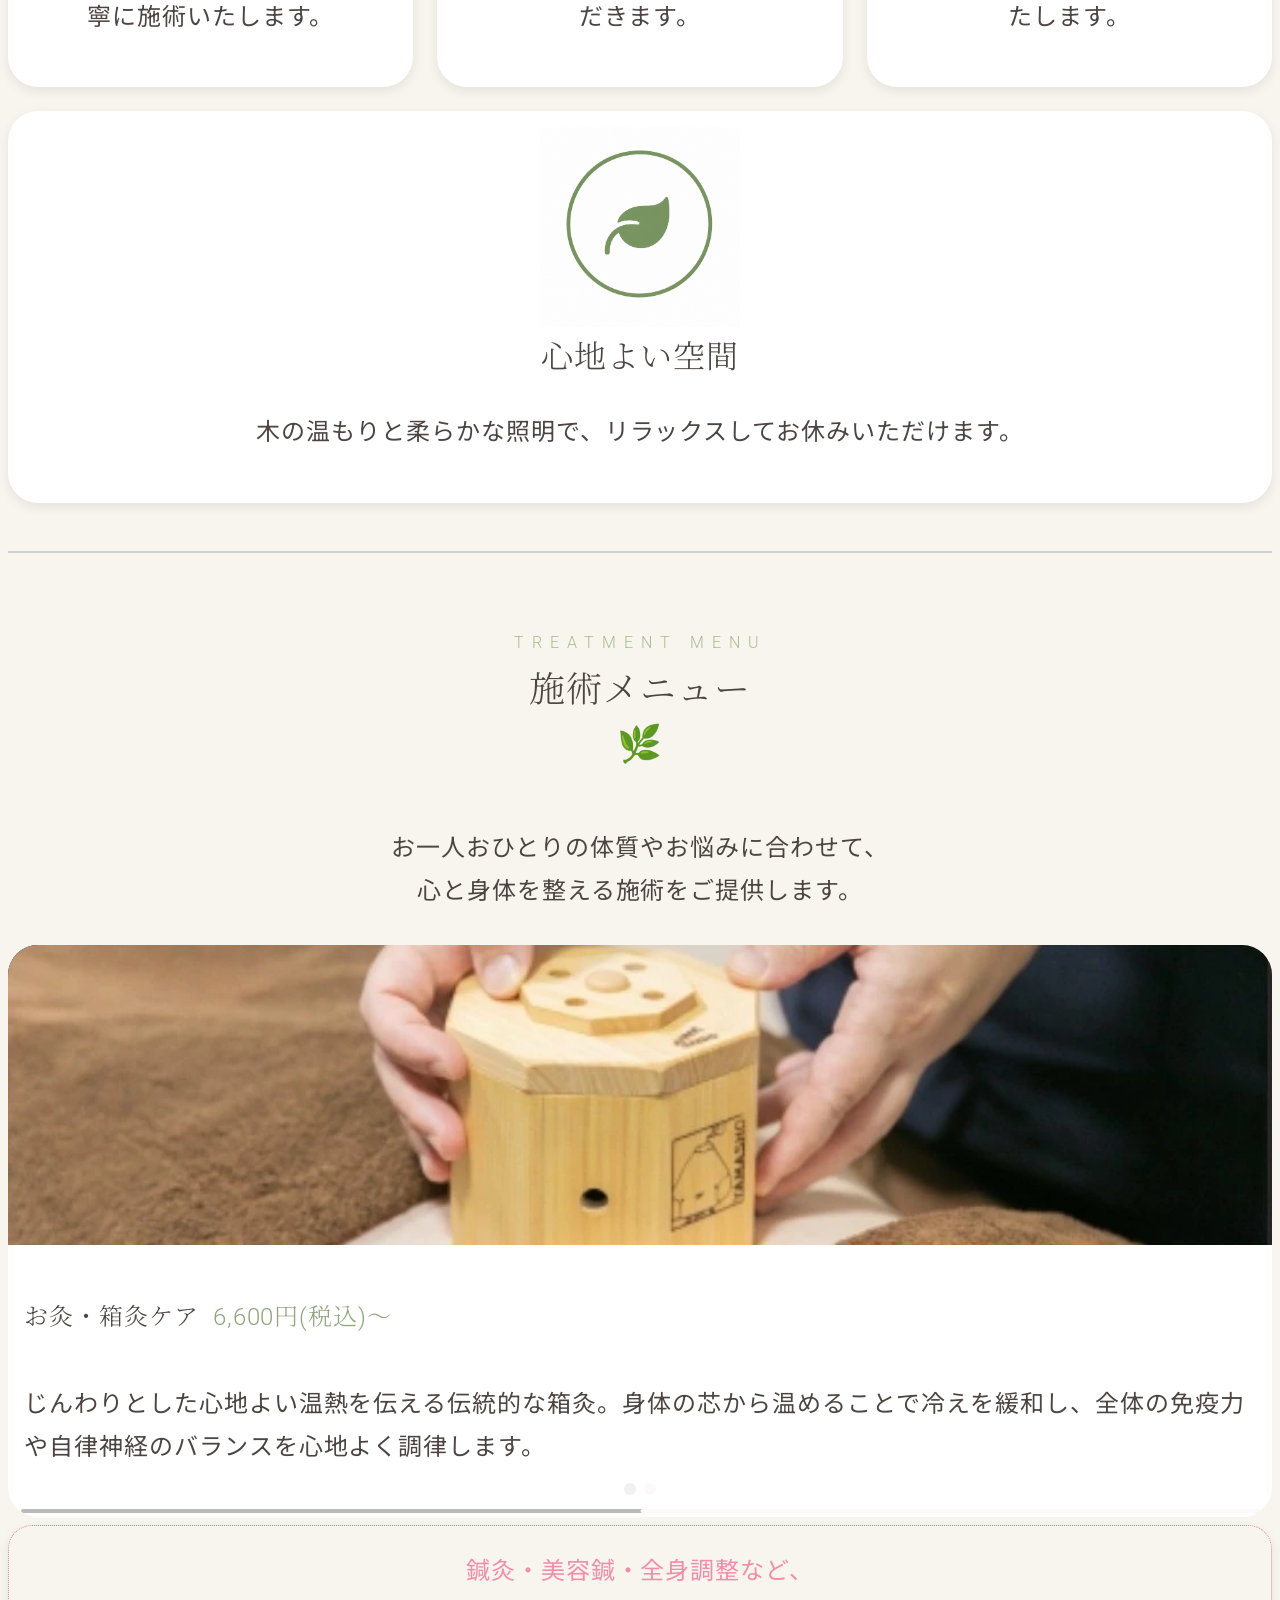
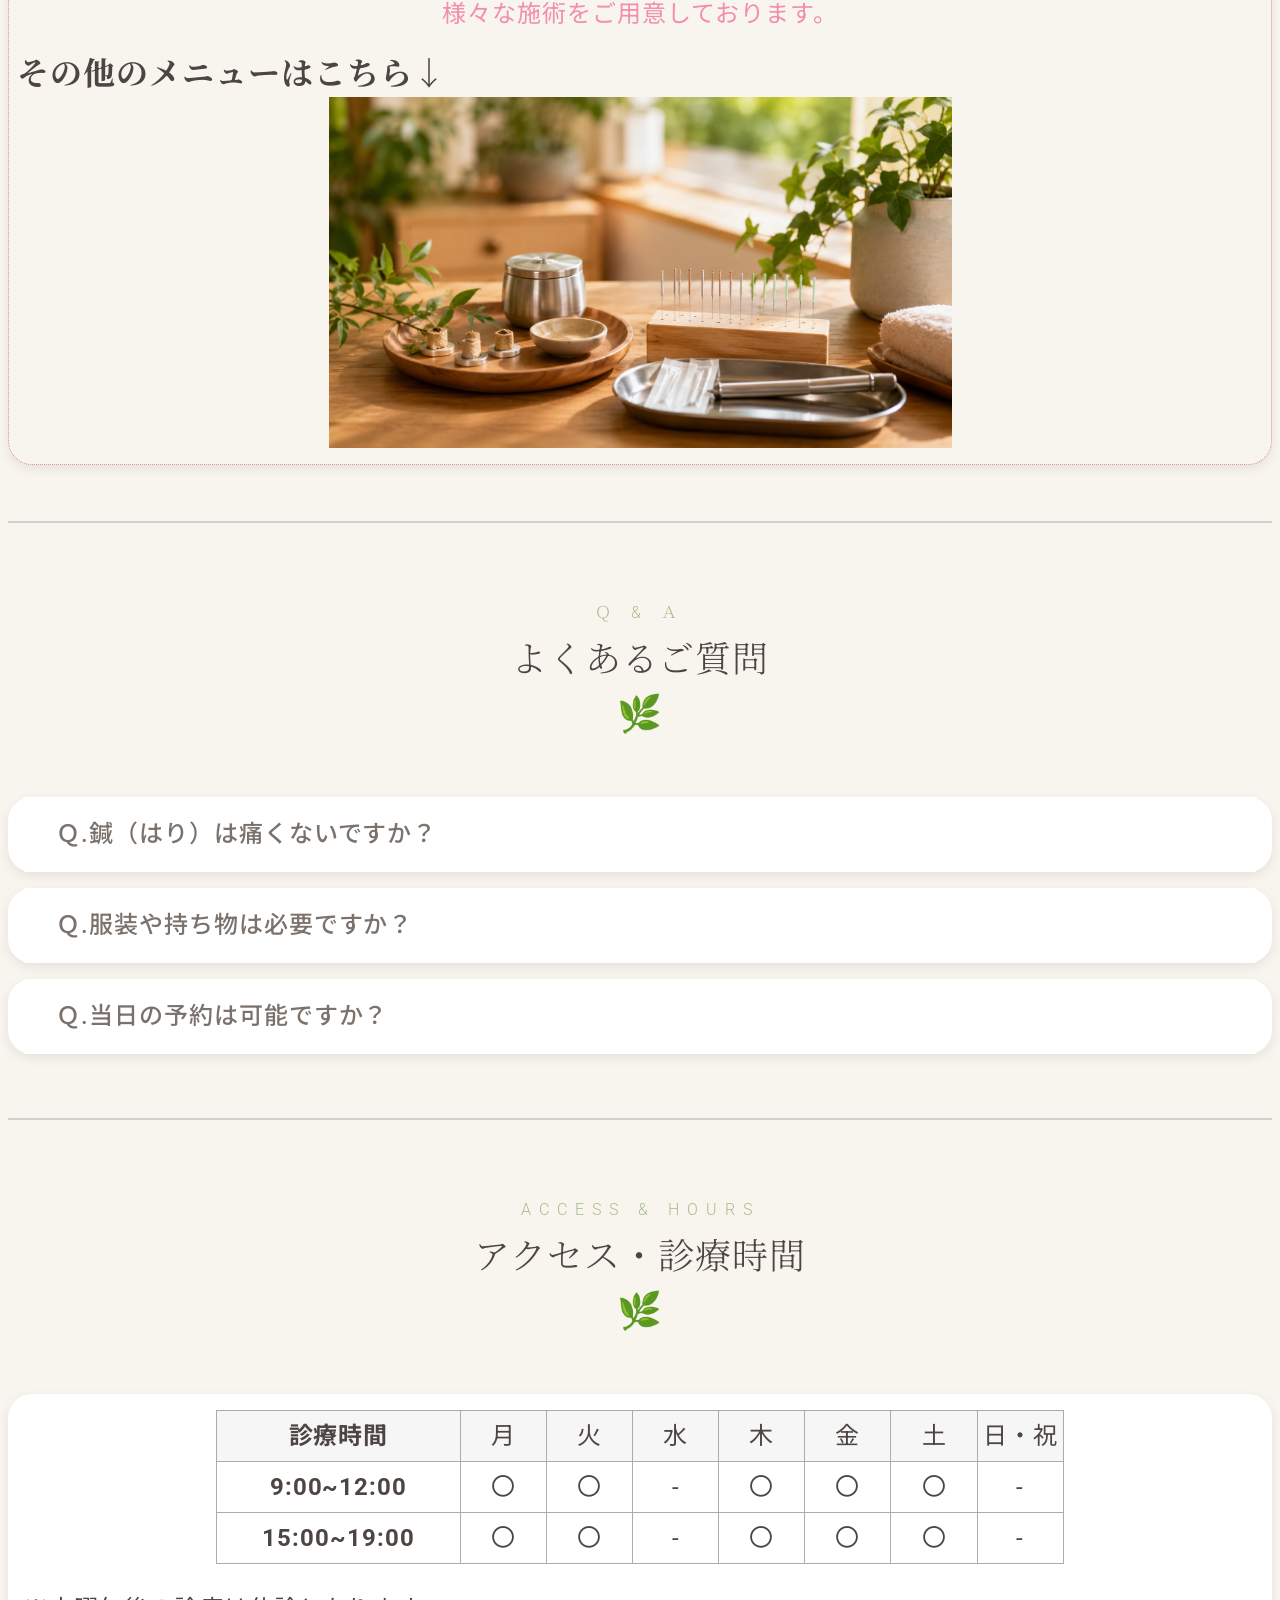
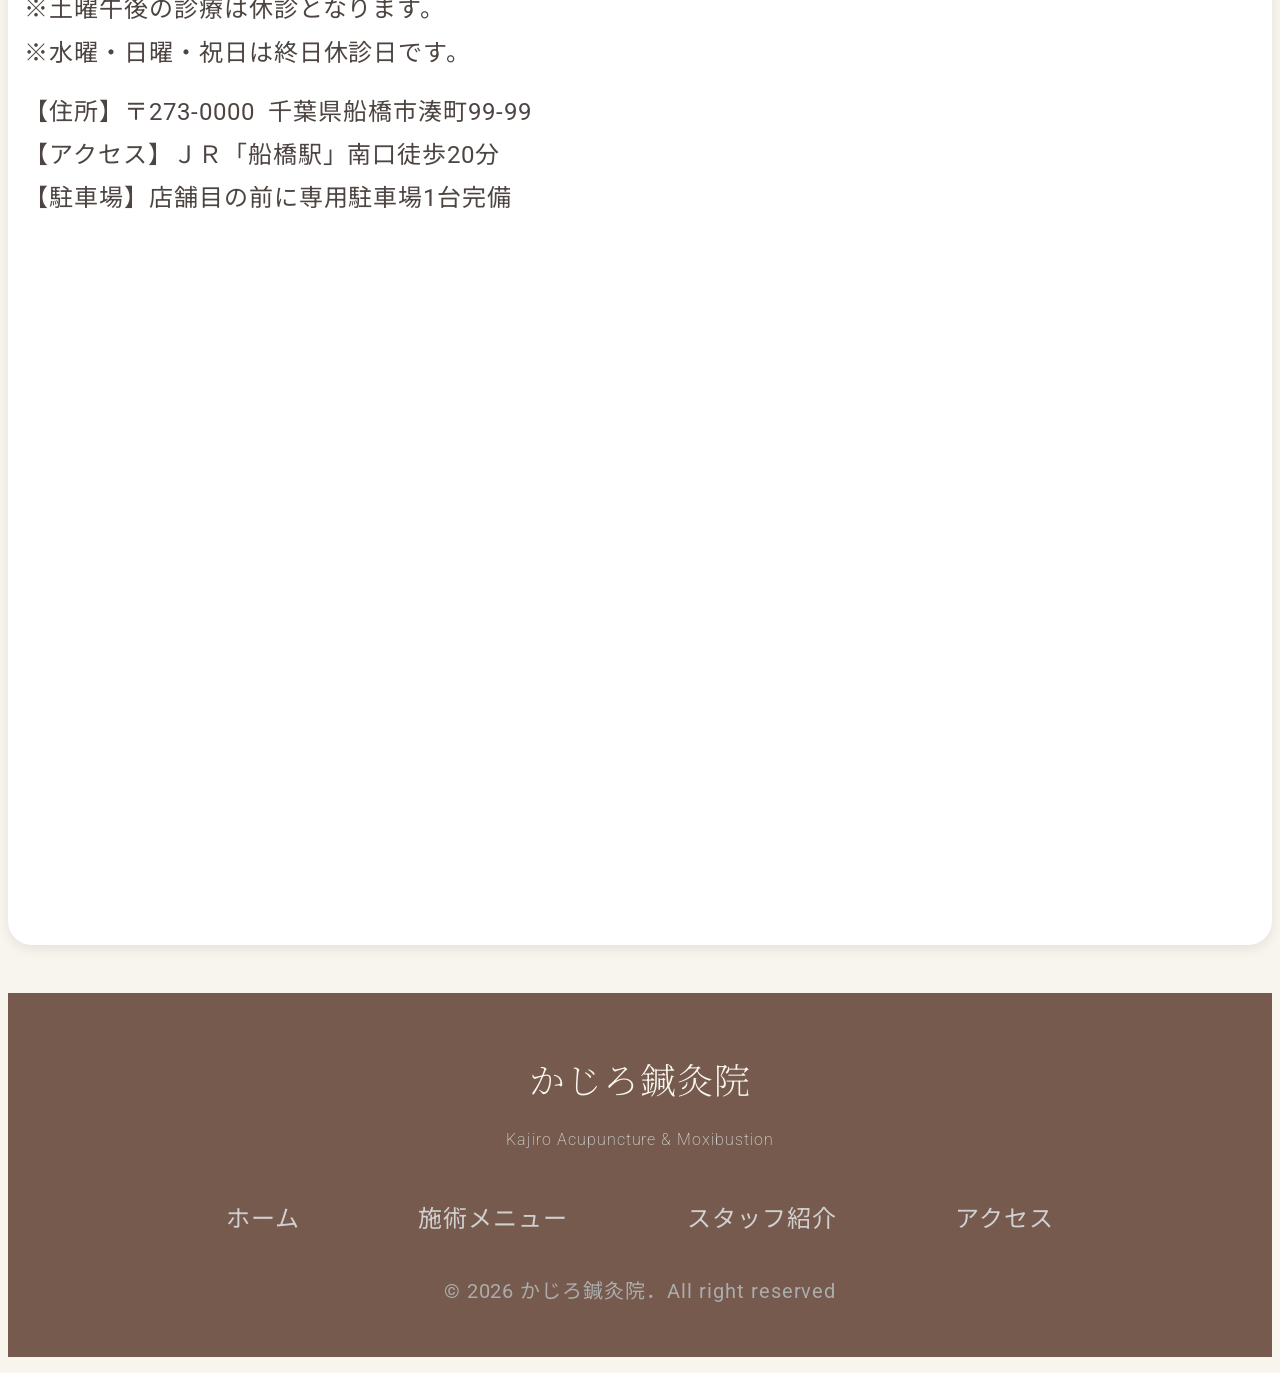
==== commit 87ce43bc: "HTML/CSS編集 編集しました" ====
--- a/index.html
+++ b/index.html
@@ -70,7 +70,7 @@
                                 <a href="#top" class="header-nav__link">ホーム</a>
                             </li>
                             <li class="header-nav__item">
-                                <a href="#menu" class="header-nav__link">施術メニュー</a>
+                                <a href="./menu.html" class="header-nav__link">施術メニュー</a>
                             </li>
                             <li class="header-nav__item">
                                 <a href="#staff" class="header-nav__link">スタッフ紹介</a>
@@ -141,7 +141,7 @@
                         ><br />施術メニュー<br />&#x1F33F;
                     </h2>
                     <p class="section-text">
-                        お一人おひとりの体質やお悩みに合わせて、心と身体を整える施術をご提供します。
+                        お一人おひとりの体質やお悩みに合わせて、<br />心と身体を整える施術をご提供します。
                     </p>
                     <div class="menu__container">
                         <div class="swiper">
@@ -154,7 +154,7 @@
                                     />
                                     <h3 class="swiper__title">
                                         美容鍼（お顔のケア）<span class="swiper__span"
-                                            >&nbsp;&#x00A5;8,500（税込）</span
+                                            >&nbsp;7,700円&#40;税込&#41;～</span
                                         >
                                     </h3>
                                     <p class="swiper__text">
@@ -168,7 +168,9 @@
                                         alt="お灸の様子"
                                     />
                                     <h3 class="swiper__title">
-                                        お灸・箱灸ケア<span>&nbsp;&nbsp;&#x00A5;6,000（税込）</span>
+                                        お灸・箱灸ケア<span
+                                            >&nbsp;&nbsp;6,600円&#40;税込&#41;～</span
+                                        >
                                     </h3>
                                     <p class="swiper__text">
                                         じんわりとした心地よい温熱を伝える伝統的な箱灸。身体の芯から温めることで冷えを緩和し、全体の免疫力や自律神経のバランスを心地よく調律します。
@@ -180,7 +182,19 @@
                             <div class="swiper-scrollbar"></div>
                         </div>
                     </div>
-                    <div class="menu__aside">その他のメニューはこちら<btn class="aside__button">&nbsp;&rarr;</btn></div>
+                    <div class="menu-link">
+                        <p class="menu-link__text">
+                            鍼灸・美容鍼・全身調整など、<br/>
+                            様々な施術をご用意しております。
+                        </p>
+                        <h3 class="menu-link__title">
+                            <a href="menu.html"
+                                >その他のメニューはこちら&darr;
+
+                                <img src="./images/menu-link.webp" alt="施術メニュー一覧" class="menu-link__img"
+                            /></a>
+                        </h3>
+                    </div>
                 </section>
                 <section class="question" id="question">
                     <h2 class="section-title">
@@ -281,7 +295,7 @@
                             <a href="#top" class="footer-nav__link">ホーム</a>
                         </li>
                         <li class="footer-nav__item">
-                            <a href="#Menu" class="footer-nav__link">施術メニュー</a>
+                            <a href="./menu.html" class="footer-nav__link">施術メニュー</a>
                         </li>
                         <li class="footer-nav__item">
                             <a href="#staff" class="footer-nav__link">スタッフ紹介</a>
--- a/css/style.css
+++ b/css/style.css
@@ -138,22 +138,22 @@
 
 /* 中見出し設定 */
 h2 {
-    font-size: 1.375rem;
-    /* 22px */
+    font-size: 1.75rem;
+    /* 28px */
     line-height: 1.4;
     margin-top: 2rem;
     margin-bottom: 0.75rem;
 
     @media screen and (width >=768px) {
-        font-size: 1.5rem;
-        /* 24px */
+        font-size: 2rem;
+        /* 32px */
         margin-top: 2.5rem;
         margin-bottom: 1rem;
     }
 
     @media screen and (width>=1024px) {
-        font-size: 1.75rem;
-        /*28px*/
+        font-size: 2.25rem;
+        /*36px*/
         margin-top: 3rem;
         margin-bottom: 1.25rem;
     }
@@ -161,22 +161,22 @@
 
 /* 小見出し設定 */
 h3 {
-    font-size: 1rem;
-    /* 16px */
+    font-size: 1.5rem;
+    /* 24px */
     line-height: 1.4;
     margin-top: 2rem;
     margin-bottom: 0.75rem;
 
     @media screen and (width >=768px) {
-        font-size: 1.25rem;
-        /* 20px */
+        font-size: 1.75rem;
+        /* 28px */
         margin-top: 2.5rem;
         margin-bottom: 1rem;
     }
 
     @media screen and (width>=1024px) {
-        font-size: 1.375rem;
-        /*22px*/
+        font-size: 2rem;
+        /*32px*/
         margin-top: 3rem;
         margin-bottom: 1.25rem;
     }
@@ -326,7 +326,6 @@
 }
 
 .main-visual__title {
-    font-size: 2rem;
     font-weight: 500;
     text-align: center;
     margin: 1.5rem auto;
@@ -391,12 +390,12 @@
     text-align: center;
     line-height: 1.5;
     font-weight: 300;
-    font-size: 2rem;
     margin-bottom: 3rem;
 }
 
 .section-text {
     text-align: center;
+    white-space: nowrap;
 }
 
 .title-span {
@@ -422,11 +421,13 @@
     box-shadow: 0 4px 12px rgba(0, 0, 0, 0.08);
 
     img {
-        width: 200px;
+        width: 150px;
         margin: 0 auto;
+        @media screen and (width >=768px) {
+            width: 200px;
+        }
     }
     .features__title {
-        font-size: 1.5rem;
         font-weight: 300;
         margin: 0;
     }
@@ -455,11 +456,14 @@
         object-fit: cover;
     }
     .swiper__title {
-        font-size: 1.5rem;
+        font-size: 1rem;
         font-weight: 300;
         span {
             color: var(--main-color);
         }
+        @media screen and (width >=768px) {
+            font-size: 1.5rem;
+        }
     }
     .swiper__text {
         padding: 1rem 1rem 3rem 1rem;
@@ -469,8 +473,6 @@
 .swiper__span {
     color: var(--text-light);
 }
-
-/* 各スライドの設定 */
 
 /* ページネーションのサイズと色 */
 .swiper-pagination-bullet {
@@ -493,12 +495,37 @@
     background-color: #fdf9fb;
 }
 
+.menu-link {
+    background: var(--base-color);
+    border: 1px dotted #de839f;
+    border-radius: 24px;
+    box-shadow: 0 4px 12px rgba(0, 0, 0, 0.08);
+    margin: 0.5rem 0;
+    padding: 0rem 0.5rem;
+    width: 100%;
+    margin-inline: auto;
+}
+.menu-link__img {
+    width: 50%;
+    object-fit: cover;
+    margin: 0 auto;
+}
+.menu-link__text {
+    text-align: center;
+    color: #f28dab;
+}
+.menu-link__title {
+    font-weight: bold;
+    margin: 0.5rem 0;
+    padding: 0.5rem 0;
+}
+
 /* アコーディオン */
 .accordion__details {
     background-color: var(--surface-color);
     margin: 0 auto 1rem;
     padding: 0 1rem;
-    border-radius: 20px;
+    border-radius: 24px;
     box-shadow: 0 4px 12px rgba(0, 0, 0, 0.08);
     &[open] {
         box-shadow: 0 8px 18px rgba(0, 0, 0, 0.12);
@@ -526,9 +553,9 @@
 .access__container {
     background: var(--surface-color);
     box-shadow: 0 4px 12px rgba(0, 0, 0, 0.08);
-    padding: 3rem;
+    padding: 1rem;
     min-width: 250px;
-    border-radius: 30px;
+    border-radius: 24px;
 }
 
 .access__table {
@@ -576,7 +603,7 @@
     left: 0;
     width: 100%;
     height: 100%;
-    border-radius: 30px;
+    border-radius: 24px;
 }
 
 /* フッター設定 */
@@ -623,6 +650,307 @@
     color: #acacac;
     padding-bottom: 3rem;
 }
+
+/* 施術メニューのページ */
+.page-title {
+    margin-bottom: 3rem;
+}
+.page-title__inner {
+    text-align: center;
+    .page-title__en {
+        display: block;
+        font-size: 3rem;
+        font-family: serif;
+        font-weight: 700;
+        letter-spacing: 0.12em;
+        margin-bottom: 0;
+    }
+    .page-title__ja {
+        color: var(--main-color);
+        margin-top: 0;
+        padding: 0;
+    }
+    .page-title__text {
+        margin-top: 1rem;
+    }
+}
+
+.menu-card {
+    margin-bottom: 3rem;
+    padding-top: 1rem;
+    background: var(--surface-color);
+    border-radius: 24px;
+    box-shadow: 0 10px 30px rgba(0, 0, 0, 0.06);
+    transition: 0.35s;
+    &:hover {
+        transform: translateY(-6px);
+        box-shadow: 0 18px 40px rgba(0, 0, 0, 0.1);
+    }
+    .menu-card__image {
+        width: 100%;
+        aspect-ratio: 16/9;
+        object-fit: cover;
+    }
+    .menu-card__img {
+        width: 90%;
+        border-radius: 24px;
+        object-fit: cover;
+        display: block;
+        margin: 0 auto;
+    }
+
+    .menu-card__title {
+        text-align: center;
+        font-size: 2rem;
+        margin-bottom: 0;
+        padding: 0;
+    }
+    .menu-card__subtitle {
+        text-align: center;
+        color: var(--main-color);
+        margin-top: 0;
+        padding: 0;
+        margin-bottom: 24px;
+    }
+    .menu-card__tags {
+        display: flex;
+        flex-wrap: wrap;
+        justify-content: center;
+        gap: 0.5rem;
+        list-style: none;
+        padding: 0;
+    }
+    .menu-card__tag {
+        padding: 0.1rem 0.5rem;
+        border-radius: 50px;
+        text-align: center;
+        border: 1px solid var(--accent-color);
+        color: var(--accent-color);
+        @media screen and (width <=768px) {
+            min-width: 25%;
+        }
+        @media screen and (width >=768px) {
+            padding: 0.5rem 1rem;
+            border-radius: 999px;
+        }
+    }
+
+    .menu-card__text {
+        line-height: 2;
+        color: var(--text-color);
+        margin: 1.5rem;
+    }
+    .menu-card__info {
+        display: flex;
+        justify-content: center;
+        gap: 18px;
+        margin-bottom: 28px;
+        padding-top: 20px;
+        border-top: 1px solid #eee;
+        :first-child {
+            border-left: none;
+        }
+    }
+    .menu-card__item {
+        flex: 1;
+        display: flex;
+        flex-direction: column;
+        align-items: center;
+        align-items: center;
+        padding: 0 0.5rem;
+        text-align: center;
+        border-left: 1px solid #eee;
+    }
+}
+.price__container {
+    background: #f8f3ea;
+    border-radius: 24px;
+    width: fit-content;
+    padding: 1rem 1.5rem;
+    border: 1px solid #ece4d8;
+    box-shadow: inset 0 0 0 1px rgba(255, 255, 255, 0.4);
+    display: flex;
+    margin: 0 auto;
+    align-items: center;
+    justify-content: center;
+    .price-title__box {
+        border-right: 1px solid #ece4d8;
+        background-image: url(../images/menu-leaf.png);
+        background-size: cover;
+        background-position: center;
+        padding: 1rem;
+    }
+    .price__box {
+        padding: 1rem;
+    }
+}
+.price-box__title {
+    text-align: center;
+    font-weight: 700;
+    margin: 0;
+}
+.price-box__price {
+    text-align: center;
+    margin: 0;
+}
+
+.contact-card {
+    background-color: var(--surface-color);
+    border-radius: 24px;
+    padding: 1rem;
+    box-shadow: 0 10px 30px rgba(0, 0, 0, 0.06);
+    .contact-card__text {
+        text-align: center;
+        margin-bottom: 2rem;
+    }
+    .contact-card__items {
+        display: flex;
+        justify-content: space-between;
+        gap: 0.5rem;
+        :first-child {
+            border-left: none;
+        }
+    }
+
+    .contact-card__item {
+        flex: 1;
+        display: flex;
+        flex-direction: column;
+        align-items: center;
+        gap: 0.5rem;
+        border-left: 1px solid #eee;
+        margin-bottom: 1rem;
+        p {
+            text-align: center;
+        }
+    }
+}
+.contact-card__button {
+    display: inline-flex;
+    align-items: center;
+    justify-content: center;
+    gap: 10px;
+    width: 100%;
+    max-width: 360px;
+    height: 60px;
+    margin-inline: auto;
+    border-radius: 999px;
+    background: var(--main-color);
+    color: #fff;
+    font-weight: 700;
+    text-decoration: none;
+    transition: 0.35s;
+    ::after {
+        content: "→";
+        font-size: 1.1rem;
+        transition: 0.35s;
+    }
+    :hover {
+        background: #a87c53;
+        transform: translateY(-3px);
+        box-shadow: 0 8px 20px rgba(0, 0, 0, 0.12);
+    }
+    :hover::after {
+        transform: translateX(6px);
+    }
+}
+
+/* ===========================================
+   COMMON
+=========================================== */
+
+.menu-card,
+.contact-card {
+    animation: fadeUp 0.8s ease both;
+}
+
+/* ===========================================
+   HOVER
+=========================================== */
+
+.menu-card__tag {
+    transition: 0.3s;
+}
+
+.menu-card__tag:hover {
+    background: var(--main-color);
+
+    color: #fff;
+}
+
+/* ===========================================
+   IMAGE
+=========================================== */
+
+.menu-card__img {
+    display: block;
+
+    width: 100%;
+
+    height: auto;
+}
+
+/* ===========================================
+   SPACING
+=========================================== */
+
+.menu-card:last-of-type {
+    margin-bottom: 0;
+}
+
+.price-box {
+    margin-top: 30px;
+}
+
+.menu-card__body > * + * {
+    margin-top: 18px;
+}
+
+/* ===========================================
+   ANIMATION
+=========================================== */
+
+@keyframes fadeUp {
+    from {
+        opacity: 0;
+
+        transform: translateY(30px);
+    }
+
+    to {
+        opacity: 1;
+
+        transform: translateY(0);
+    }
+}
+
+/* ===========================================
+   BUTTON ACTIVE
+=========================================== */
+
+.contact-card__button:active {
+    transform: scale(0.98);
+}
+
+/* ===========================================
+   ACCESSIBILITY
+=========================================== */
+
+.contact-card__button:focus-visible {
+    outline: 3px solid #88a86b;
+
+    outline-offset: 4px;
+}
+
+.menu-card__tag:focus-visible {
+    outline: 2px solid var(--main-color);
+
+    outline-offset: 2px;
+}
+あと1つで完成です！
+
+
+
 
 /* パンくずリストについて */
 .breadcrumb__link {
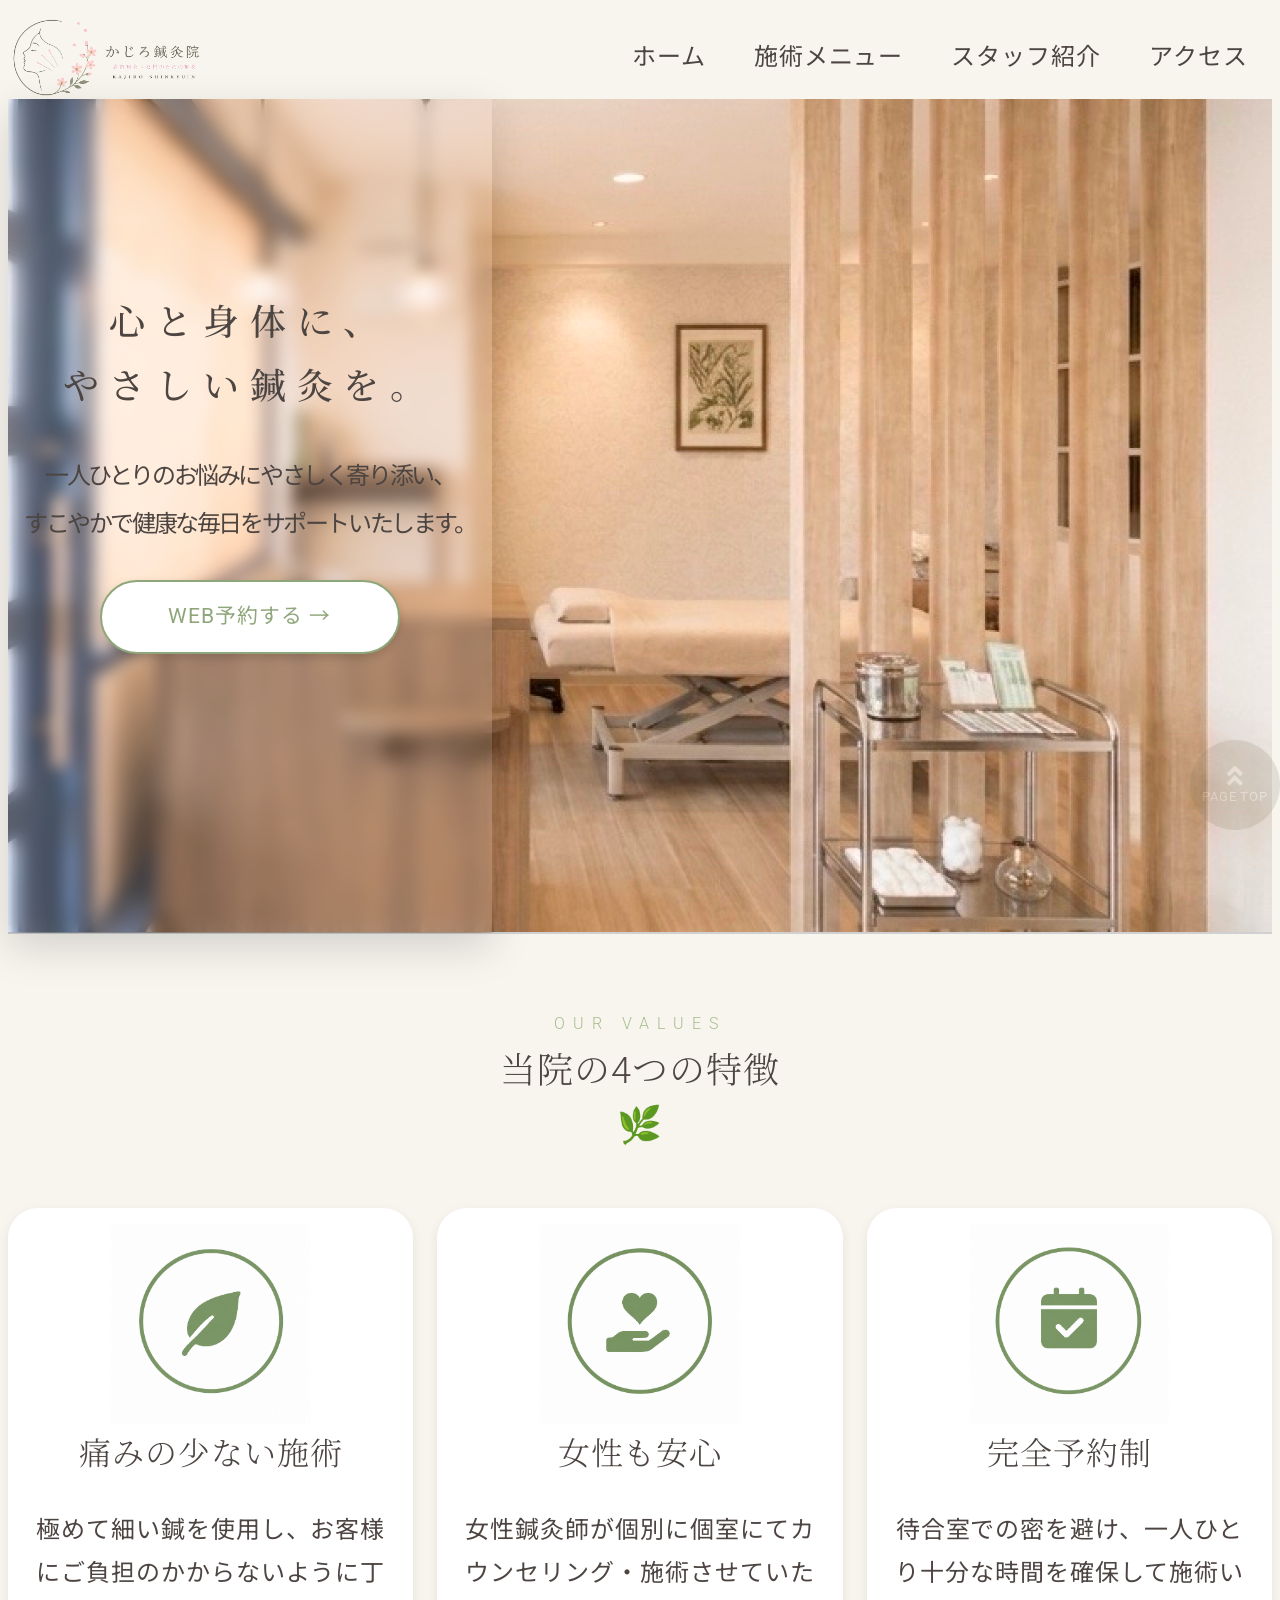
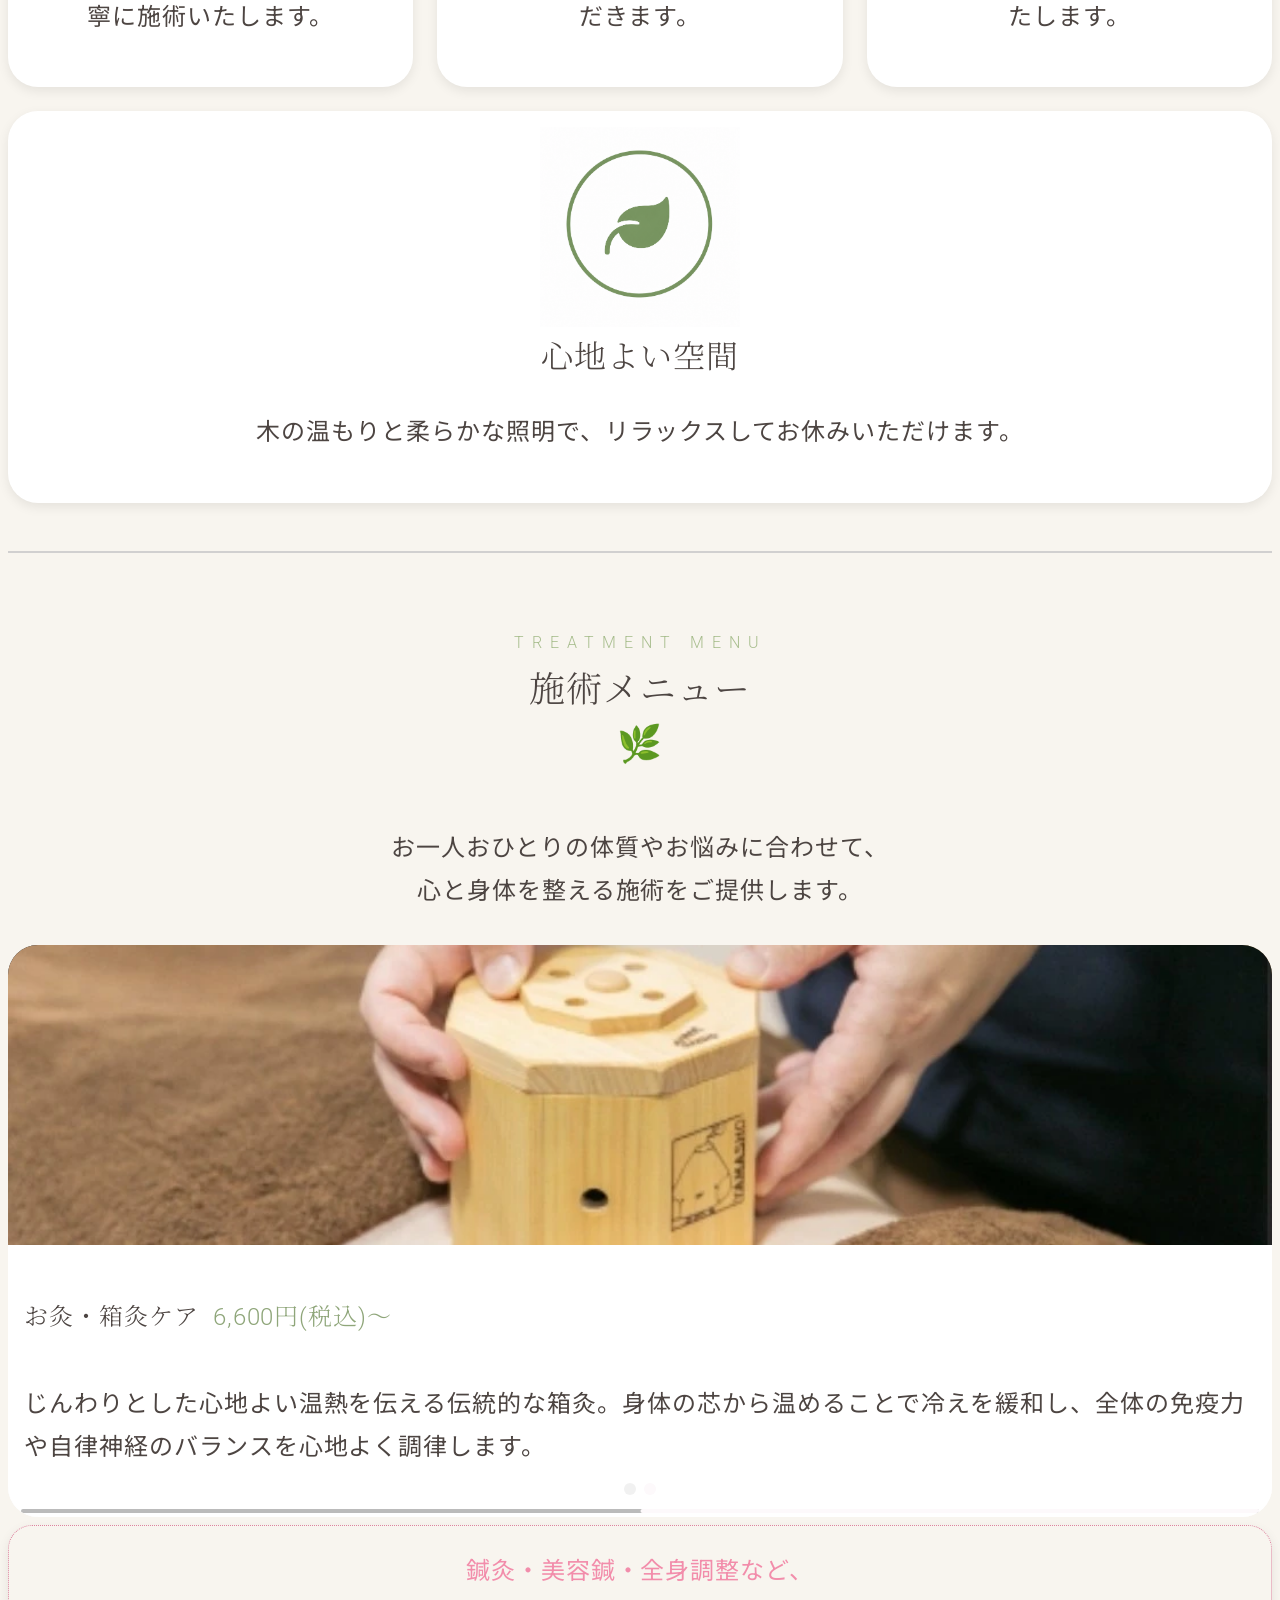
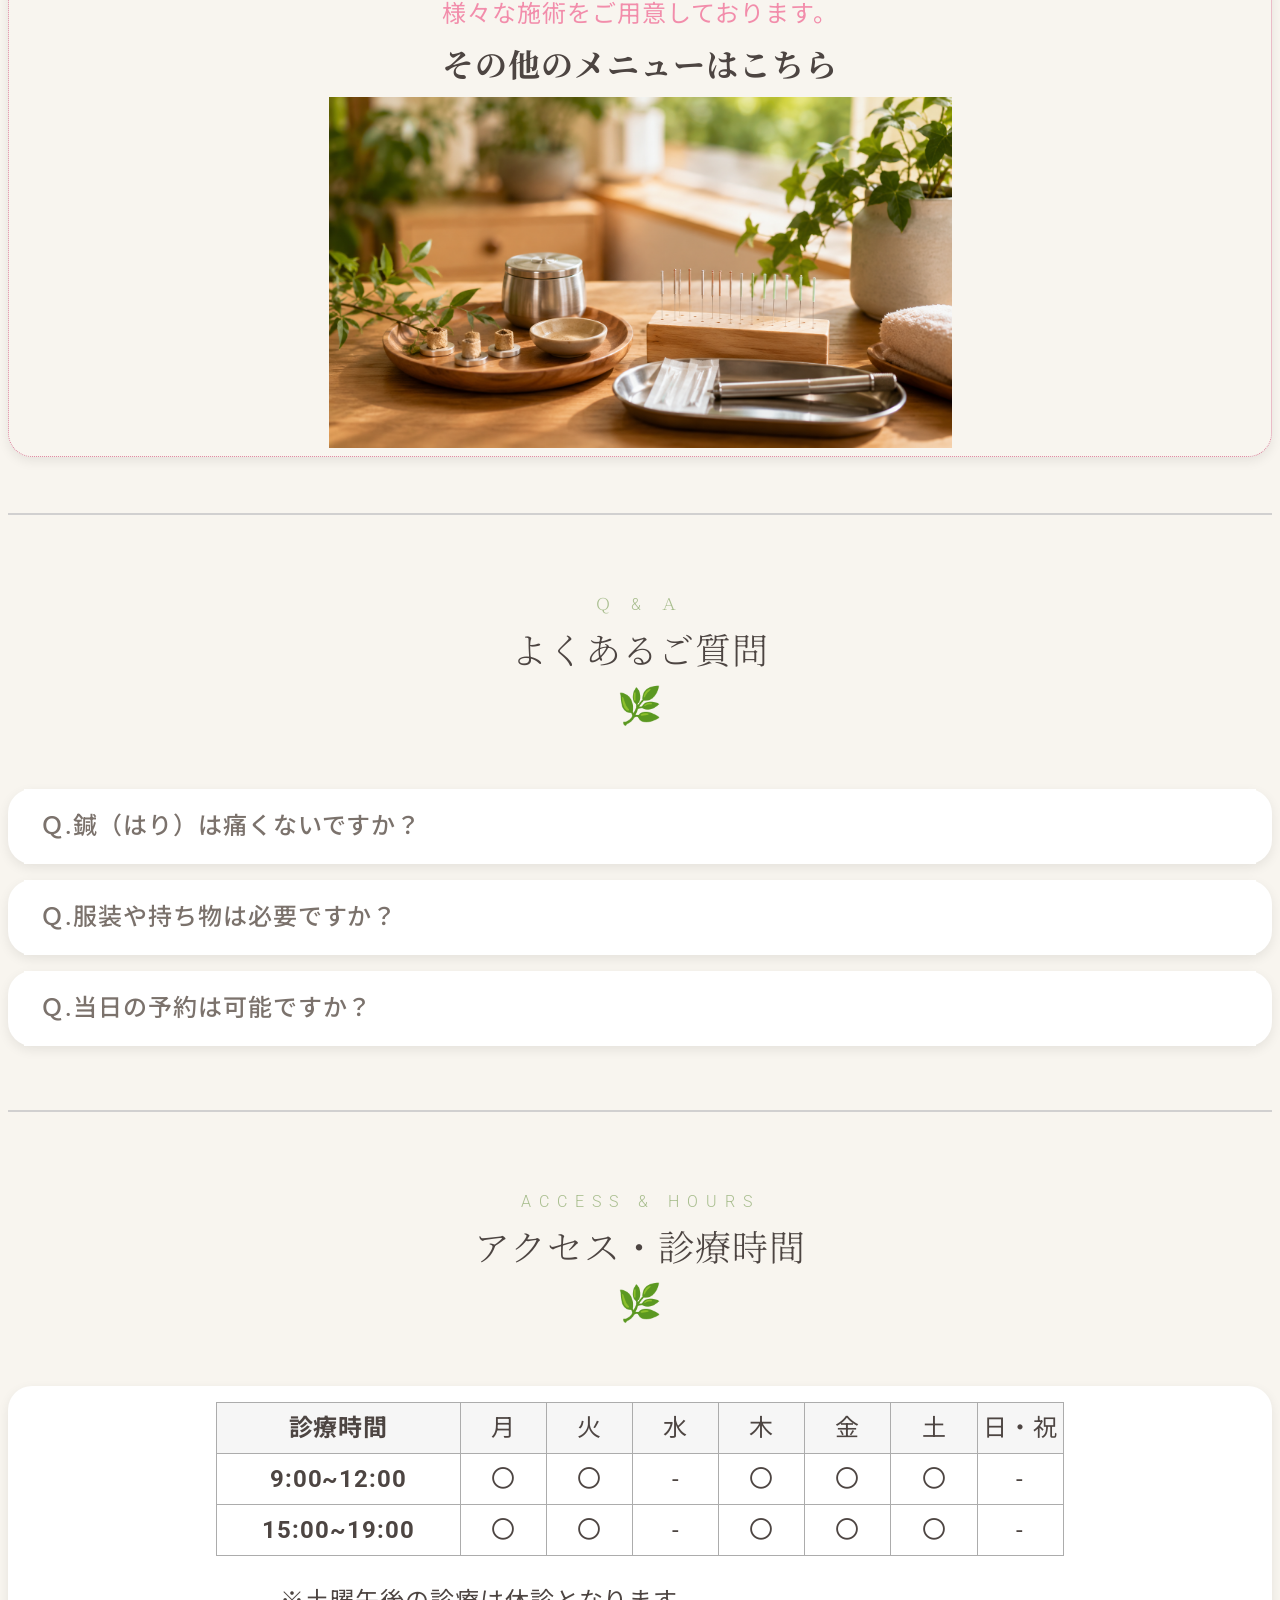
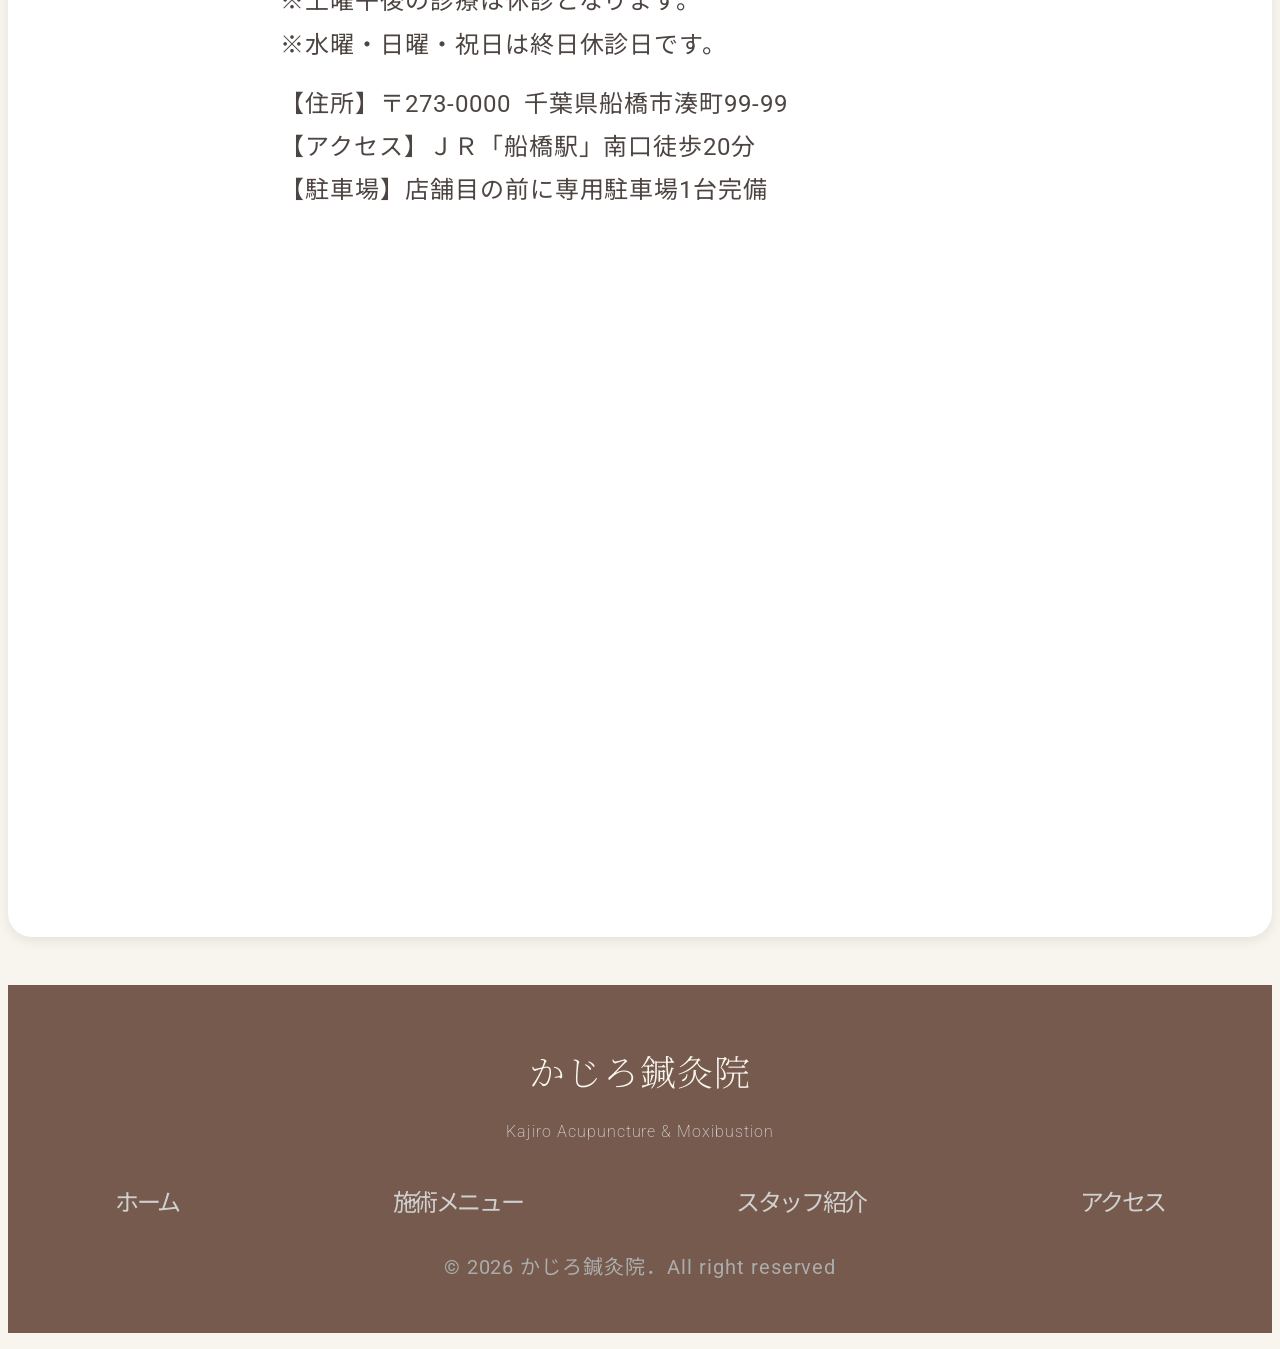
==== commit 1785c5b4: "HTMLとＣＳＳの更新" ====
--- a/index.html
+++ b/index.html
@@ -188,12 +188,8 @@
                             様々な施術をご用意しております。
                         </p>
                         <h3 class="menu-link__title">
-                            <a href="menu.html"
-                                >その他のメニューはこちら&darr;
-
-                                <img src="./images/menu-link.webp" alt="施術メニュー一覧" class="menu-link__img"
-                            /></a>
-                        </h3>
+                                <a href="./menu.html">その他のメニューはこちら</h3>
+                                <img src="./images/menu-link.webp" alt="施術メニュー一覧" class="menu-link__img"/></a>
                     </div>
                 </section>
                 <section class="question" id="question">
@@ -262,7 +258,7 @@
                                 <td class="access__cell">-</td>
                             </tr>
                         </table>
-                        <p>
+                        <p class="access__text">
                             ※土曜午後の診療は休診となります。<br />※水曜・日曜・祝日は終日休診日です。
                         </p>
                         <p class="access__text">
--- a/css/style.css
+++ b/css/style.css
@@ -104,6 +104,10 @@
     transition: 0.8s;
 }
 
+.material-symbols-outlined {
+    font-size: 2rem;
+}
+
 /* 見出し（座布団）共通設定 */
 :where(h1, h2, h3) {
     font-family: var(--font-heading);
@@ -335,6 +339,7 @@
 .main-visual__text {
     text-align: center;
     line-height: 2;
+    letter-spacing: -0.1em; /* 文字間隔を狭く設定 */
 }
 
 @media screen and (width >=1024px) {
@@ -374,18 +379,6 @@
     }
 }
 
-@keyframes fadeUp {
-    from {
-        opacity: 0;
-        transform: translateY(20px);
-    }
-
-    to {
-        opacity: 1;
-        transform: translateY(0);
-    }
-}
-
 .section-title {
     text-align: center;
     line-height: 1.5;
@@ -507,17 +500,24 @@
 }
 .menu-link__img {
     width: 50%;
-    object-fit: cover;
     margin: 0 auto;
+    padding-bottom: 0.5rem;
 }
 .menu-link__text {
     text-align: center;
     color: #f28dab;
 }
 .menu-link__title {
+    text-align: center;
     font-weight: bold;
-    margin: 0.5rem 0;
+    margin: 0;
     padding: 0.5rem 0;
+    &:hover {
+        color: var(--accent-color);
+        &::before {
+            transform: translateX(10%);
+        }
+    }
 }
 
 /* アコーディオン */
@@ -538,7 +538,7 @@
     list-style: none;
     /* ▶を非表示 */
     position: relative;
-    padding: 1rem 2rem;
+    padding: 1rem;
     cursor: pointer;
     list-style: none;
     font-weight: 500;
@@ -547,7 +547,7 @@
     transition: 0.3s;
 }
 .details_content {
-    padding: 1rem 2rem;
+    padding: 1rem;
 }
 
 .access__container {
@@ -589,10 +589,17 @@
 
 .access__text {
     margin: 1rem 0;
+    @media screen and (width>=1024px) {
+        padding-left: 16rem;
+    }
 }
 
 .access__map {
     width: 100%;
+    max-width: 800px;
+    max-height: 450px;
+    aspect-ratio: 16 / 9;
+    margin: 0 auto;
     position: relative;
     padding-top: 56.25%;
 }
@@ -623,20 +630,17 @@
 }
 
 .footer-nav {
-    width: 80%;
-    margin-inline: auto;
+    width: 100%;
 }
 
 .footer-nav__list {
     display: flex;
     padding: 0;
-    margin: 2rem;
-    text-align: center;
 }
 .footer-nav__item {
+    letter-spacing: -0.1em; /* 文字間隔を狭く設定 */
+    margin-inline: auto;
     padding: 0;
-    margin: 0;
-    margin-inline: auto;
 }
 
 .footer-nav__link {
@@ -647,6 +651,7 @@
     /* smallタグはインライン要素 */
     display: block;
     text-align: center;
+    margin: 0 auto;
     color: #acacac;
     padding-bottom: 3rem;
 }
@@ -672,6 +677,16 @@
     }
     .page-title__text {
         margin-top: 1rem;
+        letter-spacing: -0.1em; /* 文字間隔を狭く設定 */
+    }
+}
+
+.menu-card__container {
+    @media screen and (width>=1024px) {
+        display: grid;
+        grid-template-columns: 1fr 1fr;
+        grid-template-rows: 1fr;
+        gap: 1rem;
     }
 }
 
@@ -686,6 +701,7 @@
         transform: translateY(-6px);
         box-shadow: 0 18px 40px rgba(0, 0, 0, 0.1);
     }
+
     .menu-card__image {
         width: 100%;
         aspect-ratio: 16/9;
@@ -819,6 +835,7 @@
         align-items: center;
         gap: 0.5rem;
         border-left: 1px solid #eee;
+        letter-spacing: -0.1em; /* 文字間隔を狭く設定 */
         margin-bottom: 1rem;
         p {
             text-align: center;
@@ -826,14 +843,14 @@
     }
 }
 .contact-card__button {
-    display: inline-flex;
+    display: flex;
     align-items: center;
     justify-content: center;
+    margin: 0 auto;
     gap: 10px;
     width: 100%;
     max-width: 360px;
     height: 60px;
-    margin-inline: auto;
     border-radius: 999px;
     background: var(--main-color);
     color: #fff;
@@ -853,60 +870,24 @@
     :hover::after {
         transform: translateX(6px);
     }
+    @media screen and (width >=768px) {
+        max-width: 400px;
+    }
+    @media screen and (width>=1024px) {
+        padding: 0.5rem;
+    }
 }
 
 /* ===========================================
    COMMON
 =========================================== */
-
+.features__card,
 .menu-card,
 .contact-card {
     animation: fadeUp 0.8s ease both;
 }
 
 /* ===========================================
-   HOVER
-=========================================== */
-
-.menu-card__tag {
-    transition: 0.3s;
-}
-
-.menu-card__tag:hover {
-    background: var(--main-color);
-
-    color: #fff;
-}
-
-/* ===========================================
-   IMAGE
-=========================================== */
-
-.menu-card__img {
-    display: block;
-
-    width: 100%;
-
-    height: auto;
-}
-
-/* ===========================================
-   SPACING
-=========================================== */
-
-.menu-card:last-of-type {
-    margin-bottom: 0;
-}
-
-.price-box {
-    margin-top: 30px;
-}
-
-.menu-card__body > * + * {
-    margin-top: 18px;
-}
-
-/* ===========================================
    ANIMATION
 =========================================== */
 
@@ -923,34 +904,6 @@
         transform: translateY(0);
     }
 }
-
-/* ===========================================
-   BUTTON ACTIVE
-=========================================== */
-
-.contact-card__button:active {
-    transform: scale(0.98);
-}
-
-/* ===========================================
-   ACCESSIBILITY
-=========================================== */
-
-.contact-card__button:focus-visible {
-    outline: 3px solid #88a86b;
-
-    outline-offset: 4px;
-}
-
-.menu-card__tag:focus-visible {
-    outline: 2px solid var(--main-color);
-
-    outline-offset: 2px;
-}
-あと1つで完成です！
-
-
-
 
 /* パンくずリストについて */
 .breadcrumb__link {
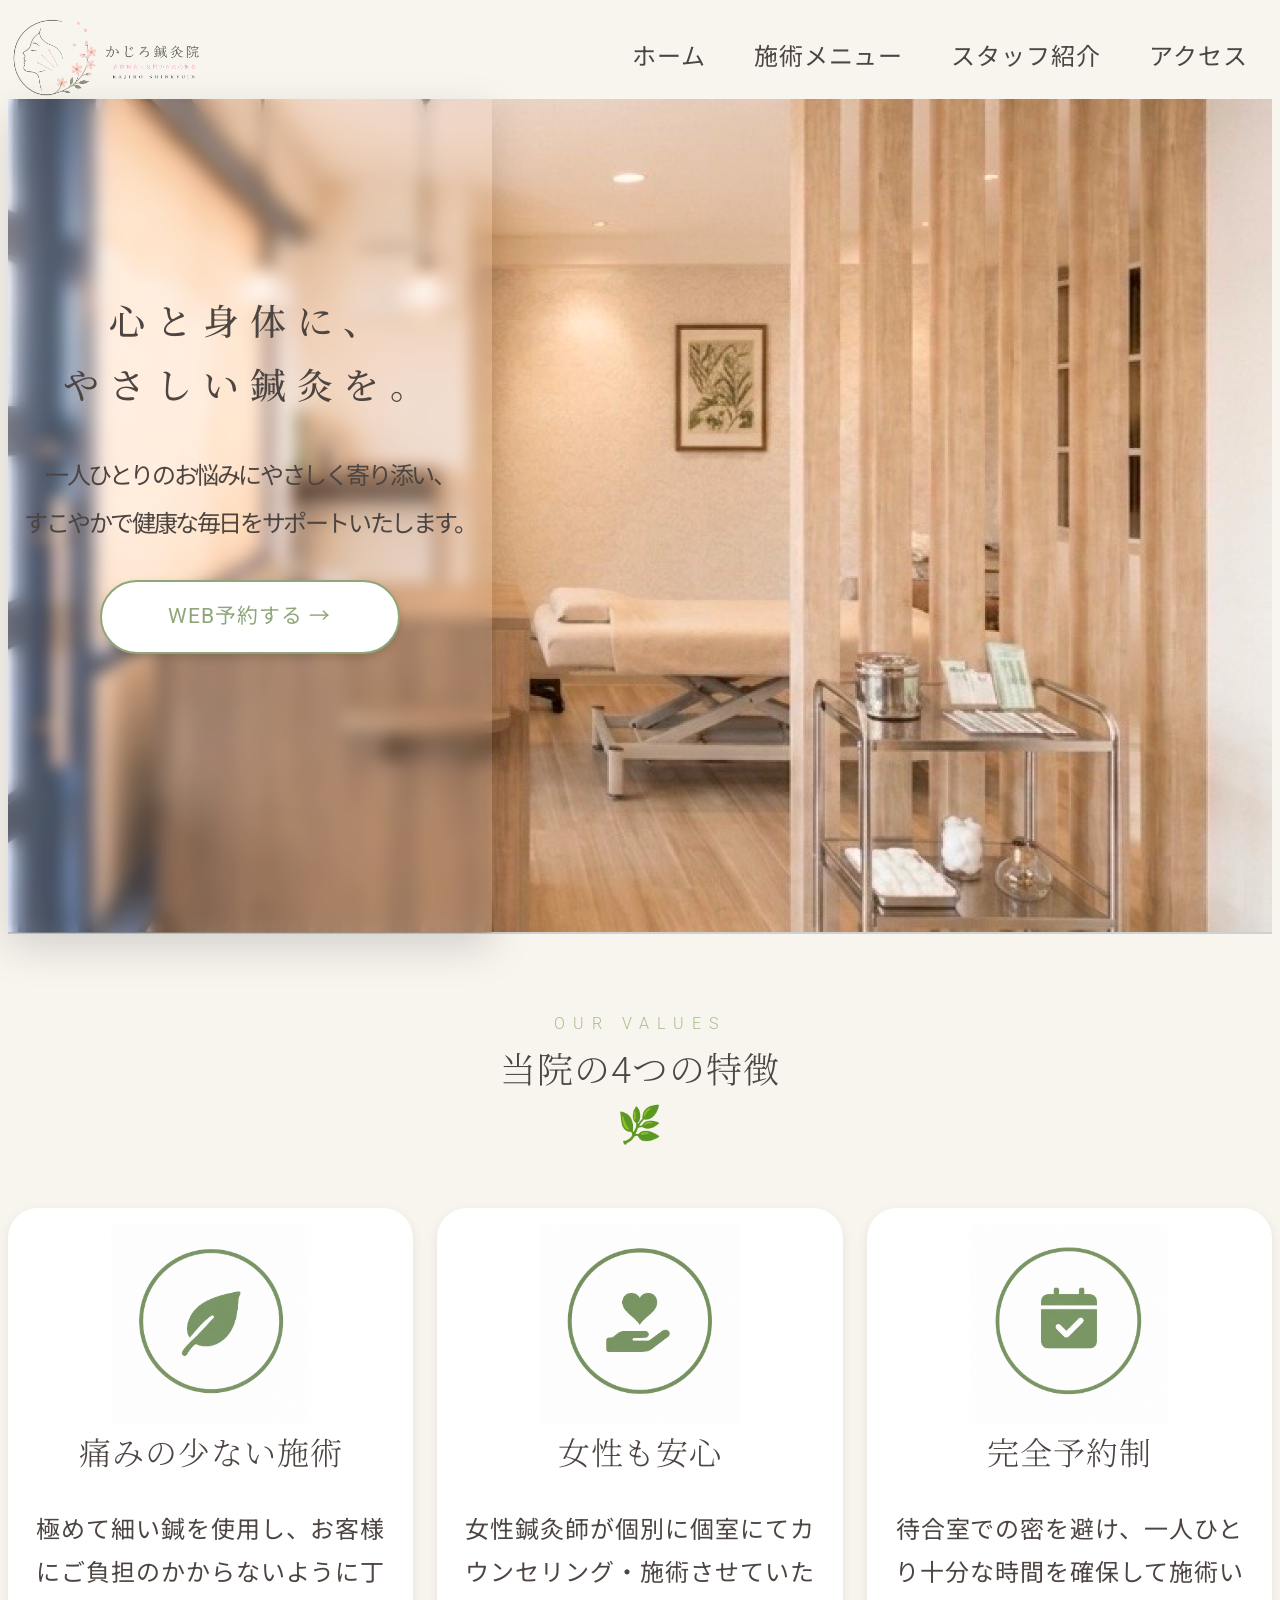
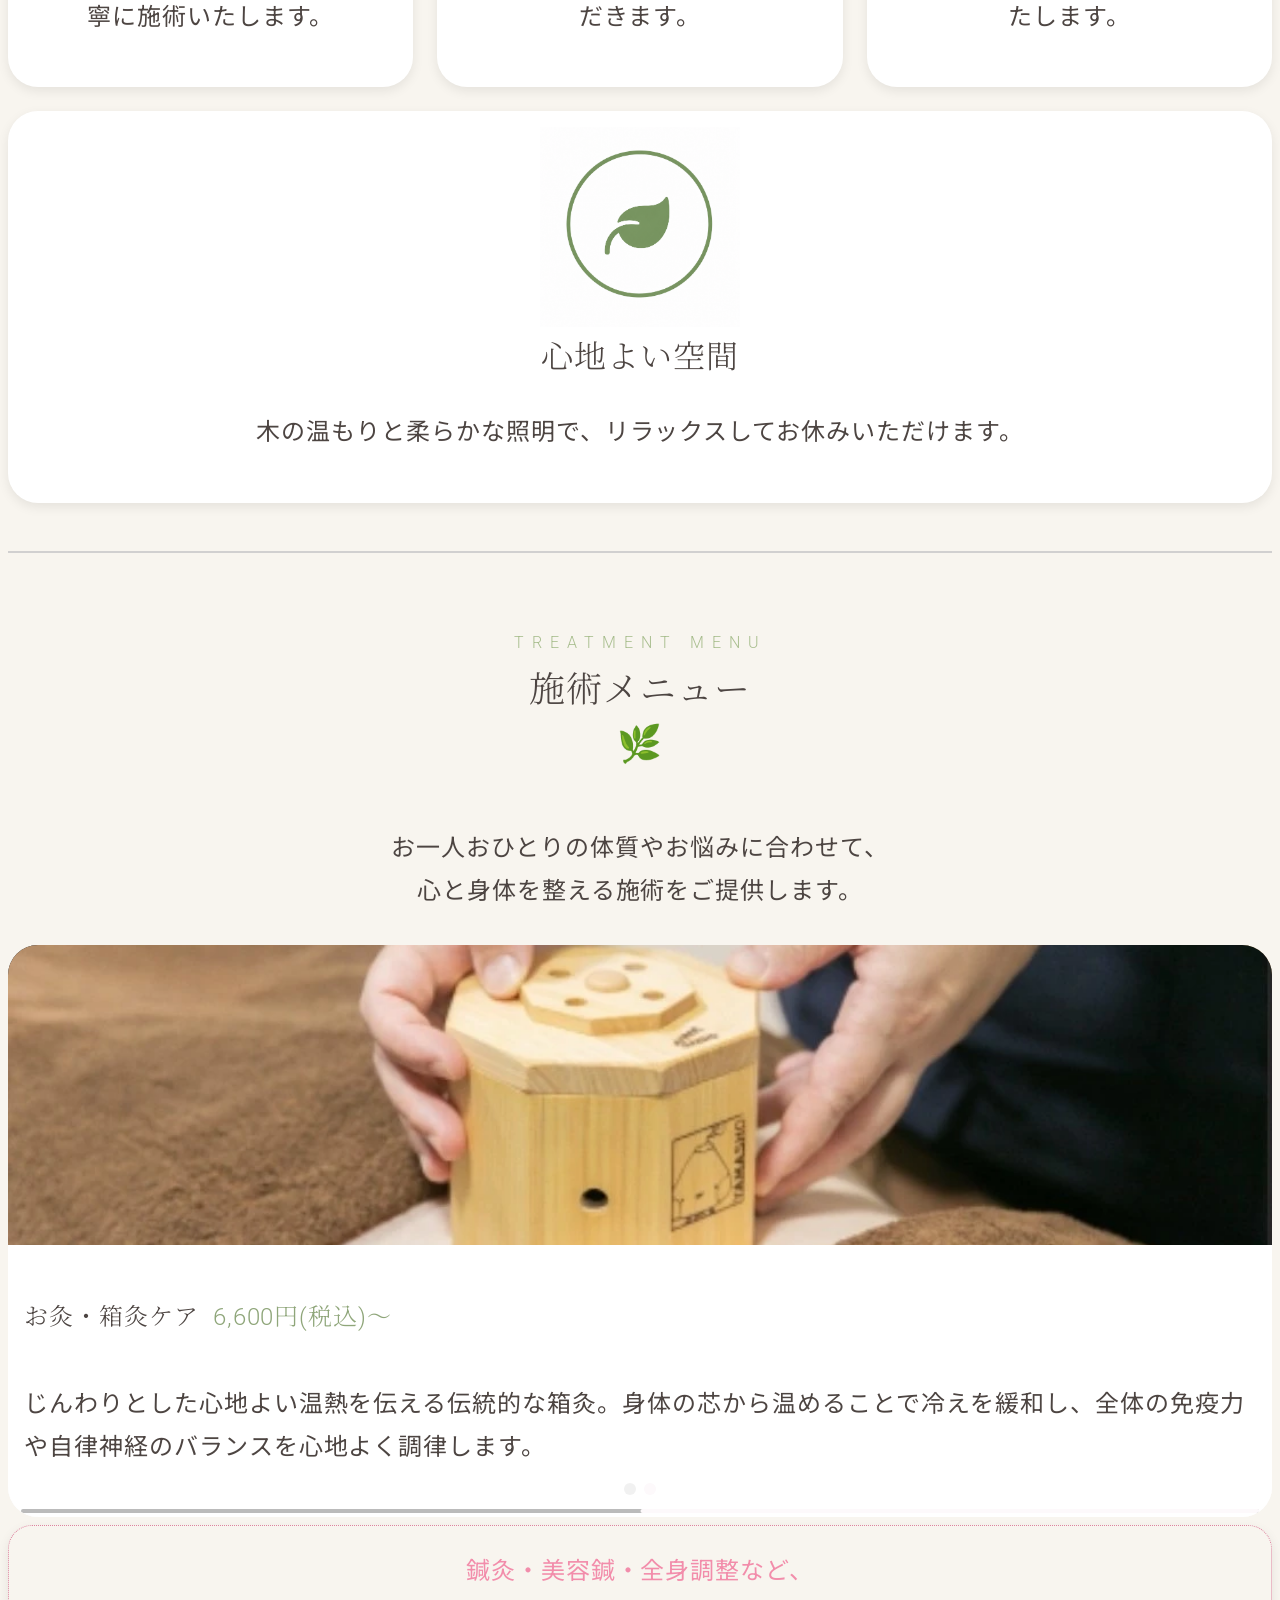
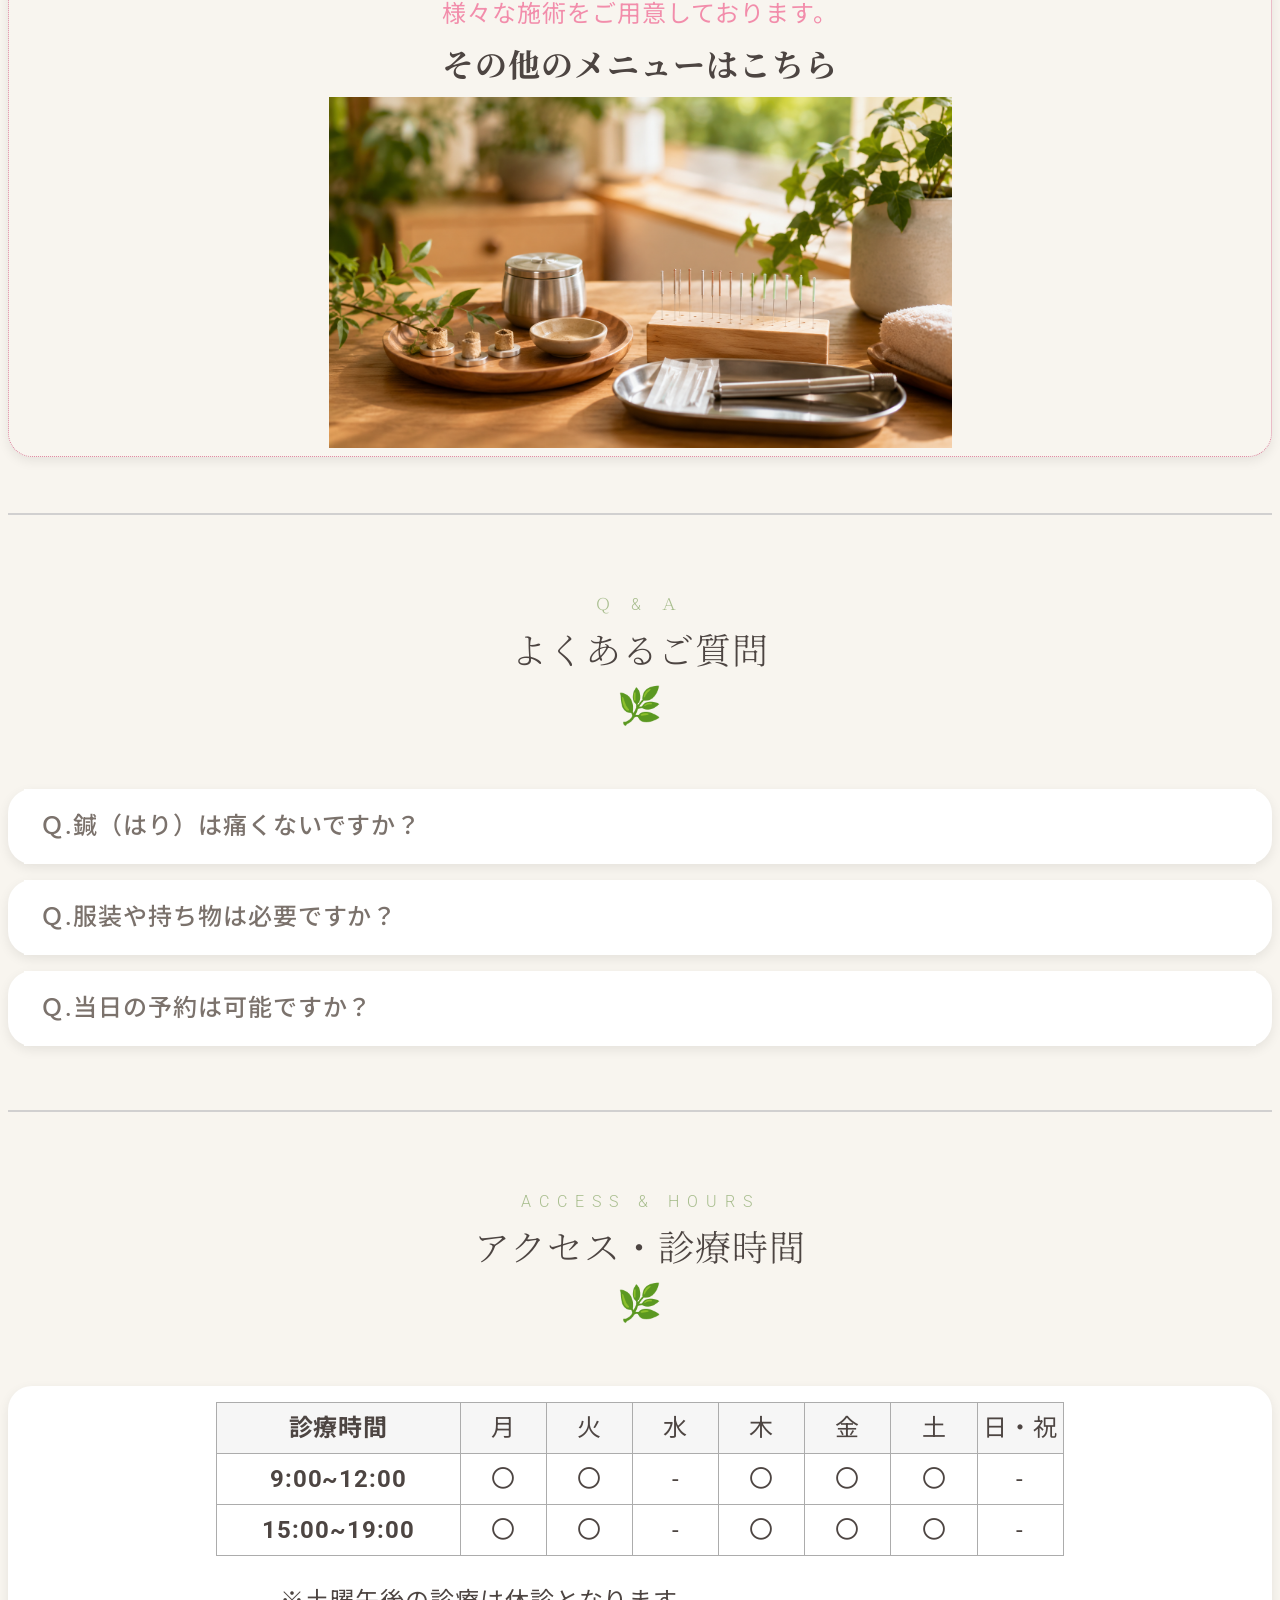
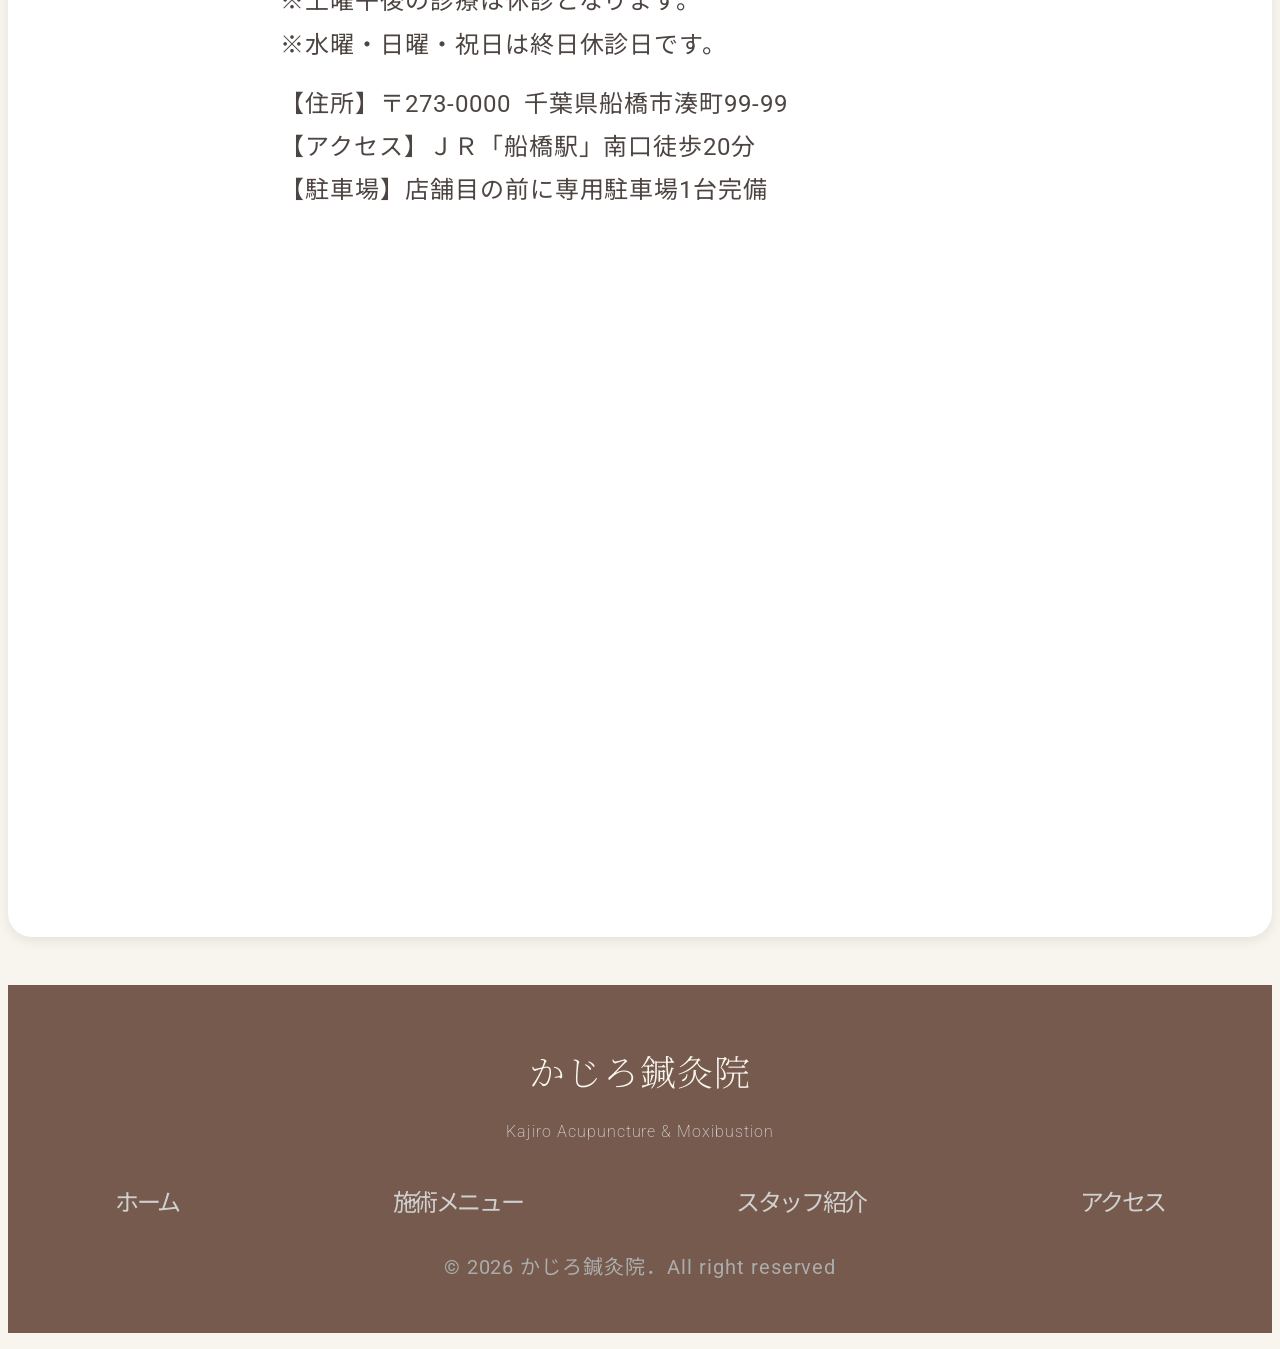
==== commit 6da53929: "html編集" ====
--- a/index.html
+++ b/index.html
@@ -73,7 +73,7 @@
                                 <a href="./menu.html" class="header-nav__link">施術メニュー</a>
                             </li>
                             <li class="header-nav__item">
-                                <a href="#staff" class="header-nav__link">スタッフ紹介</a>
+                                <a href="./staff.html" class="header-nav__link">スタッフ紹介</a>
                             </li>
                             <li class="header-nav__item">
                                 <a href="#access" class="header-nav__link">アクセス</a>
@@ -98,7 +98,7 @@
                         <p class="main-visual__text">
                             一人ひとりのお悩みにやさしく寄り添い、<br />すこやかで健康な毎日をサポートいたします。
                         </p>
-                        <a href="#" class="main-visual__button"> WEB予約する&nbsp;&rarr;</a>
+                        <a href="./contact.html" class="main-visual__button"> WEB予約する&nbsp;&rarr;</a>
                     </div>
                 </section>
                 <section class="features" id="features">
@@ -294,7 +294,7 @@
                             <a href="./menu.html" class="footer-nav__link">施術メニュー</a>
                         </li>
                         <li class="footer-nav__item">
-                            <a href="#staff" class="footer-nav__link">スタッフ紹介</a>
+                            <a href="./staff.html" class="footer-nav__link">スタッフ紹介</a>
                         </li>
                         <li class="footer-nav__item">
                             <a href="#access" class="footer-nav__link">アクセス</a>
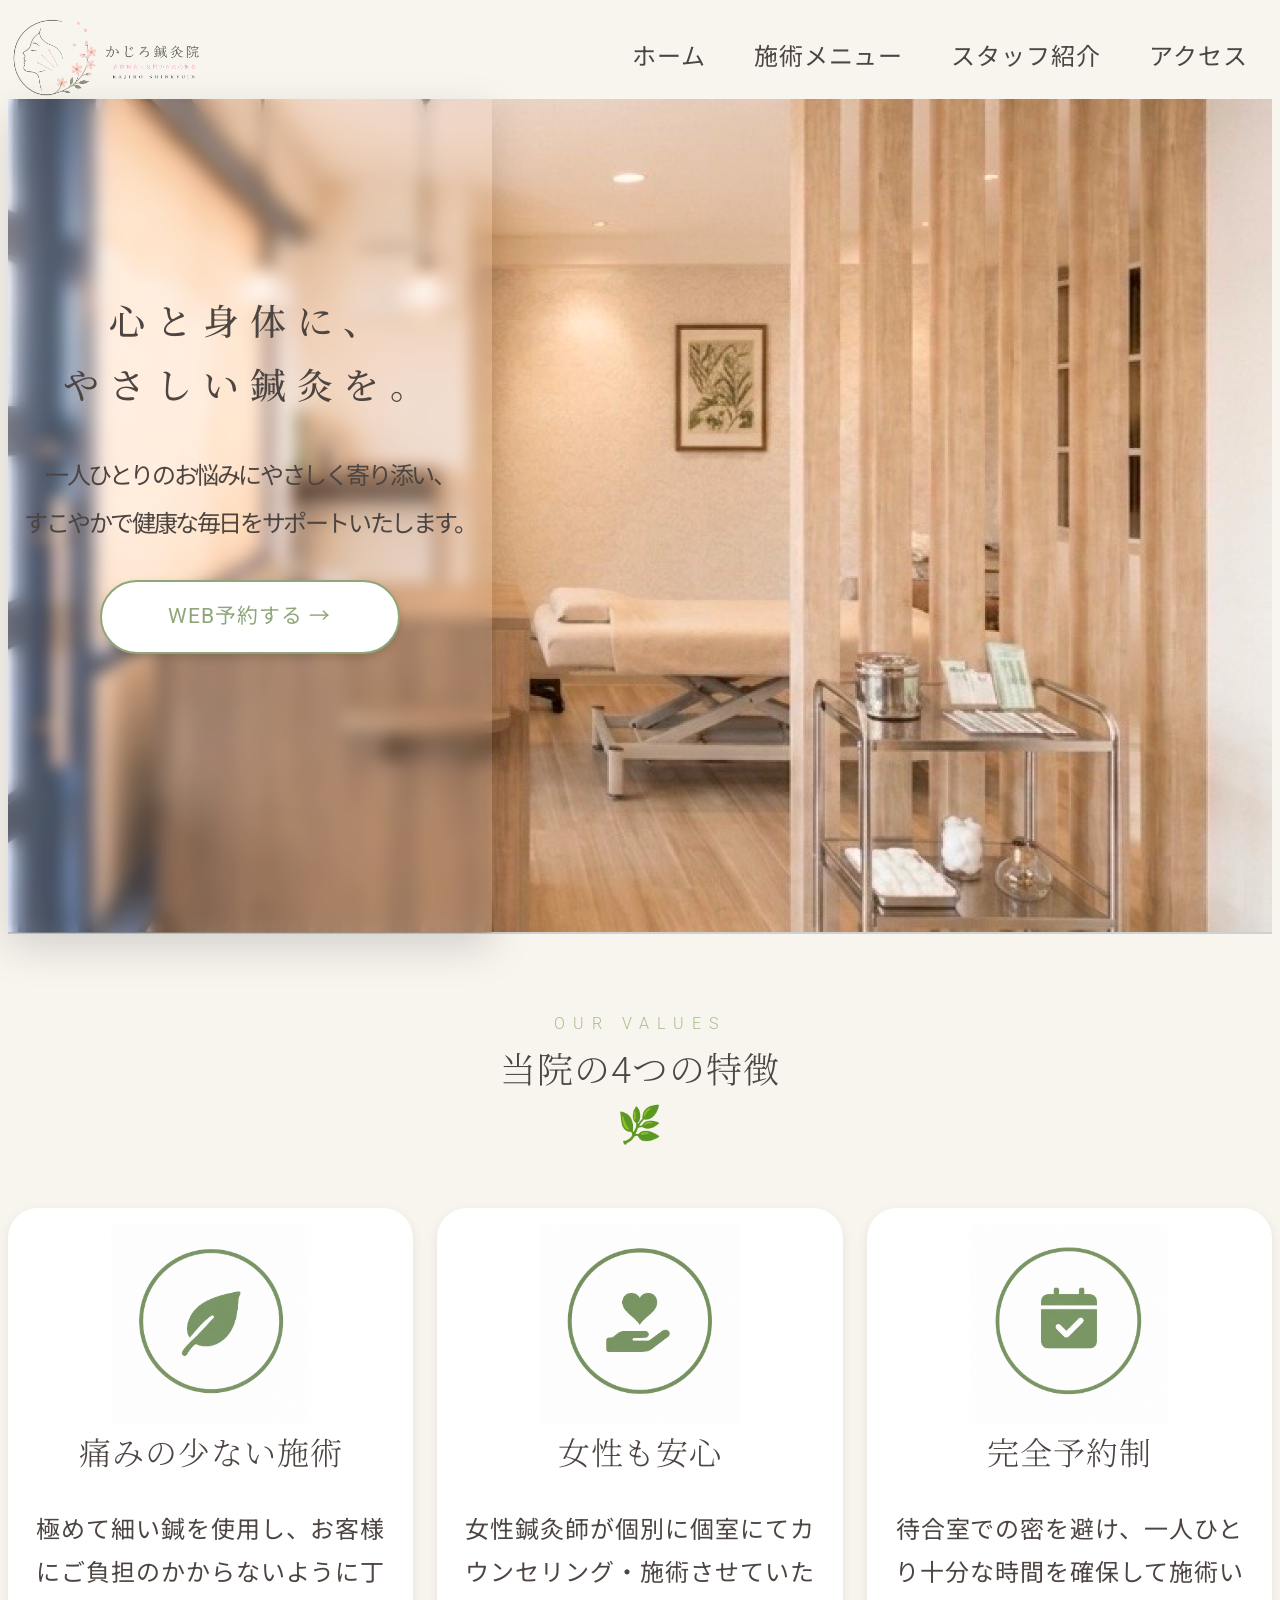
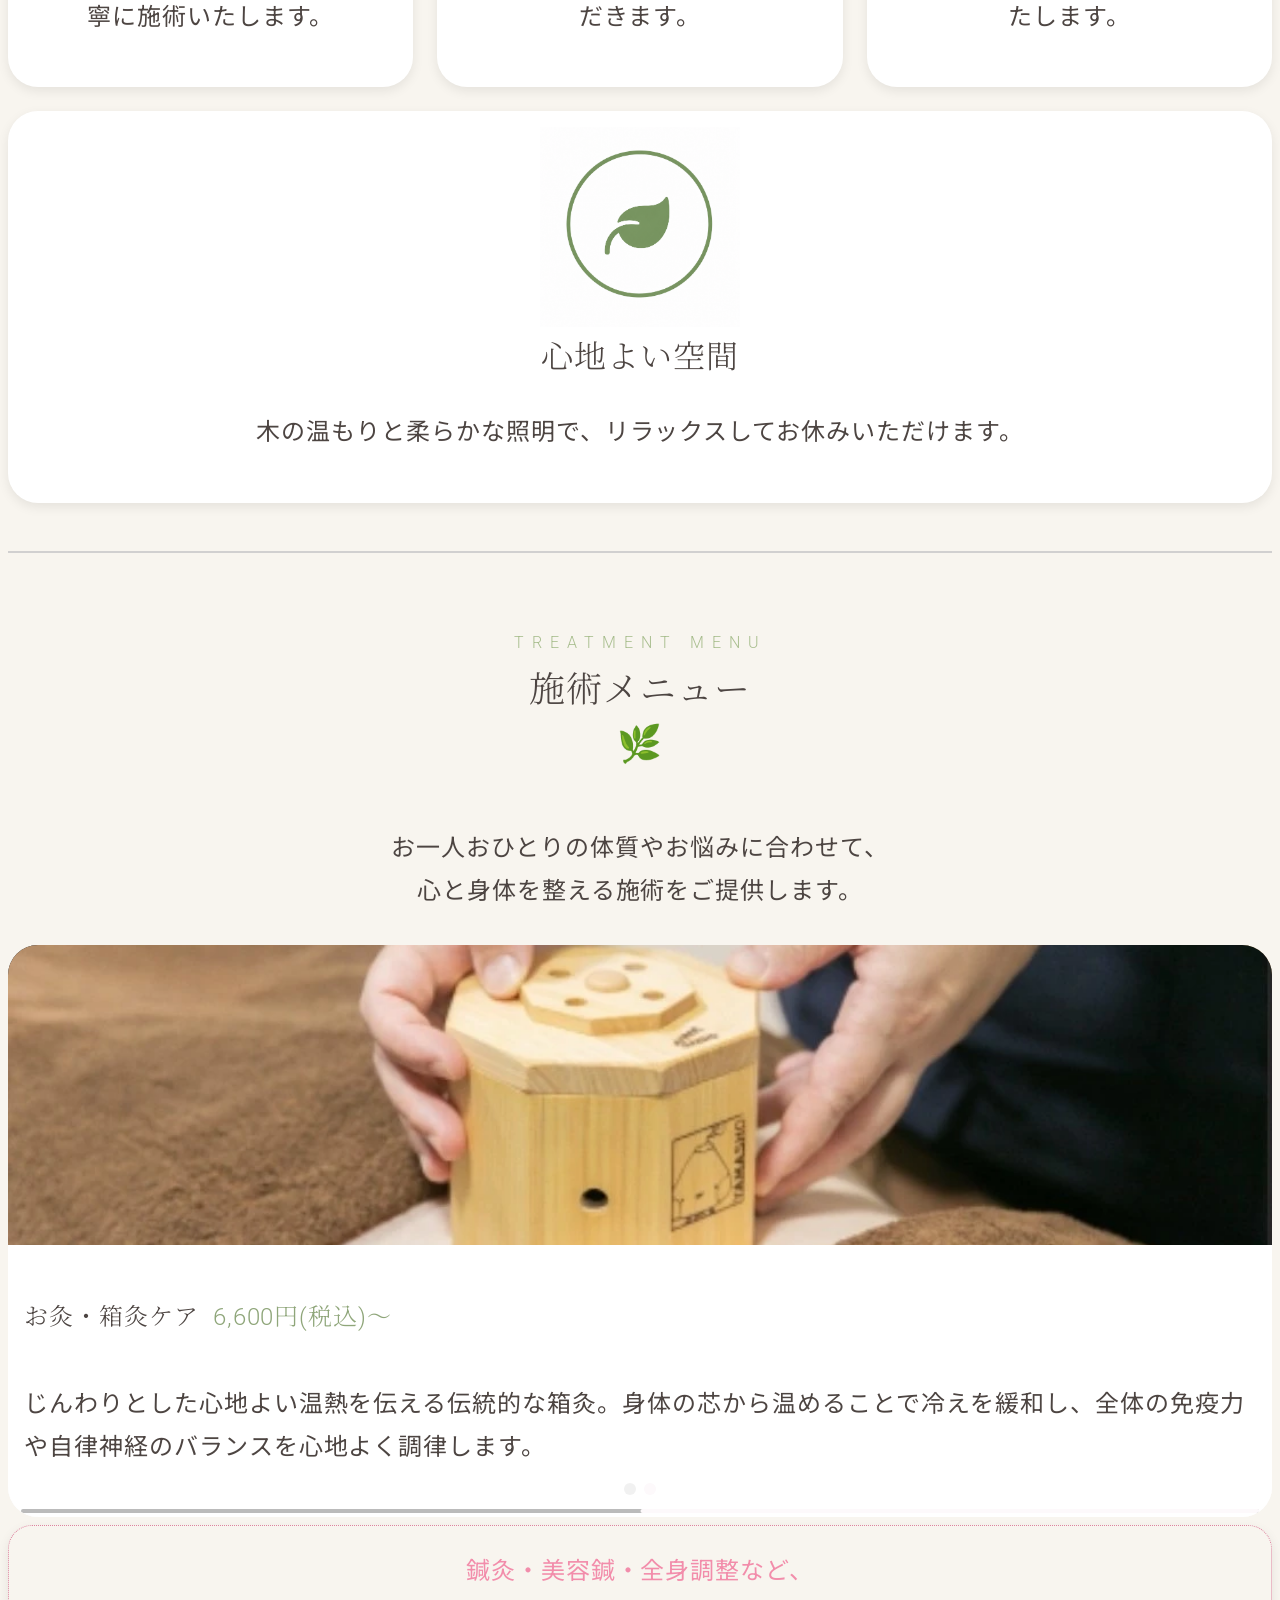
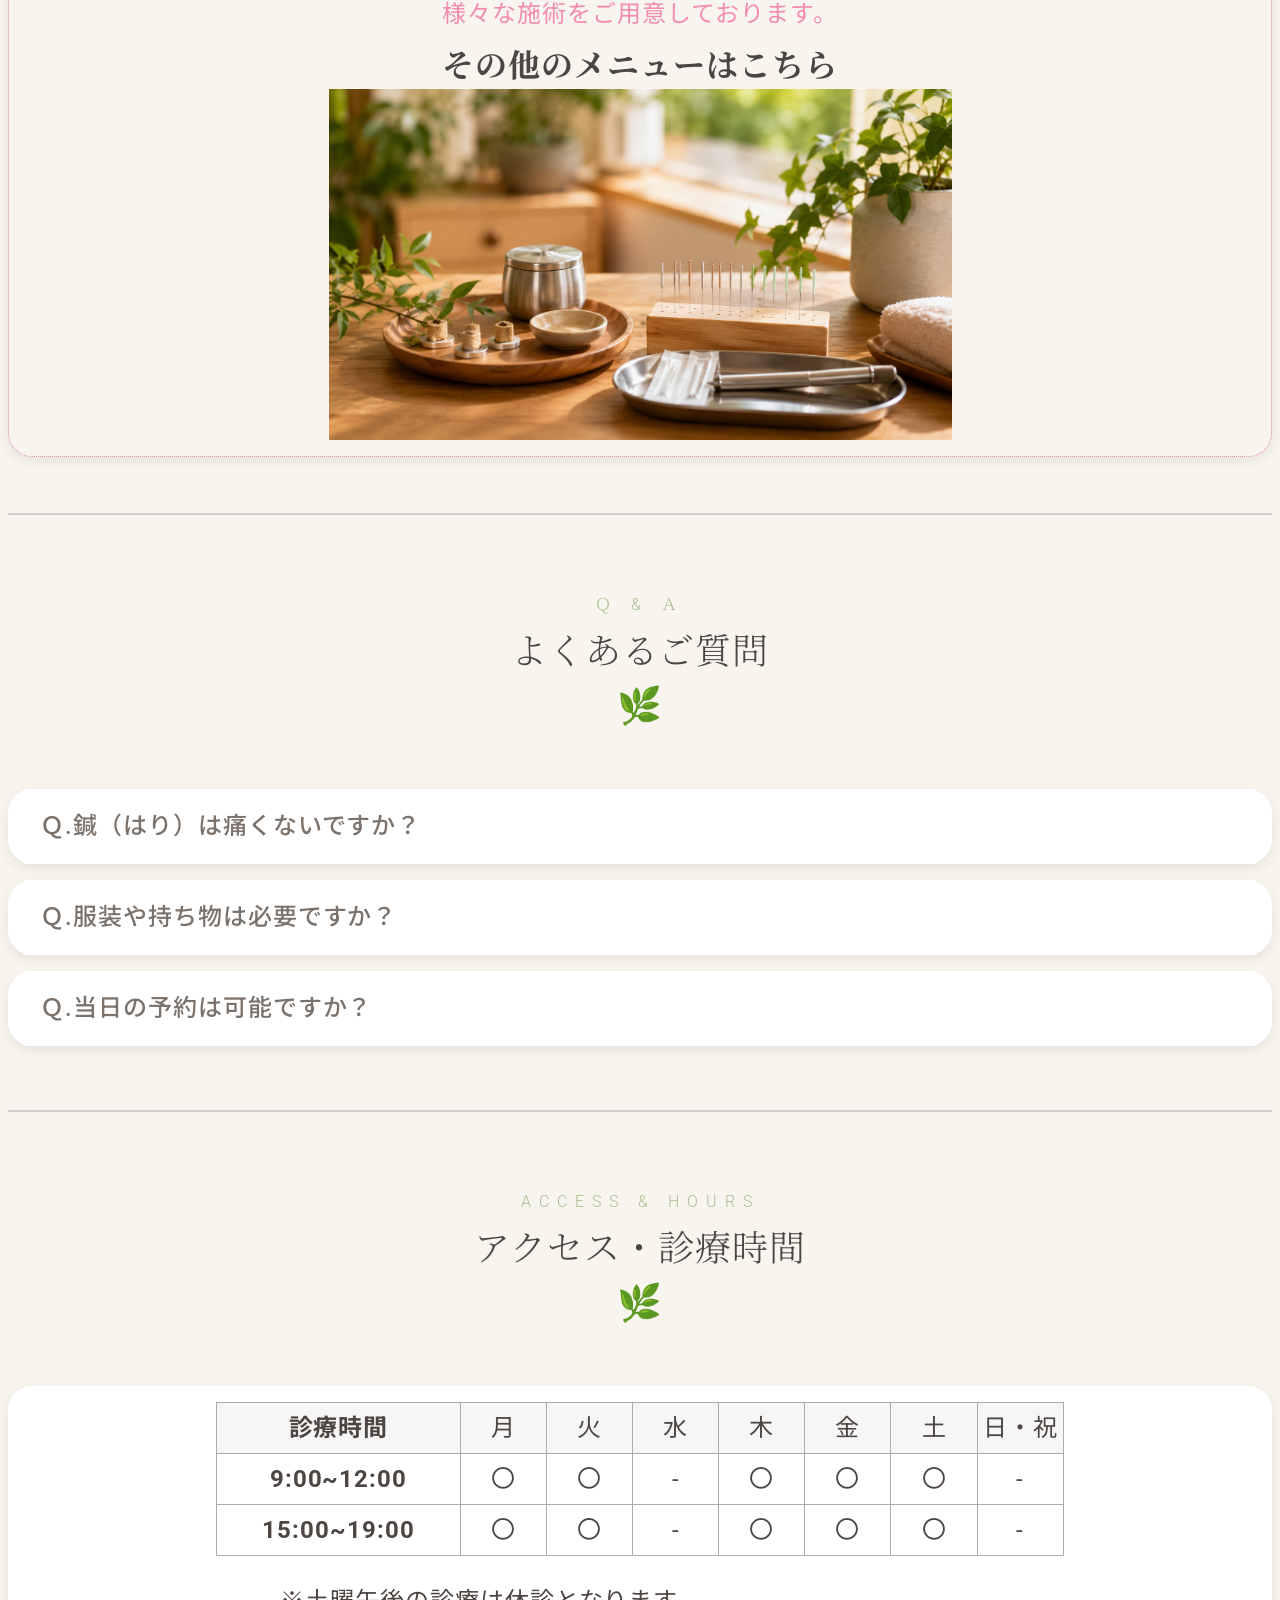
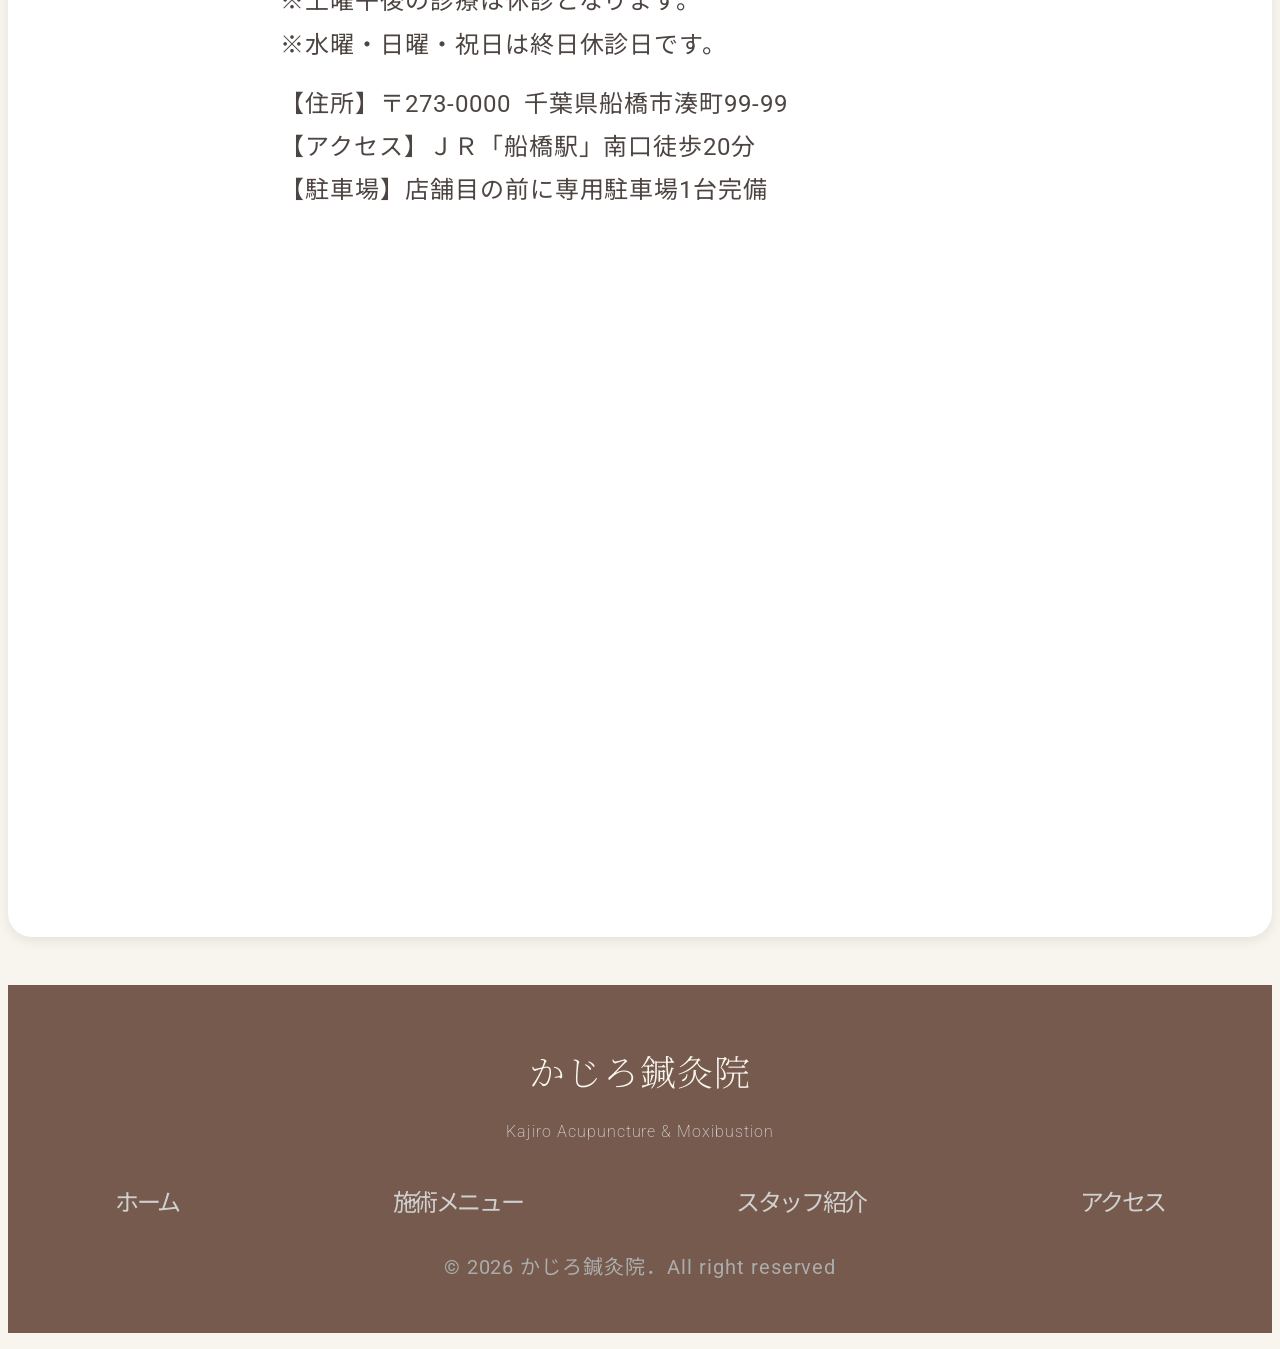
==== commit 08298735: "最終提出" ====
--- a/index.html
+++ b/index.html
@@ -98,7 +98,9 @@
                         <p class="main-visual__text">
                             一人ひとりのお悩みにやさしく寄り添い、<br />すこやかで健康な毎日をサポートいたします。
                         </p>
-                        <a href="./contact.html" class="main-visual__button"> WEB予約する&nbsp;&rarr;</a>
+                        <a href="./contact.html" class="main-visual__button">
+                            WEB予約する&nbsp;&rarr;</a
+                        >
                     </div>
                 </section>
                 <section class="features" id="features">
@@ -184,12 +186,18 @@
                     </div>
                     <div class="menu-link">
                         <p class="menu-link__text">
-                            鍼灸・美容鍼・全身調整など、<br/>
+                            鍼灸・美容鍼・全身調整など、<br />
                             様々な施術をご用意しております。
                         </p>
                         <h3 class="menu-link__title">
-                                <a href="./menu.html">その他のメニューはこちら</h3>
-                                <img src="./images/menu-link.webp" alt="施術メニュー一覧" class="menu-link__img"/></a>
+                            <a href="./menu.html"
+                                >その他のメニューはこちら
+                                <img
+                                    src="./images/menu-link.webp"
+                                    alt="施術メニュー一覧"
+                                    class="menu-link__img"
+                            /></a>
+                        </h3>
                     </div>
                 </section>
                 <section class="question" id="question">
--- a/css/style.css
+++ b/css/style.css
@@ -194,7 +194,8 @@
 .main-visual {
     padding-bottom: 0;
 }
-.access {
+.access,
+.feature {
     border-bottom: none;
     padding: 0;
 }
@@ -905,6 +906,76 @@
     }
 }
 
+/* スタッフページ */
+.staff-card {
+    text-align: center;
+    background: #fff;
+    border-radius: 24px;
+    overflow: hidden;
+    box-shadow: 0 10px 30px rgba(0, 0, 0, 0.06);
+    margin-bottom: 3rem;
+    padding-bottom: 0;
+    transition: 0.4s;
+    &:hover {
+        transform: translateY(-6px);
+        box-shadow: 0 18px 40px rgba(0, 0, 0, 0.1);
+    }
+    .staff-card__image {
+        margin-inline: auto;
+    }
+    .staff-card__img {
+        max-width: 300px;
+        background-color: rgb(245, 229, 193);
+        border-radius: 24px;
+        margin: 0.5rem auto;
+    }
+    @media screen and (width>=768px) {
+        display: flex;
+    }
+}
+.staff-card__body {
+    @media screen and (width>=768px) {
+        width: 50%;
+        line-height: 1;
+        padding-top: 1rem;
+    }
+    .staff-card__job {
+        color: var(--accent-color);
+        font-size: 1.5rem;
+    }
+}
+.staff-card__profile {
+    display: flex;
+    flex-direction: column;
+    gap: 1rem;
+    padding: 0;
+    .staff-card__item {
+        list-style: none;
+        align-items: center;
+        gap: 12px;
+        line-height: 1.8;
+    }
+}
+.message {
+    background: #fff;
+    border-radius: 24px;
+    padding: 2rem 1.5rem;
+    box-shadow: 0 10px 30px rgba(0, 0, 0, 0.05);
+    margin-bottom: 48px;
+    transition: 0.4s;
+    &:hover {
+        transform: translateY(-6px);
+        box-shadow: 0 18px 40px rgba(0, 0, 0, 0.1);
+    }
+
+    .message__title {
+        text-align: center;
+        font-size: 1.5rem;
+        font-family: "Noto Serif JP", serif;
+        margin-bottom: 28px;
+    }
+}
+
 /* パンくずリストについて */
 .breadcrumb__link {
     display: inline;
